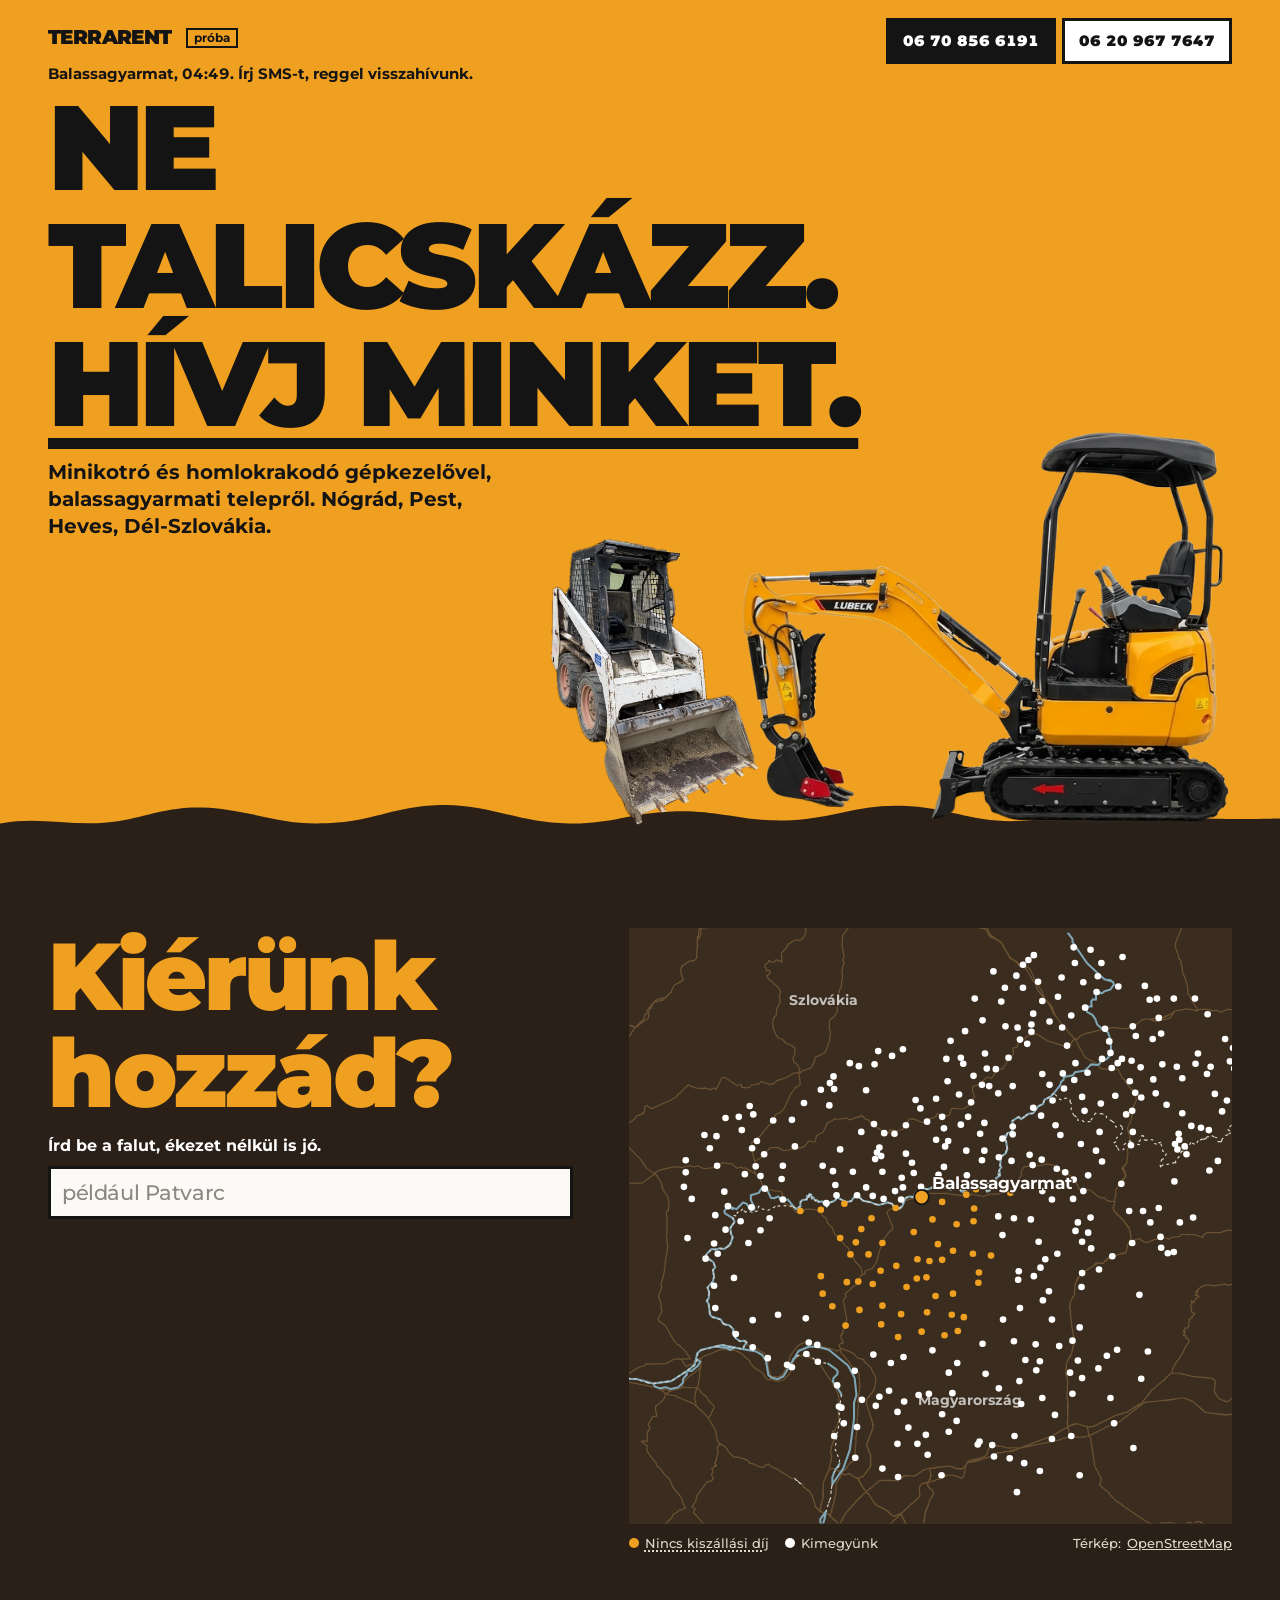
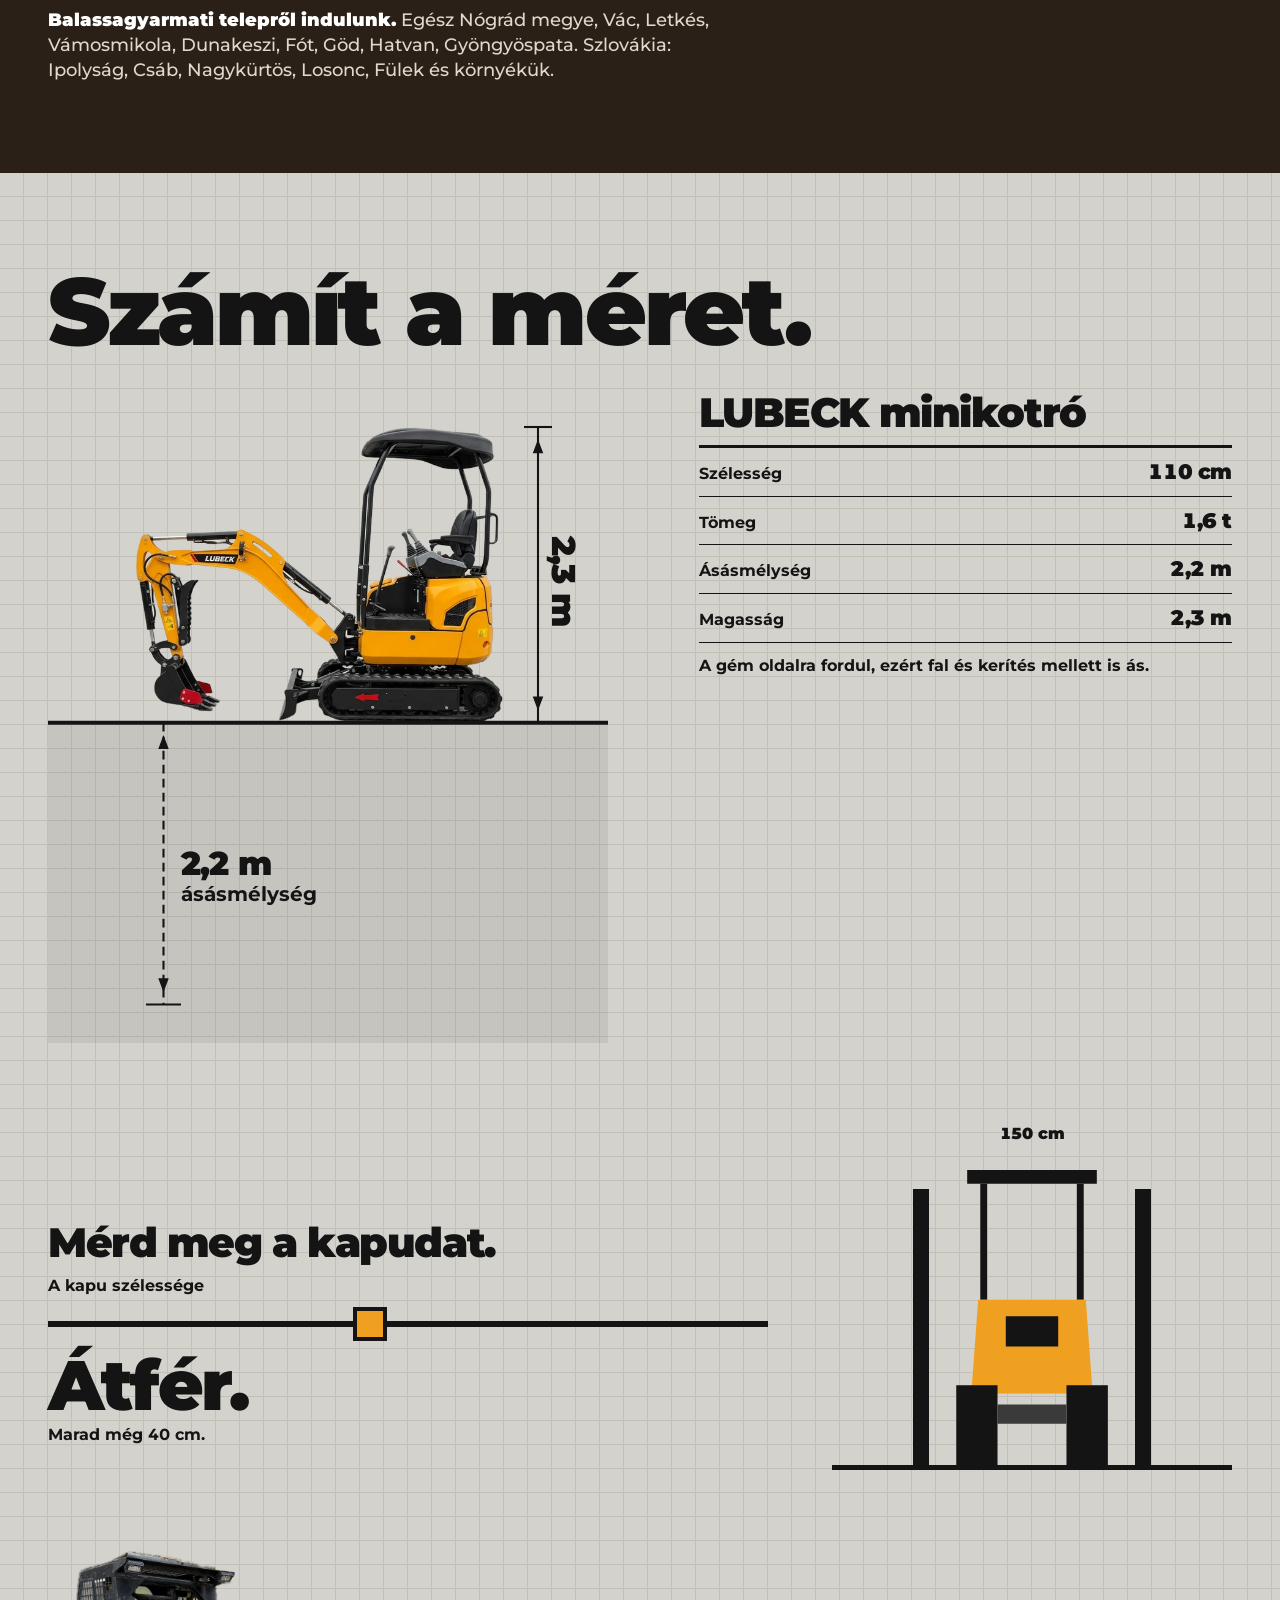
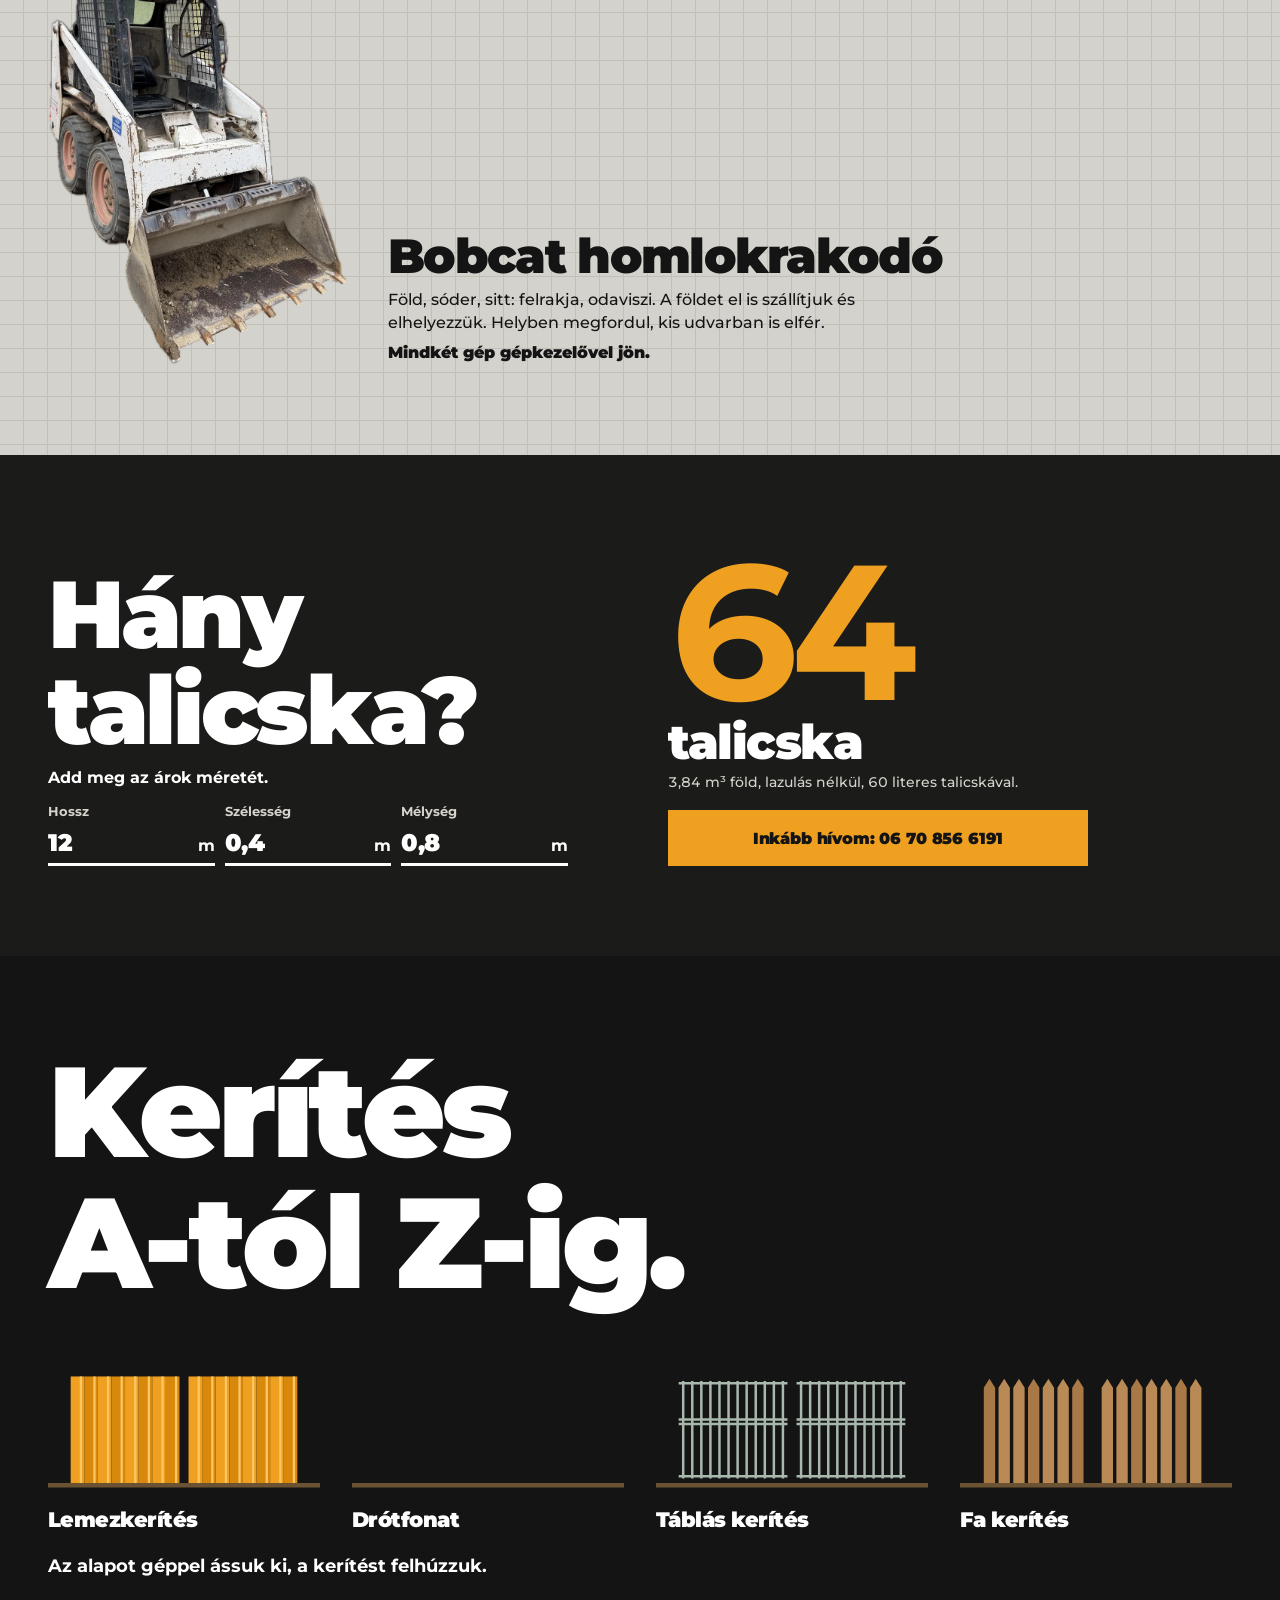
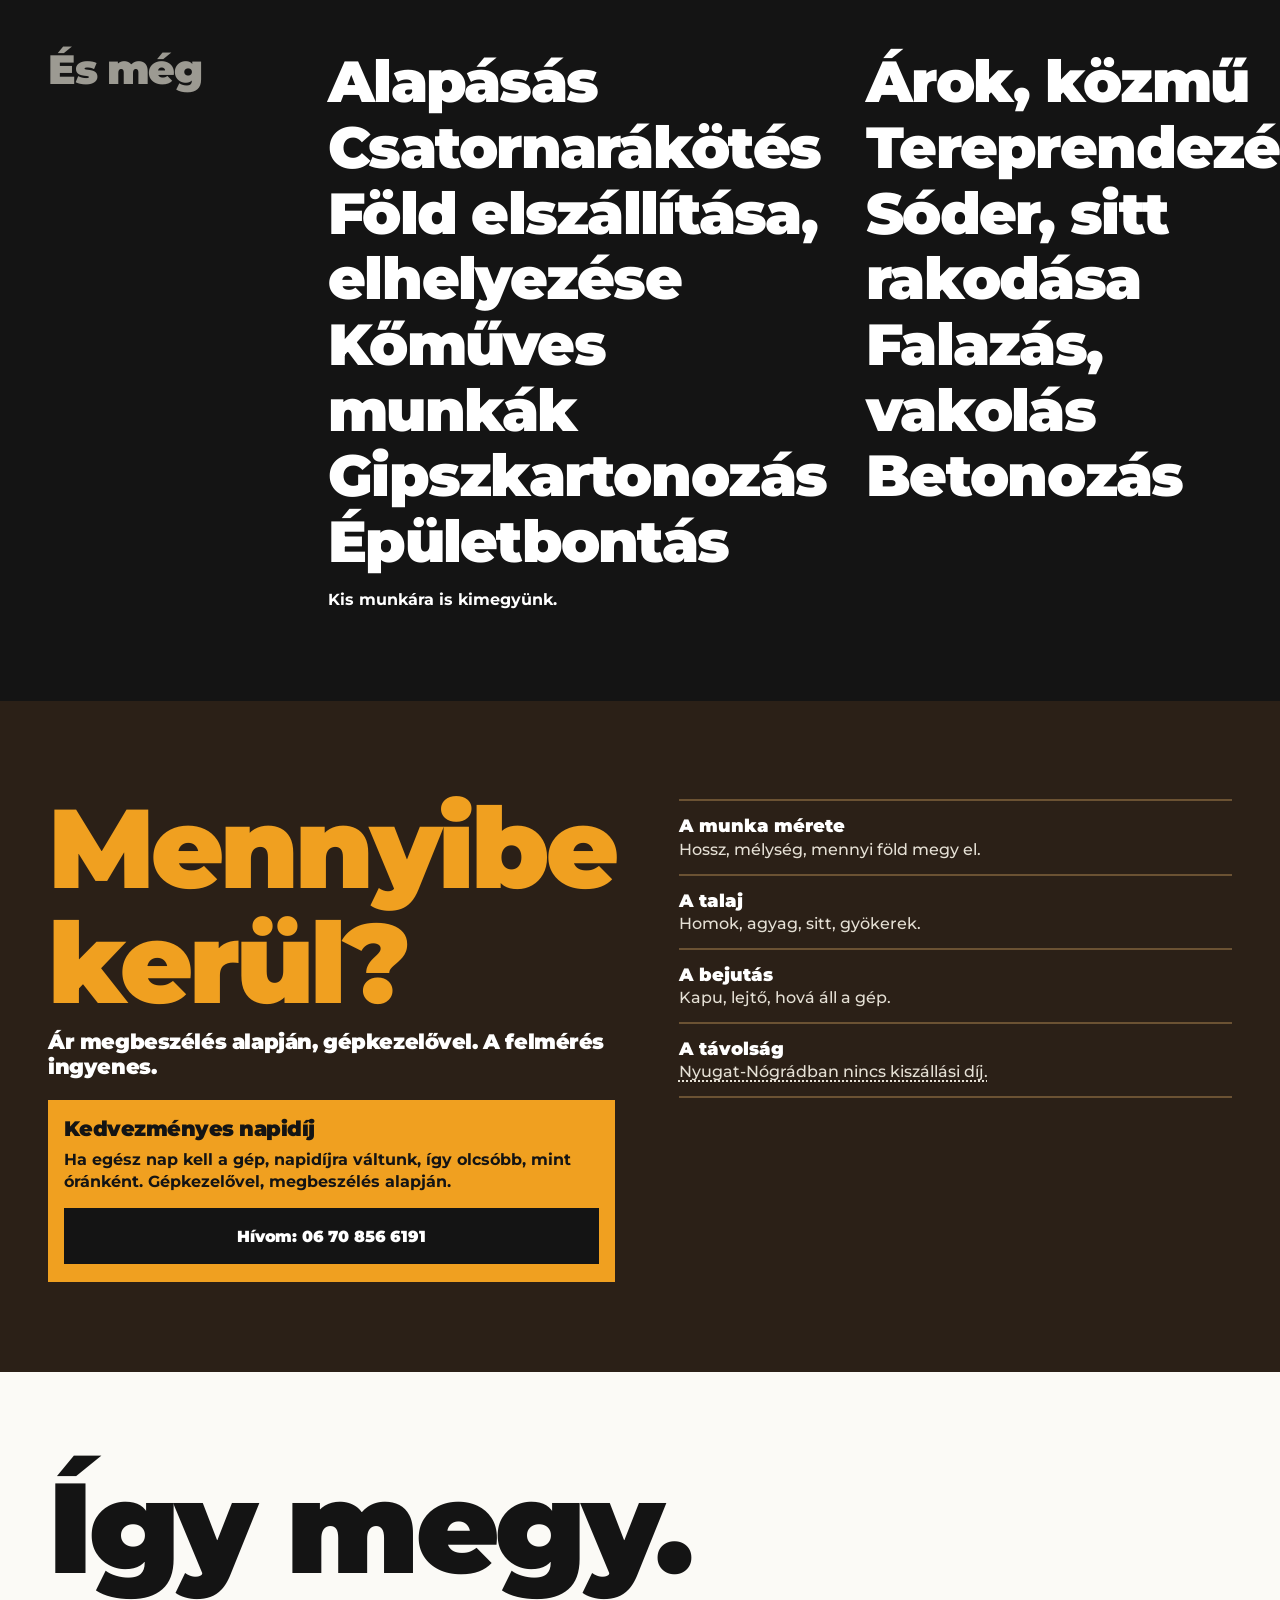
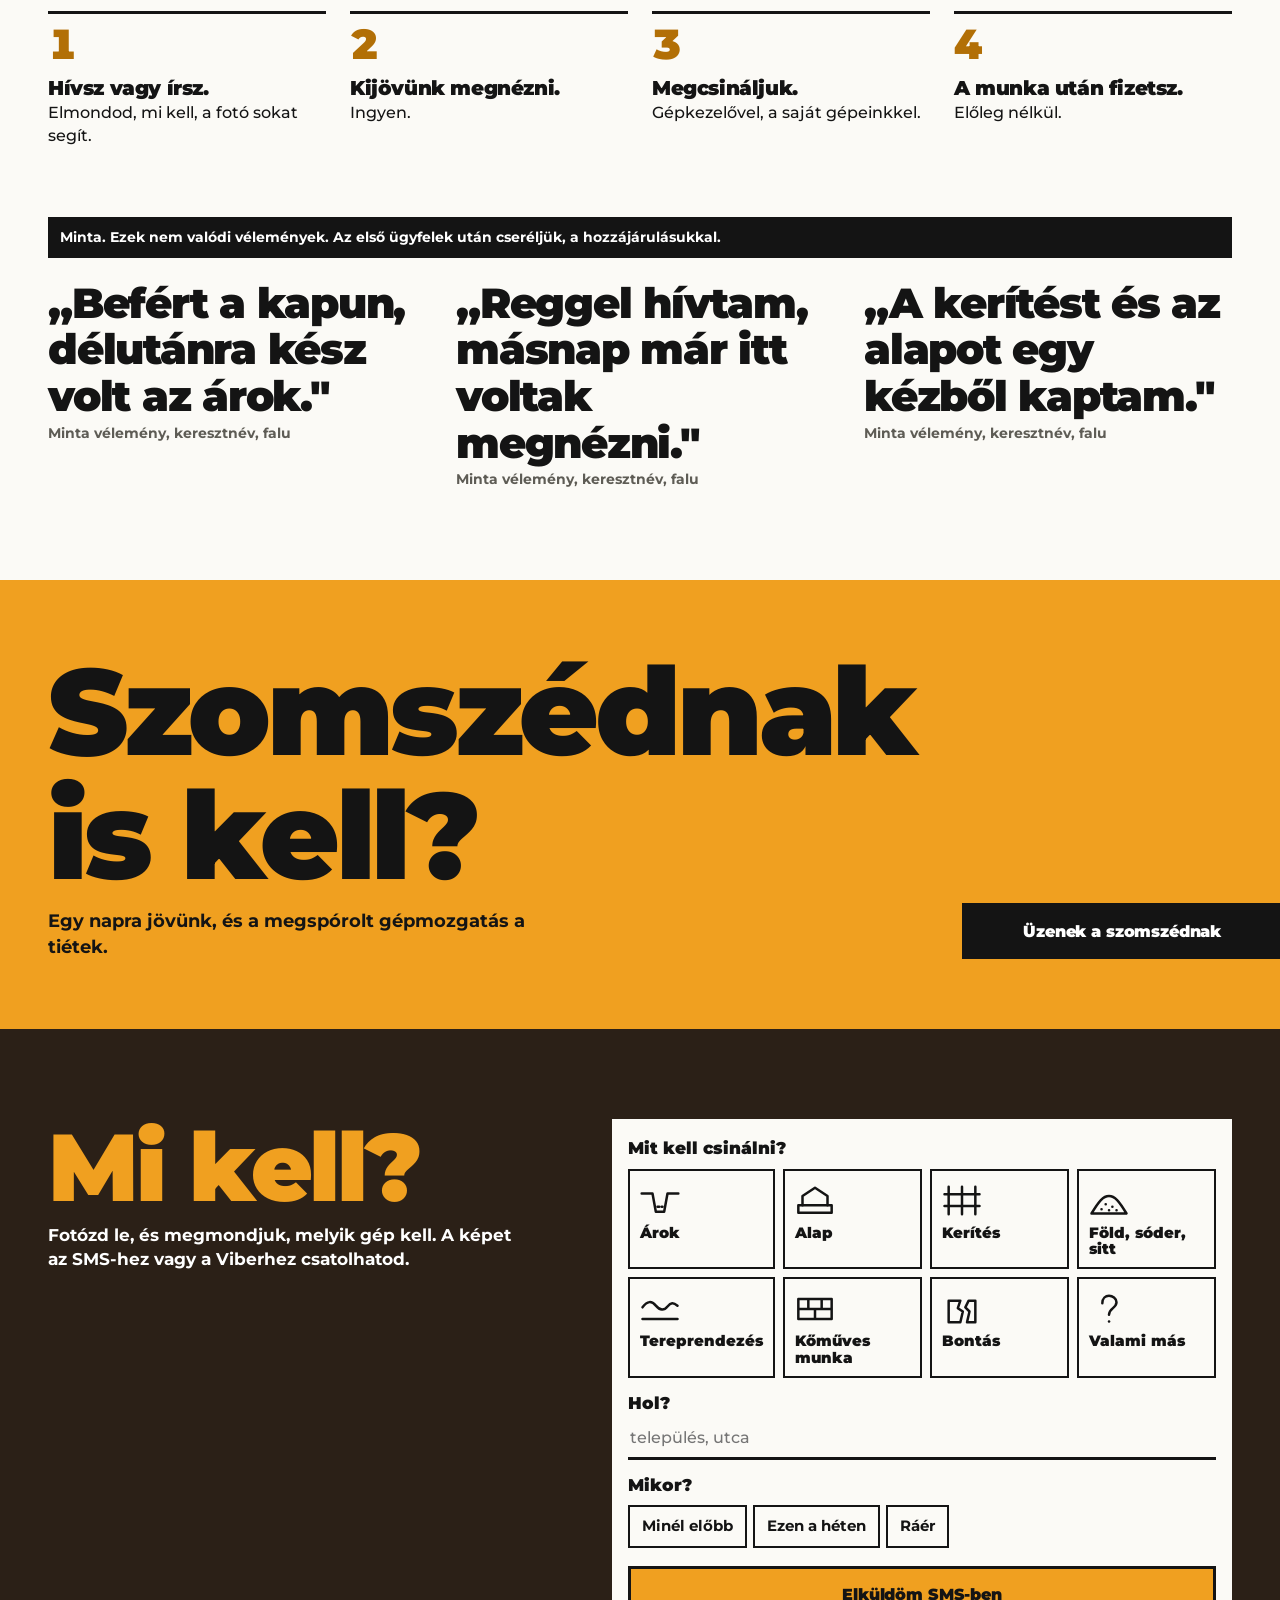
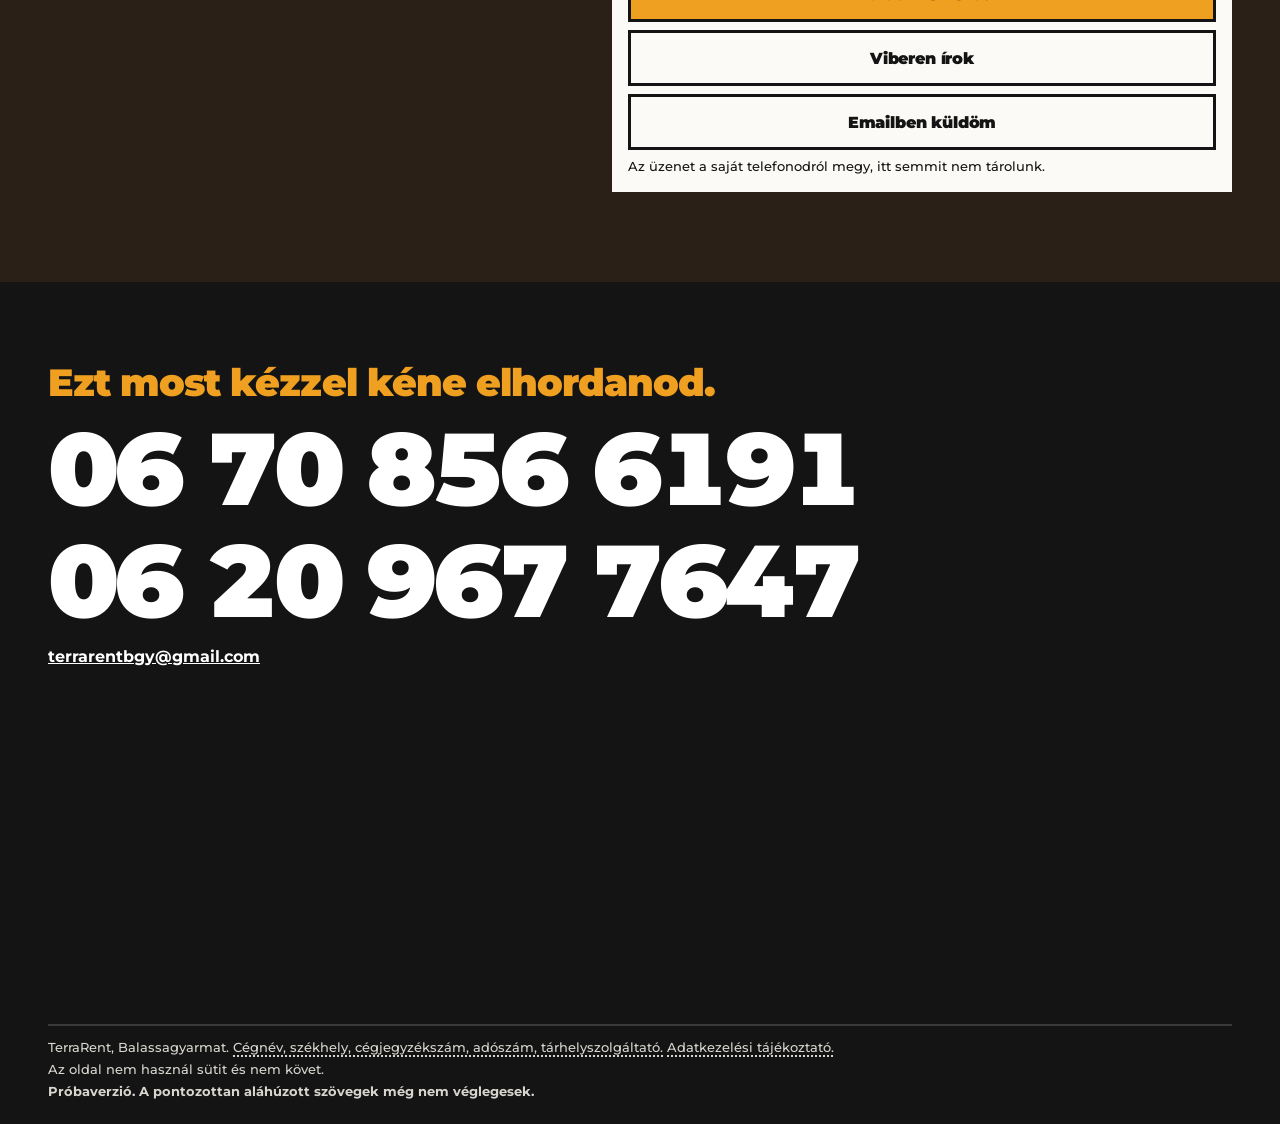
==== index.html @ 09e76831 "Teljes kiszállási terület térképpel, új munkák, ár gépkezelővel, valódi email Co-Authored-By: Claude" ====
<!doctype html>
<html lang="hu">
<head>
<meta charset="utf-8">
<meta name="viewport" content="width=device-width,initial-scale=1,viewport-fit=cover">
<title>Minikotró, földmunka, kerítés, kőműves munkák gépkezelővel, Balassagyarmat | TerraRent</title>
<meta name="description" content="Földmunka, kerítésépítés, kőműves munkák a balassagyarmati telepről: egész Nógrád, Vác, Hatvan, Észak-Pest és Dél-Szlovákia. A kotró 110 cm széles. Ingyenes felmérés, ár megbeszélés alapján.">
<!-- PRÓBAVERZIÓ: amíg minta és dummy szövegek vannak rajta, ne kerüljön a Google-be. Élesítéskor törlendő. -->
<meta name="robots" content="noindex,nofollow">
<meta name="theme-color" content="#F0A020">
<meta property="og:title" content="TerraRent: Ne talicskázz. Hívj minket.">
<meta property="og:description" content="Minikotró és homlokrakodó gépkezelővel, balassagyarmati telepről.">
<meta property="og:url" content="https://industriestitus.github.io/terrarent/">
<meta property="og:image" content="https://industriestitus.github.io/terrarent/kep/og.jpg">
<link rel="icon" href="data:image/svg+xml,%3Csvg xmlns='http://www.w3.org/2000/svg' viewBox='0 0 32 32'%3E%3Crect width='32' height='32' fill='%23F0A020'/%3E%3Cpath d='M0 22l8-3 7 2 8-3 9 3v11H0z' fill='%23141414'/%3E%3C/svg%3E">
<link rel="preload" href="betu/mont-Black.woff2" as="font" type="font/woff2" crossorigin>
<link rel="stylesheet" href="style.css">
<script type="application/ld+json">
{"@context":"https://schema.org","@type":"GeneralContractor","name":"TerraRent","url":"https://industriestitus.github.io/terrarent/","telephone":["+36708566191","+36209677647"],"email":"terrarentbgy@gmail.com","areaServed":["Balassagyarmat","Nógrád megye","Vác","Letkés","Dunakeszi","Fót","Göd","Hatvan","Gyöngyöspata","Ipolyság","Csáb","Nagykürtös","Losonc","Fülek"],"description":"Minikotró és homlokrakodó gépkezelővel, földmunka, kerítésépítés, kőműves munkák, betonozás, bontás."}
</script>
</head>
<body>

<nav class="hivas" aria-label="Hívás">
  <a href="tel:+36708566191">06 70 856 6191</a>
  <a href="tel:+36209677647">06 20 967 7647</a>
</nav>

<section class="ego" id="teteje">
  <header class="fej">
    <a class="nev" href="#teteje" aria-label="TerraRent, az oldal teteje">TERRARENT</a>
    <span class="proba">próba</span>
  </header>
  <p class="allapot" id="allapot">Balassagyarmat</p>
  <p class="foc">
    <span>Ne</span>
    <span>talicskázz.</span>
    <a href="tel:+36708566191">Hívj minket.</a>
  </p>
  <h1 class="bev">Minikotró és homlokrakodó gépkezelővel, balassagyarmati telepről. Nógrád, Pest, Heves, Dél-Szlovákia.</h1>
</section>

<main class="fold">

  <svg class="gerinc" viewBox="0 0 1200 70" preserveAspectRatio="none" aria-hidden="true"><path d="M0 70V38c40-10 70 6 112-3 34-8 52-22 96-15 44 8 61 22 108 17 37-4 54-20 96-22 46-2 72 22 121 23 40 1 57-13 97-15 48-2 66 14 112 11 41-3 62-20 104-18 44 2 68 22 110 19 37-3 62-14 94-11 26 3 41 10 150 8v43z"/></svg>
  <img class="kotro-gerinc" src="kep/lubeck.webp" width="1200" height="963" fetchpriority="high" alt="Sárga LUBECK minikotró a földhullám tetején">
  <img class="rakodo-gerinc" src="kep/bobcat.webp" width="795" height="1100" alt="Fehér Bobcat homlokrakodó a földhullám tetején">

  <section class="kiszall" id="kiszallas">
    <div class="kiszall-bal">
      <h2>Kiérünk hozzád?</h2>
      <label for="falu">Írd be a falut, ékezet nélkül is jó.</label>
      <div class="kereso">
        <input id="falu" type="text" autocomplete="off" autocapitalize="words" spellcheck="false" placeholder="például Patvarc" aria-controls="talalat" aria-expanded="false" role="combobox" aria-autocomplete="list">
        <ul id="talalat" class="talalat" role="listbox" hidden></ul>
      </div>
      <div class="valasz" id="valasz" role="status" hidden>
        <p class="valasz-1" id="v1"></p>
        <p class="valasz-2" id="v2"></p>
        <p class="valasz-3"><span class="dummy">Következő szabad nap: <b id="szabadnap">csütörtök</b>.</span> <span class="dummy" id="v3"></span></p>
        <div class="valasz-gomb">
          <a class="gomb gomb-fo" href="tel:+36708566191">Hívom</a>
          <a class="gomb" href="#munkalap">Kitöltöm a munkalapot</a>
        </div>
      </div>
    </div>
    <figure class="terkep">
      <svg id="terkep" role="img" aria-label="Térkép: a települések, ahova a balassagyarmati telepről kimegyünk"></svg>
      <figcaption>
        <span><i class="p1"></i><span class="dummy">Nincs kiszállási díj</span></span>
        <span><i class="p2"></i>Kimegyünk</span>
        <span class="forras">Térkép: <a href="https://www.openstreetmap.org/copyright">OpenStreetMap</a></span>
      </figcaption>
    </figure>
    <p class="hova"><b>Balassagyarmati telepről indulunk.</b> Egész Nógrád megye, Vác, Letkés, Vámosmikola, Dunakeszi, Fót, Göd, Hatvan, Gyöngyöspata. Szlovákia: Ipolyság, Csáb, Nagykürtös, Losonc, Fülek és környékük.</p>
  </section>

  <section class="rajz" id="gepek">
    <h2 class="rajz-cim">Számít a méret.</h2>

    <div class="rajz-sor">
      <svg class="metszet" viewBox="0 0 320 372" role="img" aria-label="A minikotró méretarányos rajza: 2,3 méter magas, 2,2 méter mélyre ás">
        <image href="kep/lubeck.webp" x="50" y="20" width="210" height="169"/>
        <path d="M0 189H320" class="vastag"/>
        <path d="M0 189h320v183H0z" class="fold-sraf"/>
        <path d="M66 189v161" class="meret szagg"/><path d="M56 350h20" class="meret"/>
        <path d="M66 196l-3 8h6zM66 343l-3-8h6z" class="nyilhegy"/>
        <text x="76" y="276" class="meret-t nagy">2,2 m</text>
        <text x="76" y="291" class="meret-t">ásásmélység</text>
        <path d="M280 20v169" class="meret"/><path d="M272 20h16" class="meret"/>
        <path d="M280 27l-3 8h6zM280 182l-3-8h6z" class="nyilhegy"/>
        <text x="288" y="108" class="meret-t nagy" transform="rotate(90 288 108)" text-anchor="middle">2,3 m</text>
      </svg>
      <div class="rajz-adat">
        <h3>LUBECK minikotró</h3>
        <dl>
          <div><dt>Szélesség</dt><dd>110 cm</dd></div>
          <div><dt>Tömeg</dt><dd>1,6 t</dd></div>
          <div><dt>Ásásmélység</dt><dd>2,2 m</dd></div>
          <div><dt>Magasság</dt><dd>2,3 m</dd></div>
        </dl>
        <p>A gém oldalra fordul, ezért fal és kerítés mellett is ás.</p>
      </div>
    </div>

    <div class="kapumero" id="kapu">
      <div class="kapu-szoveg">
        <h3>Mérd meg a kapudat.</h3>
        <label for="cs">A kapu szélessége</label>
        <input id="cs" type="range" min="70" max="250" value="150" step="1">
        <p class="itelet" id="itelet" role="status">Átfér.</p>
        <p class="magyar" id="magy">Marad még 40 cm.</p>
      </div>
      <div class="kapu" id="kapuk" aria-hidden="true">
        <span class="kapu-meret" id="meret">150 cm</span>
        <div class="oszlop" id="bal"></div><div class="oszlop" id="jobb"></div>
        <svg class="szembol" id="szembol" viewBox="0 0 110 230" preserveAspectRatio="none">
          <path d="M20 26v84M90 26v84" fill="none" stroke="#141414" stroke-width="5"/>
          <path d="M8 16h94v10H8z" fill="#141414"/>
          <path d="M16 110h78l5 68H11z" fill="#F0A020"/>
          <path d="M36 122h38v22H36z" fill="#141414"/>
          <rect x="0" y="172" width="30" height="58" fill="#141414"/><rect x="80" y="172" width="30" height="58" fill="#141414"/>
          <path d="M30 186h50v14H30z" fill="#3a3a3a"/>
        </svg>
      </div>
    </div>

    <div class="rakodo">
      <img src="kep/bobcat.webp" width="795" height="1100" loading="lazy" alt="Fehér Bobcat homlokrakodó, kanalában földdel">
      <div>
        <h3>Bobcat homlokrakodó</h3>
        <p>Föld, sóder, sitt: felrakja, odaviszi. A földet el is szállítjuk és elhelyezzük. Helyben megfordul, kis udvarban is elfér.</p>
        <p class="ketto">Mindkét gép gépkezelővel jön.</p>
      </div>
    </div>
  </section>

  <section class="szamolo-hely" id="szamolo">
    <div>
      <h2>Hány talicska?</h2>
      <p class="szamolo-bev">Add meg az árok méretét.</p>
      <form class="szamolo" onsubmit="return false">
        <label>Hossz<span><input id="sz-h" type="text" inputmode="decimal" value="12"> m</span></label>
        <label>Szélesség<span><input id="sz-sz" type="text" inputmode="decimal" value="0,4"> m</span></label>
        <label>Mélység<span><input id="sz-m" type="text" inputmode="decimal" value="0,8"> m</span></label>
      </form>
    </div>
    <div>
      <p class="talicska" role="status"><b id="sz-db">64</b> talicska</p>
      <p class="szamolo-al"><span id="sz-m3">3,84</span> m³ föld, lazulás nélkül, 60 literes talicskával.</p>
      <a class="gomb gomb-fo" href="tel:+36708566191">Inkább hívom: 06 70 856 6191</a>
    </div>
  </section>

  <section class="kerites" id="kerites">
    <h2>Kerítés<br>A-tól Z-ig.</h2>
    <div class="keritesek" id="keritesek"></div>
    <p class="ker-al">Az alapot géppel ássuk ki, a kerítést felhúzzuk.</p>

    <div class="tobbi">
      <h2>És még</h2>
      <ul>
        <li>Alapásás</li><li>Árok, közmű</li><li>Csatornarákötés</li><li>Tereprendezés</li><li>Föld elszállítása, elhelyezése</li><li>Sóder, sitt rakodása</li><li>Kőműves munkák</li><li>Falazás, vakolás</li><li>Gipszkartonozás</li><li>Betonozás</li><li>Épületbontás</li>
      </ul>
      <p>Kis munkára is kimegyünk.</p>
    </div>
  </section>

  <section class="ar" id="ar">
    <div>
      <h2>Mennyibe kerül?</h2>
      <p class="ar-1">Ár megbeszélés alapján, gépkezelővel. A felmérés ingyenes.</p>
      <div class="napidij">
        <p class="nd-cim">Kedvezményes napidíj</p>
        <p class="nd-al">Ha egész nap kell a gép, napidíjra váltunk, így olcsóbb, mint óránként. Gépkezelővel, megbeszélés alapján.</p>
        <a class="gomb gomb-sotet" href="tel:+36708566191">Hívom: 06 70 856 6191</a>
      </div>
    </div>
    <ul>
      <li><b>A munka mérete</b>Hossz, mélység, mennyi föld megy el.</li>
      <li><b>A talaj</b>Homok, agyag, sitt, gyökerek.</li>
      <li><b>A bejutás</b>Kapu, lejtő, hová áll a gép.</li>
      <li><b>A távolság</b><span class="dummy">Nyugat-Nógrádban nincs kiszállási díj.</span></li>
    </ul>
  </section>

  <section class="igy" id="igy">
    <h2>Így megy.</h2>
    <ol>
      <li><b>Hívsz vagy írsz.</b>Elmondod, mi kell, a fotó sokat segít.</li>
      <li><b>Kijövünk megnézni.</b>Ingyen.</li>
      <li><b>Megcsináljuk.</b>Gépkezelővel, a saját gépeinkkel.</li>
      <li><b>A munka után fizetsz.</b>Előleg nélkül.</li>
    </ol>
  </section>

  <section class="velemeny" id="velemeny" aria-label="Minta vélemények">
    <p class="minta">Minta. Ezek nem valódi vélemények. Az első ügyfelek után cseréljük, a hozzájárulásukkal.</p>
    <figure><blockquote>„Befért a kapun, délutánra kész volt az árok."</blockquote><figcaption>Minta vélemény, keresztnév, falu</figcaption></figure>
    <figure><blockquote>„Reggel hívtam, másnap már itt voltak megnézni."</blockquote><figcaption>Minta vélemény, keresztnév, falu</figcaption></figure>
    <figure><blockquote>„A kerítést és az alapot egy kézből kaptam."</blockquote><figcaption>Minta vélemény, keresztnév, falu</figcaption></figure>
  </section>

  <section class="szomszed" id="szomszed">
    <h2>Szomszédnak is kell?</h2>
    <p>Egy napra jövünk, és a megspórolt gépmozgatás a tiétek.</p>
    <button class="gomb gomb-sotet" type="button" id="uzen">Üzenek a szomszédnak</button>
    <p class="uzen-kesz" id="uzenkesz" role="status" hidden></p>
  </section>

  <section class="munkalap-hely" id="munkalap">
    <div class="ml-bal">
      <h2>Mi kell?</h2>
      <p>Fotózd le, és megmondjuk, melyik gép kell. A képet az SMS-hez vagy a Viberhez csatolhatod.</p>
    </div>
    <form class="munkalap" id="lap" onsubmit="return false">
      <fieldset class="valaszt">
        <legend>Mit kell csinálni?</legend>
        <label class="kaf"><input type="radio" name="munka" value="arok"><svg viewBox="0 0 48 48" aria-hidden="true"><path d="M2 15h13l4 22h10l4-22h13"/><path d="M21 31h6" stroke-dasharray="2 3"/></svg><b>Árok</b></label>
        <label class="kaf"><input type="radio" name="munka" value="alap"><svg viewBox="0 0 48 48" aria-hidden="true"><path d="M9 29V18L24 8l15 10v11"/><path d="M4 29h40v9H4z"/></svg><b>Alap</b></label>
        <label class="kaf"><input type="radio" name="munka" value="kerites"><svg viewBox="0 0 48 48" aria-hidden="true"><path d="M8 7v33M24 7v33M40 7v33M3 16h42M3 30h42"/></svg><b>Kerítés</b></label>
        <label class="kaf"><input type="radio" name="munka" value="rakodas"><svg viewBox="0 0 48 48" aria-hidden="true"><path d="M3 39c9-15 14-21 21-21s12 6 21 21z"/><path d="M20 28h.1M28 31h.1M24 35h.1M15 34h.1M33 35h.1"/></svg><b>Föld, sóder, sitt</b></label>
        <label class="kaf"><input type="radio" name="munka" value="terep"><svg viewBox="0 0 48 48" aria-hidden="true"><path d="M3 22c6-8 11-8 16-2s10 6 14 1 7-5 12-1"/><path d="M3 36h42"/></svg><b>Tereprendezés</b></label>
        <label class="kaf"><input type="radio" name="munka" value="komuves"><svg viewBox="0 0 48 48" aria-hidden="true"><path d="M4 12h40v24H4zM4 24h40M16 12v12M32 12v12M24 24v12"/></svg><b>Kőműves munka</b></label>
        <label class="kaf"><input type="radio" name="munka" value="bontas"><svg viewBox="0 0 48 48" aria-hidden="true"><path d="M8 40V14h14l-3 9 6 4-3 13zM30 40l3-13-5-5 4-8h8v26z"/></svg><b>Bontás</b></label>
        <label class="kaf"><input type="radio" name="munka" value="mas"><svg viewBox="0 0 48 48" aria-hidden="true"><path d="M16 17c0-6 4-9 8-9s9 3 9 8c0 7-9 7-9 15"/><path d="M24 39h.1"/></svg><b>Valami más</b></label>
      </fieldset>
      <p class="tanacs" id="tanacs" role="status"></p>
      <label class="mezo">Hol?<input id="hely" type="text" name="hely" placeholder="település, utca" autocomplete="address-level2"></label>
      <fieldset class="mikor">
        <legend>Mikor?</legend>
        <label><input type="radio" name="mikor" value="Minél előbb"><span>Minél előbb</span></label>
        <label><input type="radio" name="mikor" value="Ezen a héten"><span>Ezen a héten</span></label>
        <label><input type="radio" name="mikor" value="Ráér"><span>Ráér</span></label>
      </fieldset>
      <div class="lap-al">
        <a class="gomb gomb-fo" id="sms" href="sms:+36708566191">Elküldöm SMS-ben</a>
        <a class="gomb" id="viber" href="viber://chat?number=%2B36708566191">Viberen írok</a>
        <a class="gomb" id="level" href="mailto:terrarentbgy@gmail.com">Emailben küldöm</a>
        <p class="kis-jegy">Az üzenet a saját telefonodról megy, itt semmit nem tárolunk.</p>
      </div>
    </form>
  </section>

</main>

<footer class="lab" id="lab">
  <p class="lab-1">Ezt most kézzel kéne elhordanod.</p>
  <a class="nagyszam" href="tel:+36708566191">06 70 856 6191</a>
  <a class="nagyszam" href="tel:+36209677647">06 20 967 7647</a>
  <a class="lab-mail" href="mailto:terrarentbgy@gmail.com">terrarentbgy@gmail.com</a>
  <canvas id="kupac" class="kupac" aria-hidden="true"></canvas>
  <div class="lab-al">
    <p>TerraRent, Balassagyarmat. <span class="dummy">Cégnév, székhely, cégjegyzékszám, adószám, tárhelyszolgáltató.</span> <span class="dummy">Adatkezelési tájékoztató.</span></p>
    <p>Az oldal nem használ sütit és nem követ.</p>
    <p class="jel">Próbaverzió. A pontozottan aláhúzott szövegek még nem véglegesek.</p>
  </div>
</footer>

<script src="falvak.js" defer></script>
<script src="app.js" defer></script>
</body>
</html>
---- style.css ----
/* TerraRent. Narancs ég, föld, beton, lemez. Egy betűcsalád, három súly, éles sarkok. */
@font-face{font-family:'Mont';src:url('betu/mont-Medium.woff2') format('woff2');font-weight:500;font-display:swap}
@font-face{font-family:'Mont';src:url('betu/mont-Bold.woff2') format('woff2');font-weight:700;font-display:swap}
@font-face{font-family:'Mont';src:url('betu/mont-Black.woff2') format('woff2');font-weight:900;font-display:swap}

:root{
  --ink:#141414; --orange:#F0A020; --orange-sotet:#B26F06; --fold:#2B2017; --fold2:#3A2C1E; --beton:#D4D2CC; --racs:#C2BFB7; --papir:#FBFAF6; --szurke:#9C9A92;
  --sav:60px; --g:20px;
  --c1:clamp(2.5rem,11.6vw,8.4rem); /* szakaszcím */
  --c2:clamp(1.6rem,6.6vw,3.2rem);  /* alcím */
}
*{box-sizing:border-box;margin:0;padding:0}
html{-webkit-text-size-adjust:100%;scroll-behavior:smooth;background:var(--orange);overflow-x:clip;scroll-padding-top:16px}
body{font-family:'Mont',system-ui,sans-serif;font-weight:500;line-height:1.42;color:var(--ink);hyphens:none;overflow-x:clip;font-feature-settings:'tnum';
     padding-bottom:calc(var(--sav) + env(safe-area-inset-bottom));-webkit-tap-highlight-color:transparent}
img,svg,canvas{display:block}
img{max-width:100%;height:auto}
a{color:inherit}
h2,h3{font-weight:900;letter-spacing:-.035em;line-height:1.02}
h2{font-size:var(--c1)}
h3{font-size:var(--c2)}
:focus-visible{outline:3px solid currentColor;outline-offset:3px}
.dummy{text-decoration:underline dotted 2px;text-underline-offset:.2em}

.gomb{display:flex;align-items:center;justify-content:center;min-height:56px;padding:0 18px;font:900 1.02rem 'Mont',sans-serif;letter-spacing:-.01em;
      text-decoration:none;border:3px solid var(--ink);background:var(--papir);color:var(--ink);cursor:pointer;text-align:center;touch-action:manipulation;transition:background-color .12s,color .12s,transform .08s}
.gomb-fo{background:var(--orange)}
.gomb-sotet{background:var(--ink);color:#fff}
.gomb:active{transform:translateY(2px)}
@media(hover:hover){.gomb:hover{background:var(--ink);color:#fff}.gomb-sotet:hover{background:#fff;color:var(--ink)}}

/* Hívósáv: mobilon mindig kéznél */
.hivas{position:fixed;left:0;right:0;bottom:0;z-index:60;display:grid;grid-template-columns:1fr 1fr;padding-bottom:env(safe-area-inset-bottom);background:var(--ink)}
.hivas a{min-height:var(--sav);display:flex;align-items:center;justify-content:center;text-decoration:none;font-weight:900;font-size:1.02rem;color:#fff;touch-action:manipulation}
.hivas a:first-child{background:var(--orange);color:var(--ink)}
.hivas a:active{opacity:.75}

/* Első képernyő: a föld felemelkedik és betemeti */
.ego{position:sticky;top:0;z-index:1;height:100svh;background:var(--orange);padding:14px var(--g) 0;overflow:hidden}
.fej{display:flex;justify-content:space-between;align-items:center}
.nev{font-weight:900;font-size:1.22rem;letter-spacing:-.03em;text-decoration:none}
.proba{font-size:.72rem;font-weight:700;border:2px solid var(--ink);padding:0 6px}
.allapot{font-size:.84rem;font-weight:700;line-height:1.3;margin-top:12px;min-height:2.6em}
.foc{font-weight:900;text-transform:uppercase;letter-spacing:-.04em;line-height:.98;font-size:min(12.5vw,8.8svh);margin-top:4px}
.foc span,.foc a{display:block;white-space:nowrap}
.foc a{text-decoration:underline;text-decoration-thickness:.09em;text-underline-offset:.1em}
.bev{margin-top:14px;font-weight:700;font-size:min(1.06rem,2.4svh);max-width:30rem;letter-spacing:0;line-height:1.35}

.fold{position:relative;z-index:2;margin-top:calc(-1 * (var(--sav) + 34px));background:var(--fold);color:#fff}
.gerinc{position:absolute;left:0;right:0;bottom:100%;width:100%;height:56px;margin-bottom:-1px;fill:var(--fold)}
.kotro-gerinc{position:absolute;right:1vw;bottom:calc(100% + 24px);width:min(61vw,30svh);z-index:3}
.rakodo-gerinc{position:absolute;left:2vw;bottom:calc(100% + 18px);width:min(32vw,15.6svh);z-index:4}

/* Kiérünk hozzád? */
.kiszall{padding:44px var(--g) 56px}
.kiszall h2{color:var(--orange)}
.kiszall label{display:block;font-weight:700;margin-top:14px}
.kereso{position:relative;margin-top:8px}
#falu{display:block;width:100%;font:900 1.3rem 'Mont',sans-serif;letter-spacing:-.02em;padding:14px 14px;border:0;border-radius:0;background:var(--papir);color:var(--ink);box-shadow:inset 0 0 0 3px var(--ink)}
#falu::placeholder{color:#8a887f;font-weight:500}
#falu:focus{outline:3px solid var(--orange);outline-offset:0}
.talalat{position:absolute;left:0;right:0;top:100%;z-index:8;list-style:none;background:var(--papir);color:var(--ink);box-shadow:0 10px 0 rgba(0,0,0,.35)}
.talalat li{padding:13px 14px;font-weight:700;cursor:pointer;border-top:1px solid #ddd;display:flex;justify-content:space-between;gap:10px}
.talalat li small{font-weight:500;color:#5e5c55}
.talalat li[aria-selected=true],.talalat li:hover{background:var(--orange)}
.valasz{margin-top:18px}
.valasz-1{font-weight:900;font-size:var(--c2);letter-spacing:-.03em;line-height:1.04}
.valasz-2{font-weight:700;margin-top:6px}
.valasz-3{margin-top:4px;color:#ded8cd}
.valasz-gomb{display:grid;gap:8px;grid-template-columns:1fr 1.5fr;margin-top:14px}
.valasz-gomb .gomb{font-size:.95rem;padding:0 8px}
.terkep{margin:26px calc(-1 * var(--g)) 0}
#terkep{width:100%;height:auto;background:var(--fold2)}
#terkep .pont{cursor:pointer}
#terkep text{font-family:'Mont',sans-serif;font-weight:700;fill:#fff;paint-order:stroke;stroke:var(--fold2);stroke-width:4px;stroke-linejoin:round}
.terkep figcaption{display:flex;flex-wrap:wrap;gap:4px 16px;padding:10px var(--g) 0;font-size:.82rem;color:#ded8cd}
.terkep figcaption>span{display:inline-flex;align-items:center;gap:6px}
.terkep i{display:inline-block;width:10px;height:10px;border-radius:50%}
.p1{background:var(--orange)}.p2{background:#fff}
.forras{margin-left:auto}
.hova{margin-top:16px;color:#ded8cd;max-width:44rem}
.hova b{color:#fff;font-weight:900}

/* Műszaki rajz: beton, milliméterrács, méretarányos gép */
.rajz{color:var(--ink);padding:56px var(--g) 60px;
      background-color:var(--beton);
      background-image:linear-gradient(var(--racs) 1px,transparent 1px),linear-gradient(90deg,var(--racs) 1px,transparent 1px);background-size:24px 24px;background-position:-1px -1px}
.metszet{width:100%;margin-top:24px;overflow:visible}
.vastag{stroke:var(--ink);stroke-width:2.4;fill:none}
.fold-sraf{fill:rgba(20,20,20,.07)}
.meret{stroke:var(--ink);stroke-width:1.2;fill:none}
.szagg{stroke-dasharray:5 3}
.nyilhegy{fill:var(--ink)}
.meret-t{font:700 11.5px 'Mont',sans-serif;fill:var(--ink)}
.meret-t.nagy{font:900 19px 'Mont',sans-serif;letter-spacing:-.5px}
.rajz-adat{margin-top:20px}
.rajz-adat dl{margin-top:12px;border-top:3px solid var(--ink)}
.rajz-adat dl div{display:flex;justify-content:space-between;align-items:baseline;border-bottom:1px solid var(--ink);padding:9px 0}
.rajz-adat dt{font-weight:700}
.rajz-adat dd{font-weight:900;font-size:1.3rem;letter-spacing:-.02em}
.rajz-adat p{margin-top:12px;font-weight:700}

.kapumero{margin-top:52px}
.kapumero label{display:block;font-weight:700;margin-top:12px}
input[type=range]{-webkit-appearance:none;appearance:none;width:100%;height:52px;background:transparent;touch-action:none;cursor:pointer;margin:0;display:block}
input[type=range]::-webkit-slider-runnable-track{height:6px;background:var(--ink)}
input[type=range]::-moz-range-track{height:6px;background:var(--ink)}
input[type=range]::-webkit-slider-thumb{-webkit-appearance:none;width:34px;height:34px;margin-top:-14px;background:var(--orange);border:4px solid var(--ink);border-radius:0}
input[type=range]::-moz-range-thumb{width:26px;height:26px;background:var(--orange);border:4px solid var(--ink);border-radius:0}
input[type=range]:focus{outline:0}
input[type=range]:focus-visible::-webkit-slider-thumb{outline:3px solid var(--ink);outline-offset:2px}
input[type=range]:focus-visible::-moz-range-thumb{outline:3px solid var(--ink);outline-offset:2px}
.itelet{font-weight:900;font-size:clamp(2.2rem,10vw,4.4rem);letter-spacing:-.04em;line-height:1;white-space:nowrap}
.itelet.rossz{color:#a12a12}
.magyar{font-weight:700;margin-top:4px;min-height:2.84em}
.kapu{position:relative;margin-top:18px;border-bottom:5px solid var(--ink);overflow:hidden;height:320px}
.kapu-meret{position:absolute;top:0;left:50%;transform:translateX(-50%);font-weight:900;white-space:nowrap}
.oszlop{position:absolute;bottom:0;width:16px;background:var(--ink)}
.szembol{position:absolute;bottom:0;left:50%;transform:translateX(-50%)}

.rakodo{display:grid;grid-template-columns:42% 1fr;gap:16px;align-items:end;margin-top:56px}
.rakodo h3{font-size:clamp(1.35rem,5.6vw,3rem)}
.rakodo p{margin-top:8px;font-weight:500}
.rakodo .ketto{font-weight:900}

/* Talicskaszámoló */
.szamolo-hely{background:#1B1B19;color:#fff;padding:56px var(--g)}
.szamolo-hely h2{color:#fff}
.szamolo-bev{font-weight:700;margin-top:8px}
.szamolo{display:grid;grid-template-columns:1fr 1fr 1fr;gap:10px;margin-top:12px;max-width:520px}
.szamolo label{font-size:.82rem;font-weight:700;color:#d6d4cc}
.szamolo span{display:flex;align-items:baseline;gap:4px;border-bottom:3px solid #fff;margin-top:2px;color:#fff;font-size:1rem}
.szamolo input{width:100%;min-width:0;background:none;border:0;color:#fff;font:900 1.5rem 'Mont',sans-serif;letter-spacing:-.02em;padding:6px 0}
.szamolo input:focus{outline:0}
.szamolo span:focus-within{border-color:var(--orange)}
.talicska{font-weight:900;font-size:clamp(1.5rem,6.6vw,3rem);letter-spacing:-.03em;margin-top:24px;line-height:1}
.talicska b{display:block;font-size:clamp(5rem,29vw,15rem);color:var(--orange);letter-spacing:-.06em;line-height:.9}
.szamolo-al{font-size:.9rem;margin-top:6px;color:#d6d4cc}
.szamolo-hely .gomb{margin-top:18px;max-width:420px;border-color:var(--orange)}

/* Kerítés: négy fajta, görgetésre felépül */
.kerites{background:var(--ink);color:#fff;padding:56px 0 56px}
.kerites>h2{padding:0 var(--g);font-size:clamp(2.4rem,11vw,8rem)}
.keritesek{display:grid;grid-template-columns:1fr;gap:22px;margin-top:26px;padding:0 var(--g)}
.ker svg{width:100%;height:auto;overflow:visible}
.ker figcaption{font-weight:900;font-size:1.3rem;letter-spacing:-.025em;margin-top:8px}
.ker-al{padding:20px var(--g) 0;font-weight:700;font-size:1.1rem}
.k{transition:transform .5s cubic-bezier(.2,.8,.2,1),opacity .3s,stroke-dashoffset .6s ease-out;transition-delay:var(--d,0s);transform-box:fill-box}
.k-no{transform-origin:50% 100%;transform:scaleY(0)}
.k-hull{transform:translateY(-22px);opacity:0}
.k-emel{transform:translateY(34px);opacity:0}
.k-huz{stroke-dasharray:1;stroke-dashoffset:1}
.epul .k-no{transform:none}
.epul .k-hull,.epul .k-emel{transform:none;opacity:1}
.epul .k-huz{stroke-dashoffset:0}
.tobbi{padding:44px var(--g) 0}
.tobbi h2{color:var(--szurke);font-size:var(--c2)}
.tobbi ul{list-style:none;margin-top:10px;font-weight:900;font-size:clamp(1.55rem,6.8vw,3.6rem);letter-spacing:-.03em;line-height:1.14}
.tobbi p{font-weight:700;margin-top:14px}

/* Ár */
.ar{background:var(--fold);padding:56px var(--g)}
.ar h2{color:var(--orange);font-size:clamp(2.2rem,10.4vw,7rem)}
.ar-1{font-weight:900;font-size:1.3rem;letter-spacing:-.02em;margin-top:10px;line-height:1.2}
.napidij{background:var(--orange);color:var(--ink);padding:18px 16px;margin-top:20px}
.nd-cim{font-weight:900;font-size:1.3rem;letter-spacing:-.025em;line-height:1.1}
.nd-al{font-weight:700;margin-top:8px}
.napidij .gomb{margin-top:14px}
.ar ul{list-style:none;margin-top:22px;border-top:2px solid #6b5233}
.ar li{padding:12px 0;border-bottom:2px solid #6b5233;color:#e5e0d5}
.ar b{display:block;color:#fff;font-weight:900;font-size:1.12rem}

/* Így megy: valódi sorrend, ezért számozott */
.igy{background:var(--papir);color:var(--ink);padding:56px var(--g)}
.igy h2{font-size:clamp(2.6rem,12vw,8rem)}
.igy ol{list-style:none;counter-reset:l;margin-top:18px}
.igy li{counter-increment:l;position:relative;padding:14px 0 14px 52px;border-top:3px solid var(--ink)}
.igy li::before{content:counter(l);position:absolute;left:0;top:6px;font-weight:900;font-size:2.6rem;letter-spacing:-.04em;line-height:1.1;color:var(--orange-sotet)}
.igy b{display:block;font-weight:900;font-size:1.25rem;letter-spacing:-.02em}

/* Minta-vélemények */
.velemeny{background:var(--papir);color:var(--ink);padding:0 var(--g) 56px}
.minta{background:var(--ink);color:#fff;font-weight:700;font-size:.9rem;padding:10px 12px}
.velemeny figure{margin-top:22px}
.velemeny blockquote{font-weight:900;font-size:clamp(1.4rem,6.2vw,2.6rem);letter-spacing:-.03em;line-height:1.12}
.velemeny figcaption{margin-top:4px;font-size:.88rem;font-weight:700;color:#5e5c55}

/* Szomszéd */
.szomszed{background:var(--orange);color:var(--ink);padding:52px var(--g)}
.szomszed h2{font-size:clamp(2.3rem,10.8vw,7.6rem)}
.szomszed p{font-weight:700;font-size:1.12rem;margin-top:10px;max-width:32rem}
.szomszed .gomb{width:100%;max-width:420px;margin-top:16px}

/* Munkalap */
.munkalap-hely{background:var(--fold);padding:56px var(--g)}
.munkalap-hely h2{color:var(--orange)}
.ml-bal p{margin-top:8px;font-weight:700;font-size:1.05rem;max-width:30rem}
.munkalap{background:var(--papir);color:var(--ink);margin-top:20px;padding:4px 16px 16px;max-width:640px}
fieldset{border:0;min-width:0}
legend{font-weight:900;font-size:1.05rem;padding:14px 0 8px}
.valaszt{display:grid;grid-template-columns:1fr 1fr;gap:8px}
.valaszt legend{grid-column:1/-1}
.kaf{position:relative;display:flex;flex-direction:column;gap:4px;padding:10px;min-height:92px;cursor:pointer;border:2px solid var(--ink);touch-action:manipulation}
.kaf input{position:absolute;opacity:0;inset:0;cursor:pointer}
.kaf svg{width:40px;height:40px;fill:none;stroke:var(--ink);stroke-width:3;stroke-linecap:round;stroke-linejoin:round}
.kaf b{font-weight:900;font-size:.92rem;line-height:1.1}
.kaf:has(input:checked){background:var(--orange)}
.kaf:has(input:focus-visible){outline:3px solid var(--ink);outline-offset:2px}
.tanacs{font-weight:700;font-size:.95rem;margin-top:10px}
.tanacs:empty{display:none}
.mezo{display:block;font-weight:900;font-size:1.05rem;margin-top:14px}
.mezo input{display:block;width:100%;font:500 16px 'Mont',sans-serif;padding:10px 2px;border:0;border-bottom:3px solid var(--ink);background:transparent;color:var(--ink);border-radius:0;margin-top:2px}
.mezo input:focus{outline:0;border-bottom-color:var(--orange-sotet)}
.mikor{display:flex;flex-wrap:wrap;gap:6px}
.mikor legend{width:100%}
.mikor label{position:relative;cursor:pointer}
.mikor input{position:absolute;opacity:0;inset:0}
.mikor span{display:block;padding:9px 12px;font-weight:700;font-size:.92rem;border:2px solid var(--ink)}
.mikor input:checked+span{background:var(--ink);color:#fff}
.mikor input:focus-visible+span{outline:3px solid var(--orange-sotet);outline-offset:2px}
.lap-al{display:grid;gap:8px;margin-top:18px}
.kis-jegy{font-size:.8rem}

/* Lábléc: kupac a számok alatt */
.lab{position:relative;z-index:2;background:var(--ink);color:#fff;padding:50px var(--g) 22px;overflow:hidden}
.lab-1{font-weight:900;font-size:clamp(1.25rem,5.4vw,2.4rem);letter-spacing:-.025em;line-height:1.1;color:var(--orange);margin-bottom:12px}
.nagyszam{display:block;font-weight:900;letter-spacing:-.045em;line-height:1.02;text-decoration:none;white-space:nowrap;font-size:min(11.2vw,6.4rem);margin-top:8px}
.lab-mail{display:inline-block;font-weight:700;margin-top:12px}
.kupac{width:calc(100% + 2 * var(--g));margin:16px calc(-1 * var(--g)) 0;height:min(38svh,340px);touch-action:pan-y;cursor:pointer}
.lab-al{border-top:2px solid #3a3a3a;padding-top:12px;font-size:.84rem;display:grid;gap:3px;color:#d8d6cf}
.jel{font-weight:700}

@media(min-width:900px){
  :root{--g:48px;--c1:min(7.4vw,7.4rem);--c2:min(3.2vw,3.2rem)}
  body{padding-bottom:0}
  .hivas{position:absolute;left:auto;right:48px;top:18px;bottom:auto;grid-template-columns:auto auto;background:none;gap:6px;padding:0}
  .hivas a{min-height:46px;padding:0 14px;border:3px solid var(--ink);background:#fff;color:var(--ink);font-size:.95rem}
  .hivas a:first-child{background:var(--ink);color:#fff}
  .fej{justify-content:flex-start;gap:14px}
  .ego{padding-top:24px}
  .foc{font-size:min(9.4vw,15.6svh);margin-top:6px}
  .allapot{font-size:.95rem;min-height:0}
  .bev{font-size:1.25rem;margin-top:16px}
  .fold{margin-top:-52px}
  .kotro-gerinc{width:min(38vw,56svh);right:4vw;bottom:calc(100% + 26px)}
  .rakodo-gerinc{width:auto;height:min(32svh,24vw);left:43vw;bottom:calc(100% + 22px)}
  .kiszall{display:grid;grid-template-columns:minmax(0,1fr) minmax(0,1.15fr);gap:56px;padding-top:80px;padding-bottom:90px;align-items:start}
  .terkep{margin:0}
  .hova{grid-column:1/-1;margin-top:0;font-size:1.1rem}
  .terkep figcaption{padding-left:0;padding-right:0}
  .rajz{padding-top:90px;padding-bottom:90px}
  .rajz-sor{display:grid;grid-template-columns:minmax(0,1.1fr) minmax(0,1fr);gap:64px;align-items:start;margin-top:32px}
  .metszet{margin-top:0;max-width:560px}
  .rajz-adat{margin-top:0}
  .kapumero{display:grid;grid-template-columns:minmax(0,1fr) 400px;gap:64px;align-items:end;margin-top:80px}
  .kapu{margin-top:0}
  .rakodo{grid-template-columns:300px minmax(0,560px);gap:40px;margin-top:80px}
  .szamolo-hely{display:grid;grid-template-columns:1fr 1fr;gap:56px;padding-top:90px;padding-bottom:90px;align-items:end}
  .talicska{margin-top:0}
  .talicska b{font-size:min(15vw,14rem)}
  .kerites{padding:90px 0}
  .keritesek{grid-template-columns:repeat(4,1fr);gap:32px;margin-top:40px}
  .tobbi{display:grid;grid-template-columns:240px 1fr;column-gap:40px;padding-top:70px}
  .tobbi p{grid-column:2}
  .tobbi ul{margin-top:0;display:grid;grid-template-columns:1fr 1fr;column-gap:40px}
  .ar{display:grid;grid-template-columns:1fr 1fr;gap:64px;padding-top:90px;padding-bottom:90px}
  .ar ul{margin-top:8px}
  .igy{padding-top:90px;padding-bottom:70px}
  .igy ol{display:grid;grid-template-columns:repeat(4,1fr);gap:24px}
  .igy li{padding:60px 0 0;border-top:3px solid var(--ink)}
  .igy li::before{top:8px}
  .velemeny{padding-bottom:90px;display:grid;grid-template-columns:repeat(3,1fr);column-gap:40px}
  .minta{grid-column:1/-1}
  .szomszed{display:grid;grid-template-columns:1fr auto;column-gap:48px;align-items:end;padding-top:70px;padding-bottom:70px}
  .szomszed p{grid-column:1}
  .szomszed .gomb{grid-column:2;grid-row:1/span 2;align-self:end;width:320px;margin:0}
  .munkalap-hely{display:grid;grid-template-columns:1fr minmax(0,620px);gap:56px;padding-top:90px;padding-bottom:90px;align-items:start}
  .munkalap{margin-top:0}
  .valaszt{grid-template-columns:repeat(4,1fr)}
  .lab{padding-top:80px}
}
@media(prefers-reduced-motion:reduce){
  html{scroll-behavior:auto}
  .gomb,.k{transition:none}
  .k-no,.k-hull,.k-emel{transform:none;opacity:1}
  .k-huz{stroke-dashoffset:0}
}
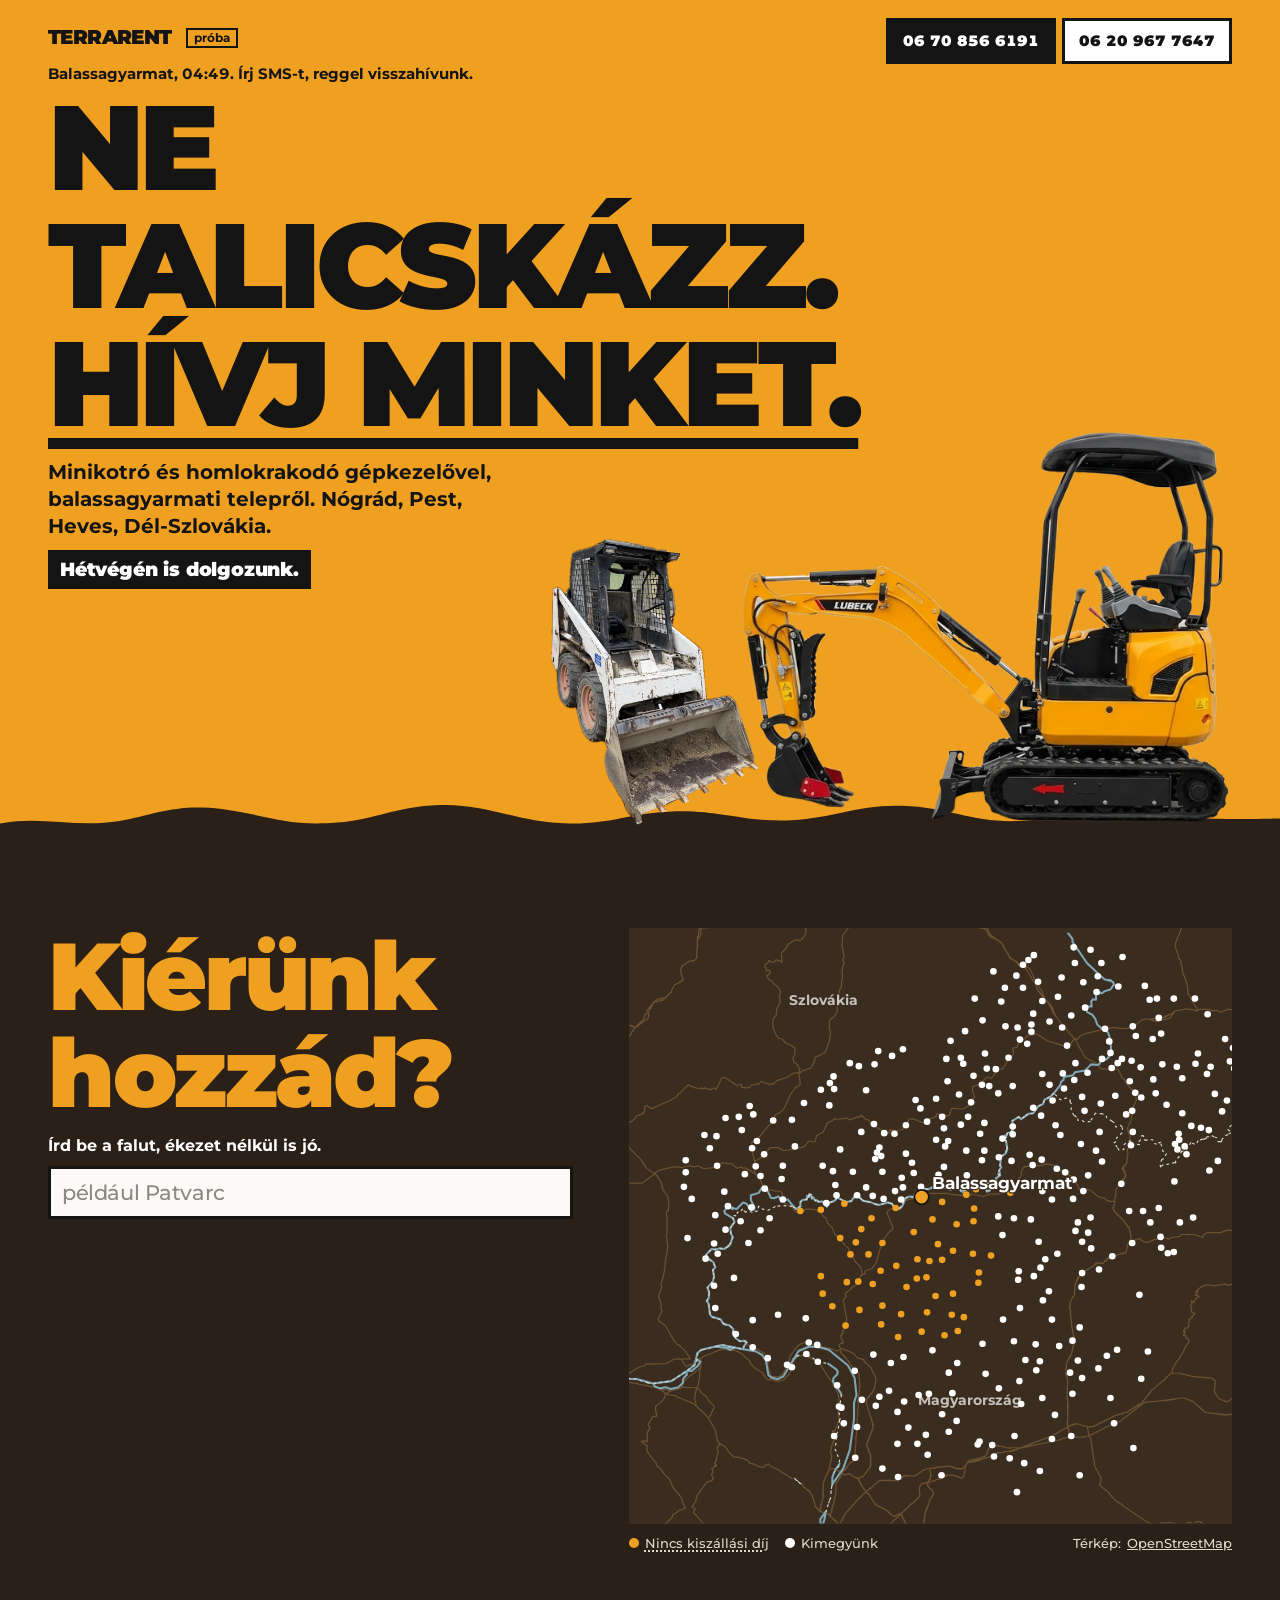
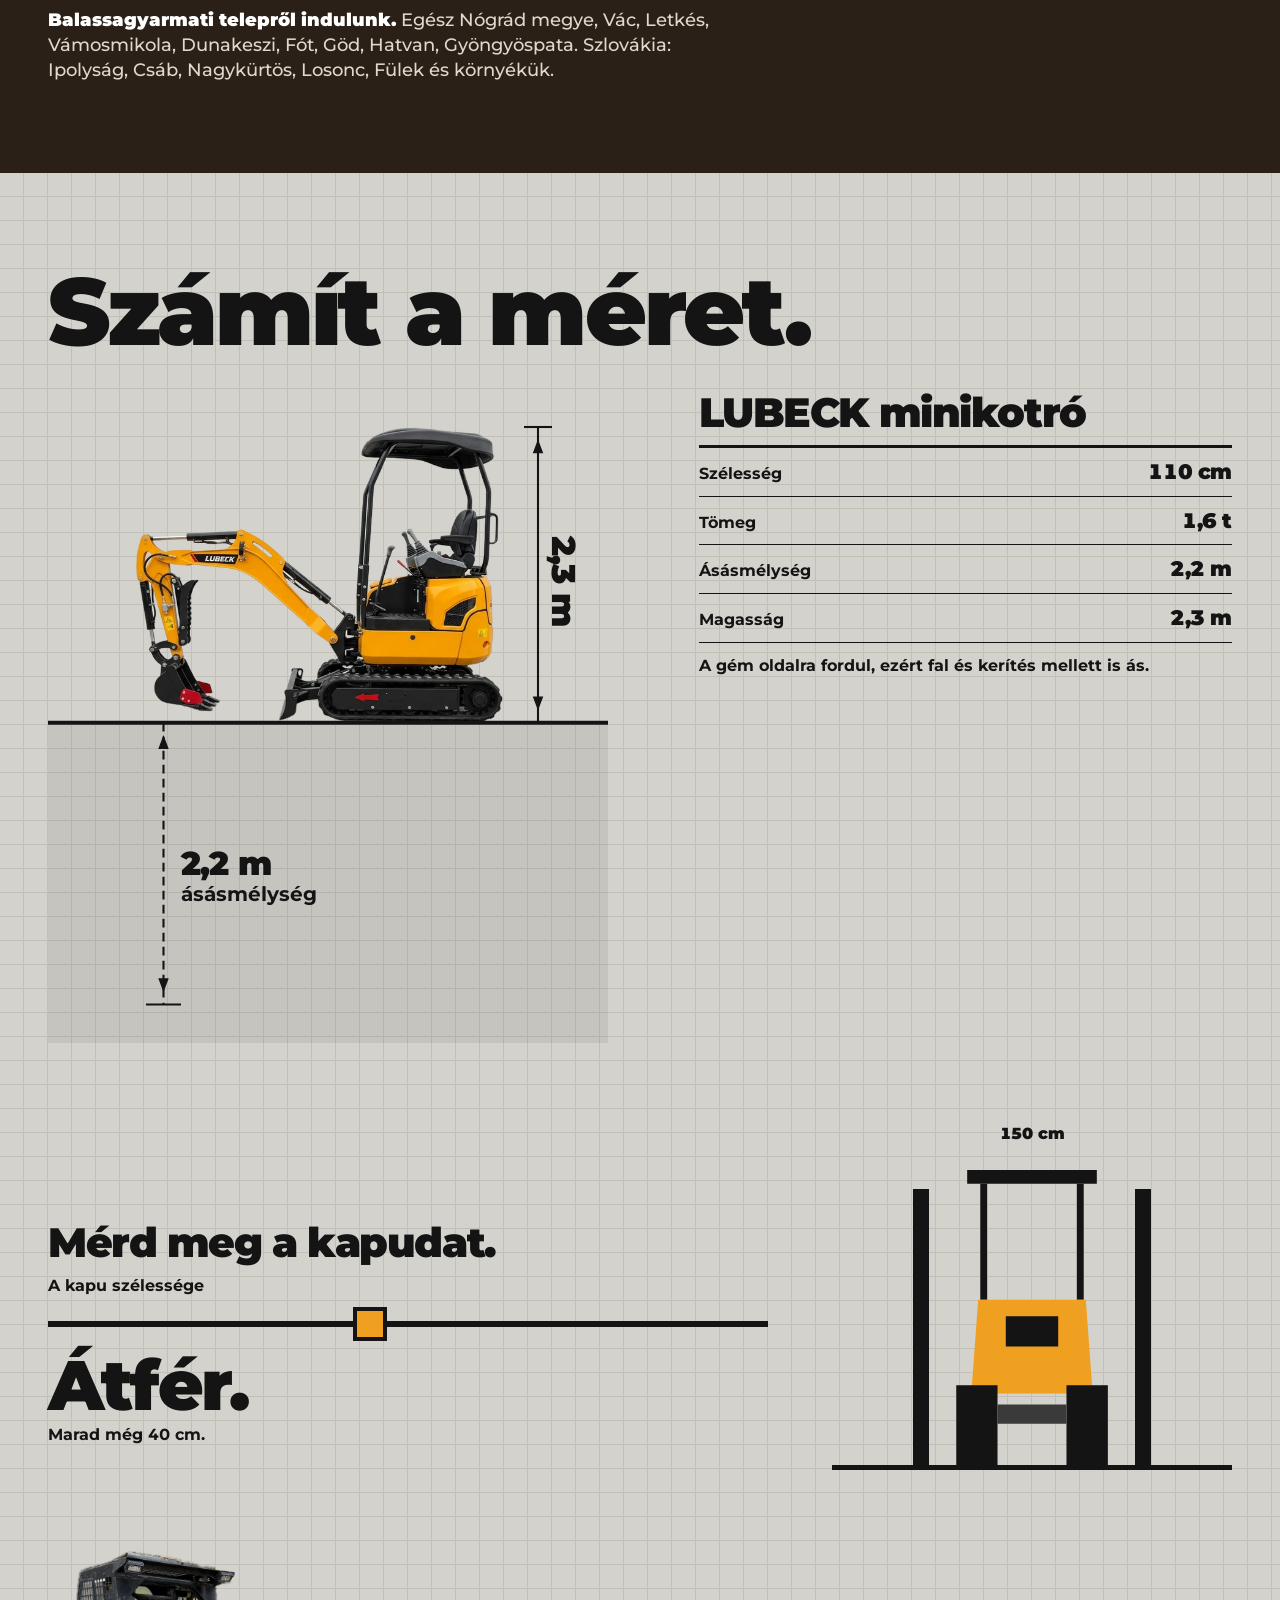
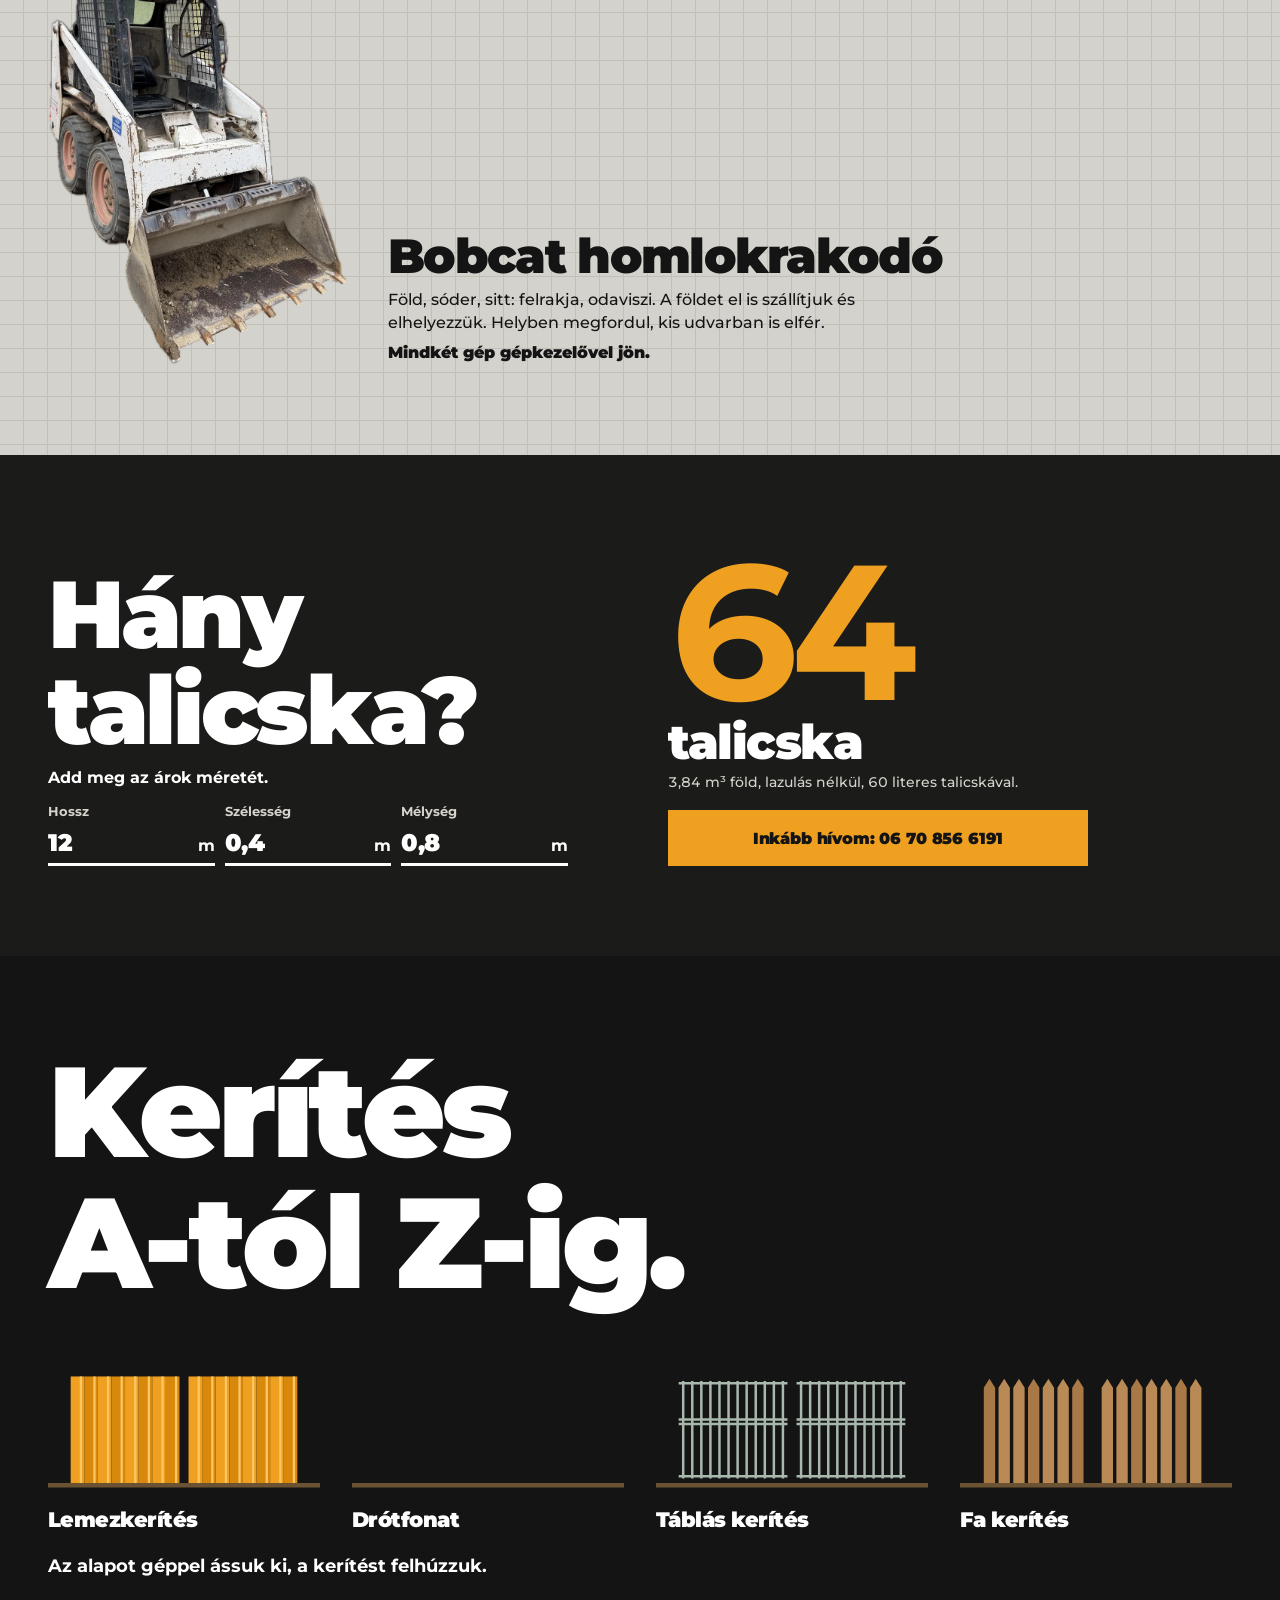
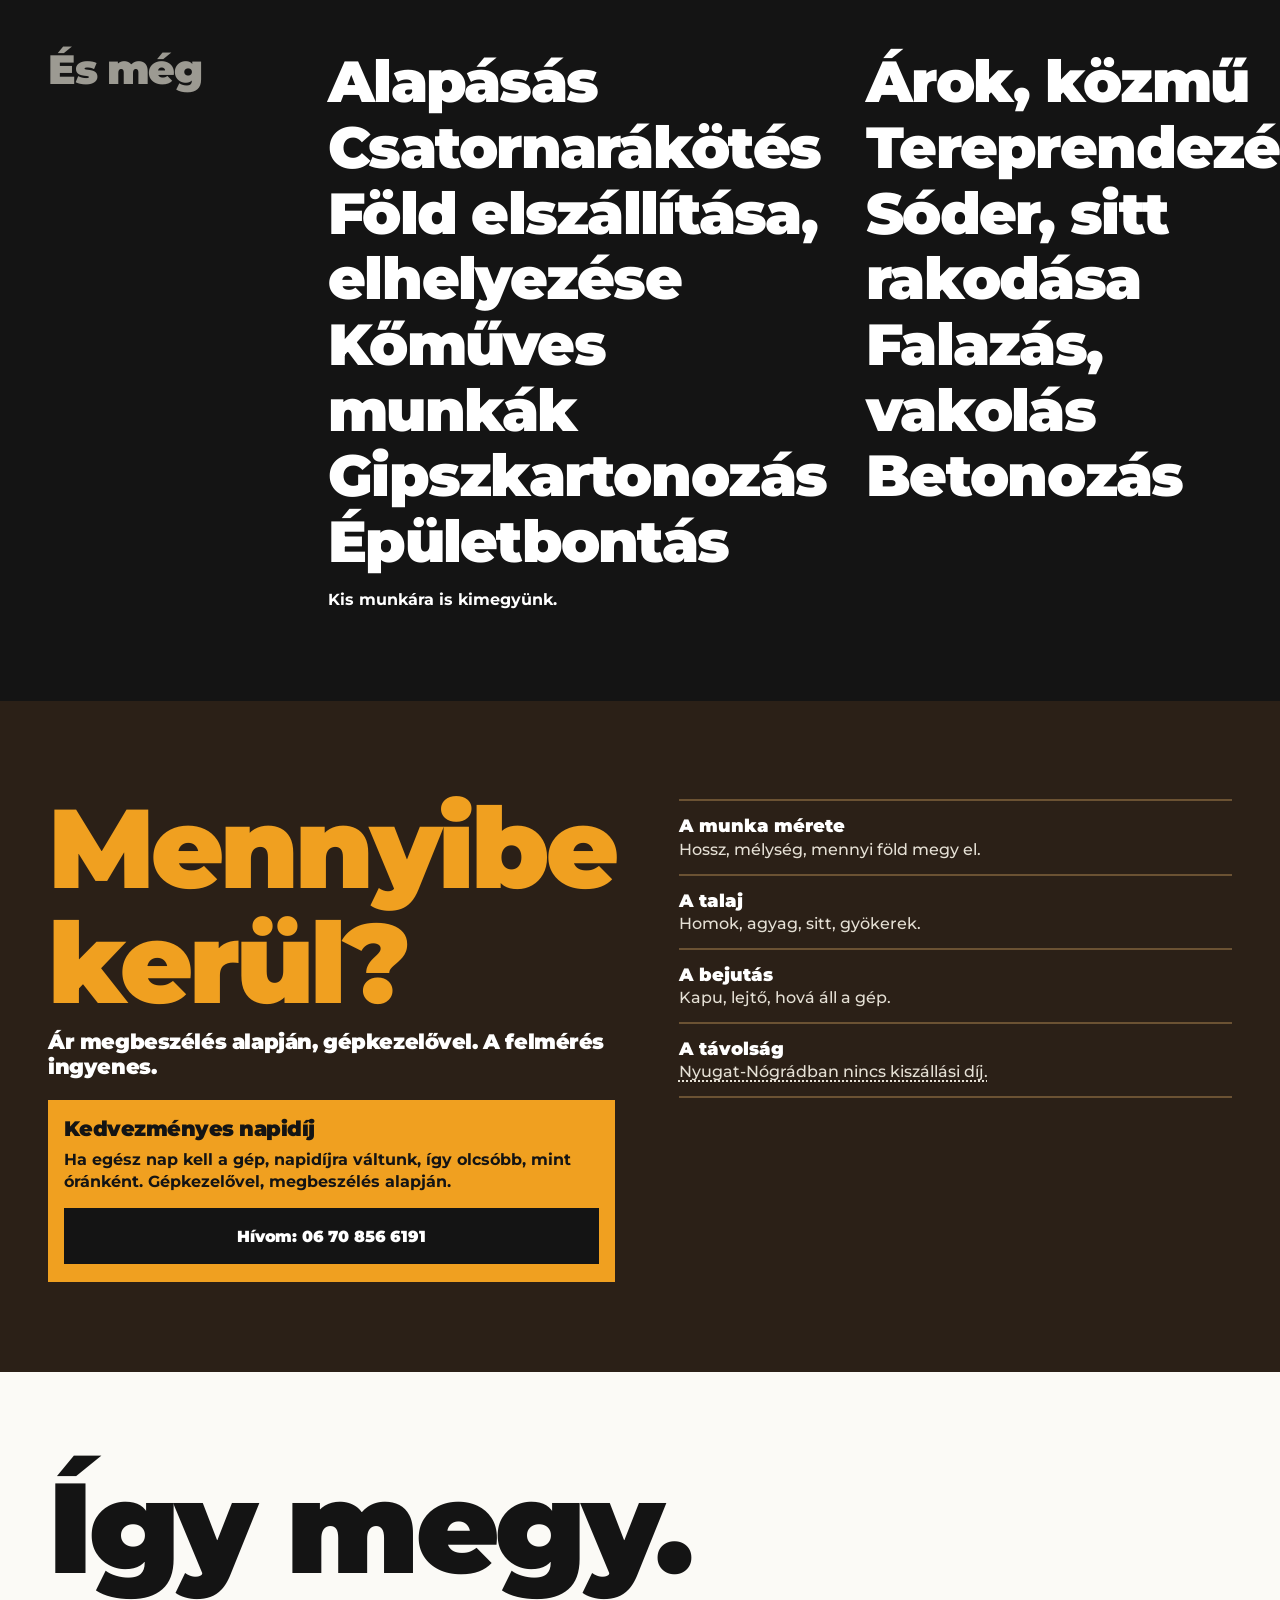
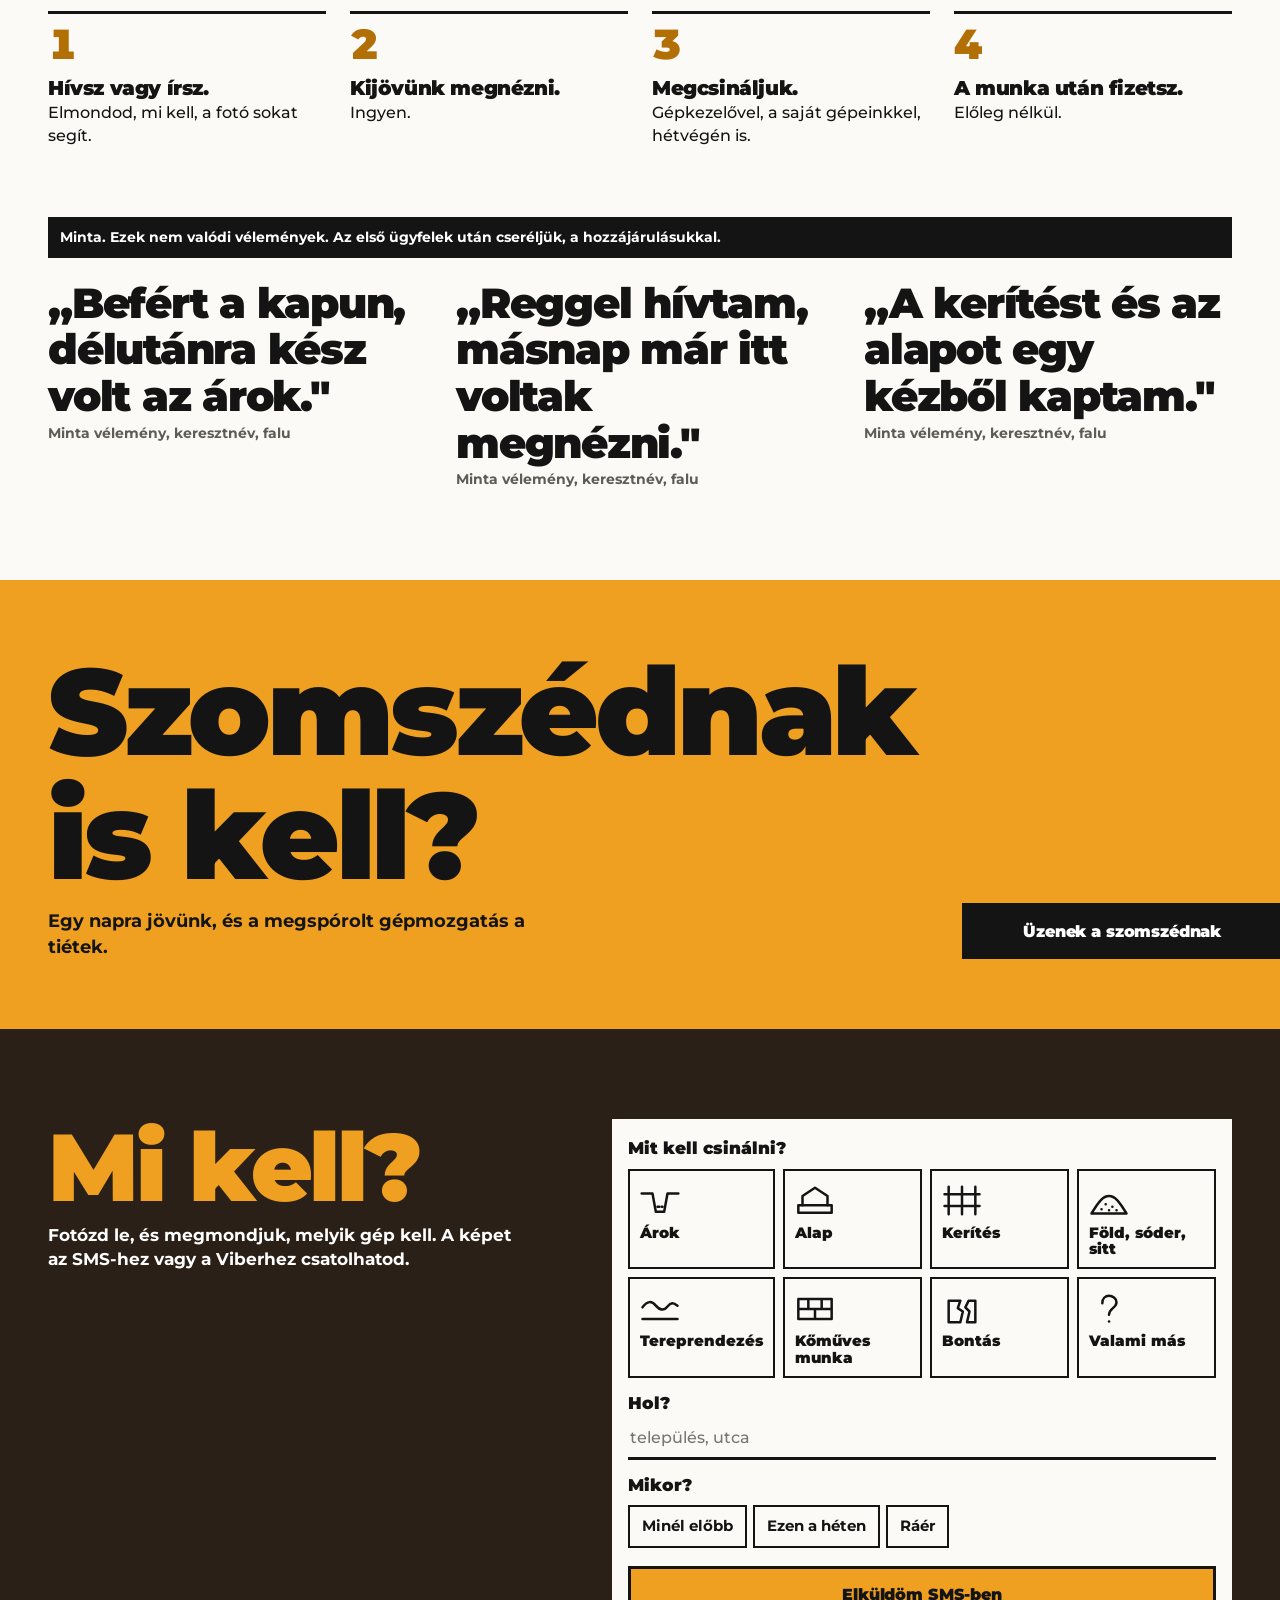
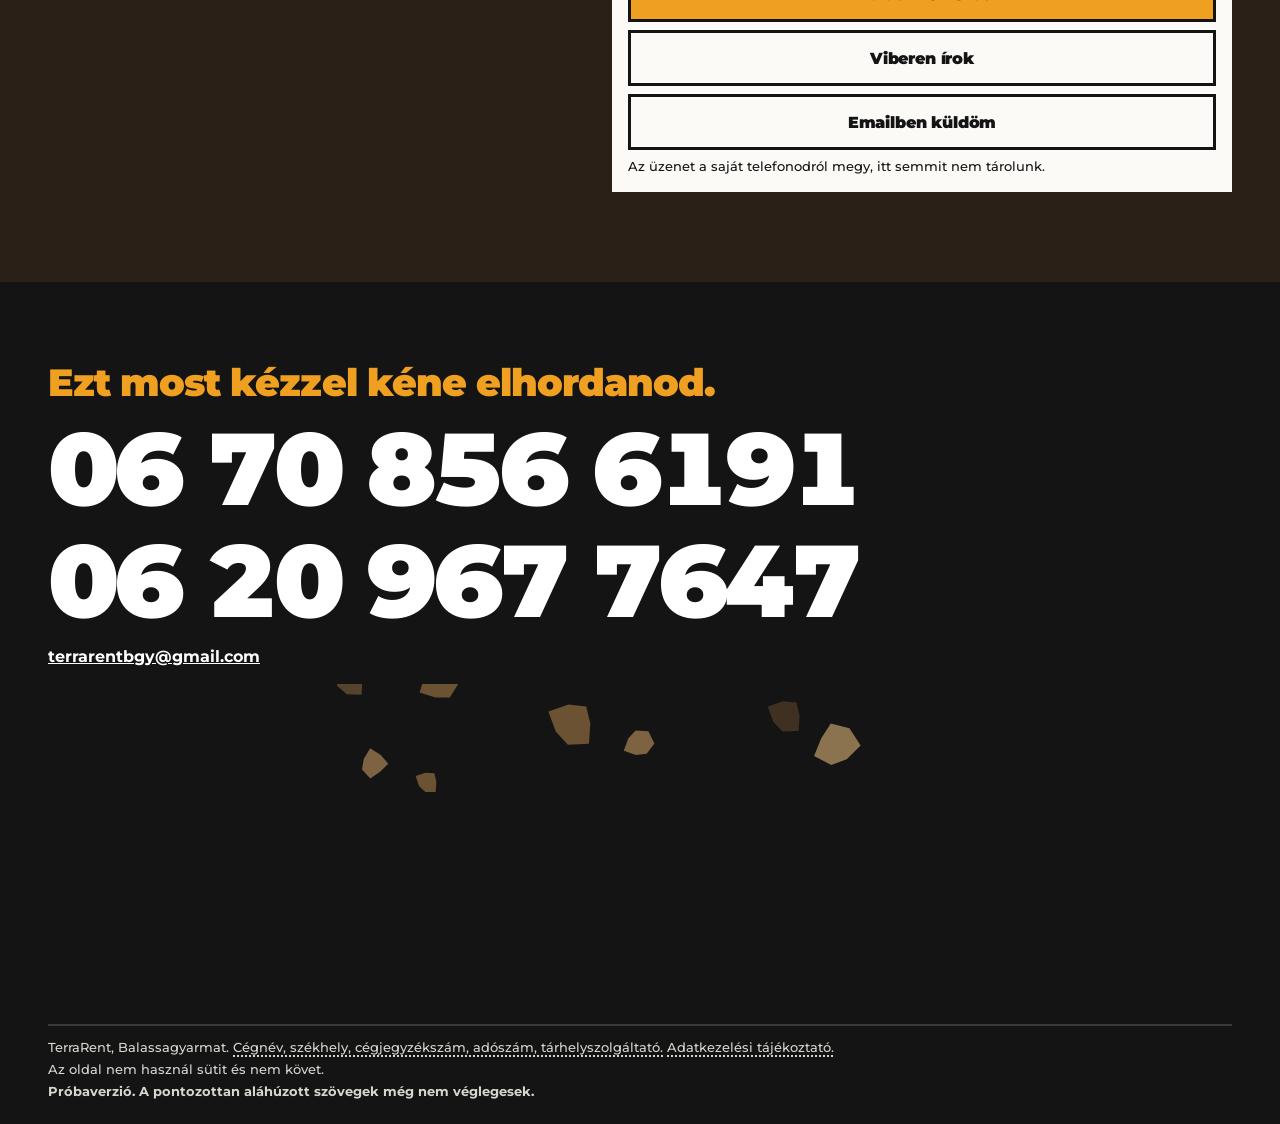
==== commit 3d724142: "Hétvégén is dolgozunk: első képernyő, munkamenet, elérhetőség minden nap Co-Authored-By: Claude Opus" ====
--- a/index.html
+++ b/index.html
@@ -4,7 +4,7 @@
 <meta charset="utf-8">
 <meta name="viewport" content="width=device-width,initial-scale=1,viewport-fit=cover">
 <title>Minikotró, földmunka, kerítés, kőműves munkák gépkezelővel, Balassagyarmat | TerraRent</title>
-<meta name="description" content="Földmunka, kerítésépítés, kőműves munkák a balassagyarmati telepről: egész Nógrád, Vác, Hatvan, Észak-Pest és Dél-Szlovákia. A kotró 110 cm széles. Ingyenes felmérés, ár megbeszélés alapján.">
+<meta name="description" content="Földmunka, kerítésépítés, kőműves munkák a balassagyarmati telepről: egész Nógrád, Vác, Hatvan, Észak-Pest és Dél-Szlovákia. A kotró 110 cm széles. Hétvégén is dolgozunk. Ingyenes felmérés, ár megbeszélés alapján.">
 <!-- PRÓBAVERZIÓ: amíg minta és dummy szövegek vannak rajta, ne kerüljön a Google-be. Élesítéskor törlendő. -->
 <meta name="robots" content="noindex,nofollow">
 <meta name="theme-color" content="#F0A020">
@@ -38,6 +38,7 @@
     <a href="tel:+36708566191">Hívj minket.</a>
   </p>
   <h1 class="bev">Minikotró és homlokrakodó gépkezelővel, balassagyarmati telepről. Nógrád, Pest, Heves, Dél-Szlovákia.</h1>
+  <p class="hetvege">Hétvégén is dolgozunk.</p>
 </section>
 
 <main class="fold">
@@ -189,7 +190,7 @@
     <ol>
       <li><b>Hívsz vagy írsz.</b>Elmondod, mi kell, a fotó sokat segít.</li>
       <li><b>Kijövünk megnézni.</b>Ingyen.</li>
-      <li><b>Megcsináljuk.</b>Gépkezelővel, a saját gépeinkkel.</li>
+      <li><b>Megcsináljuk.</b>Gépkezelővel, a saját gépeinkkel, hétvégén is.</li>
       <li><b>A munka után fizetsz.</b>Előleg nélkül.</li>
     </ol>
   </section>
--- a/style.css
+++ b/style.css
@@ -45,6 +45,8 @@
 .foc span,.foc a{display:block;white-space:nowrap}
 .foc a{text-decoration:underline;text-decoration-thickness:.09em;text-underline-offset:.1em}
 .bev{margin-top:14px;font-weight:700;font-size:min(1.06rem,2.4svh);max-width:30rem;letter-spacing:0;line-height:1.35}
+
+.hetvege{display:inline-block;margin-top:10px;background:var(--ink);color:#fff;font-weight:900;font-size:min(1.08rem,2.5svh);letter-spacing:-.01em;padding:5px 10px}
 
 .fold{position:relative;z-index:2;margin-top:calc(-1 * (var(--sav) + 34px));background:var(--fold);color:#fff}
 .gerinc{position:absolute;left:0;right:0;bottom:100%;width:100%;height:56px;margin-bottom:-1px;fill:var(--fold)}
@@ -241,6 +243,7 @@
   .foc{font-size:min(9.4vw,15.6svh);margin-top:6px}
   .allapot{font-size:.95rem;min-height:0}
   .bev{font-size:1.25rem;margin-top:16px}
+  .hetvege{font-size:1.2rem;padding:6px 12px}
   .fold{margin-top:-52px}
   .kotro-gerinc{width:min(38vw,56svh);right:4vw;bottom:calc(100% + 26px)}
   .rakodo-gerinc{width:auto;height:min(32svh,24vw);left:43vw;bottom:calc(100% + 22px)}
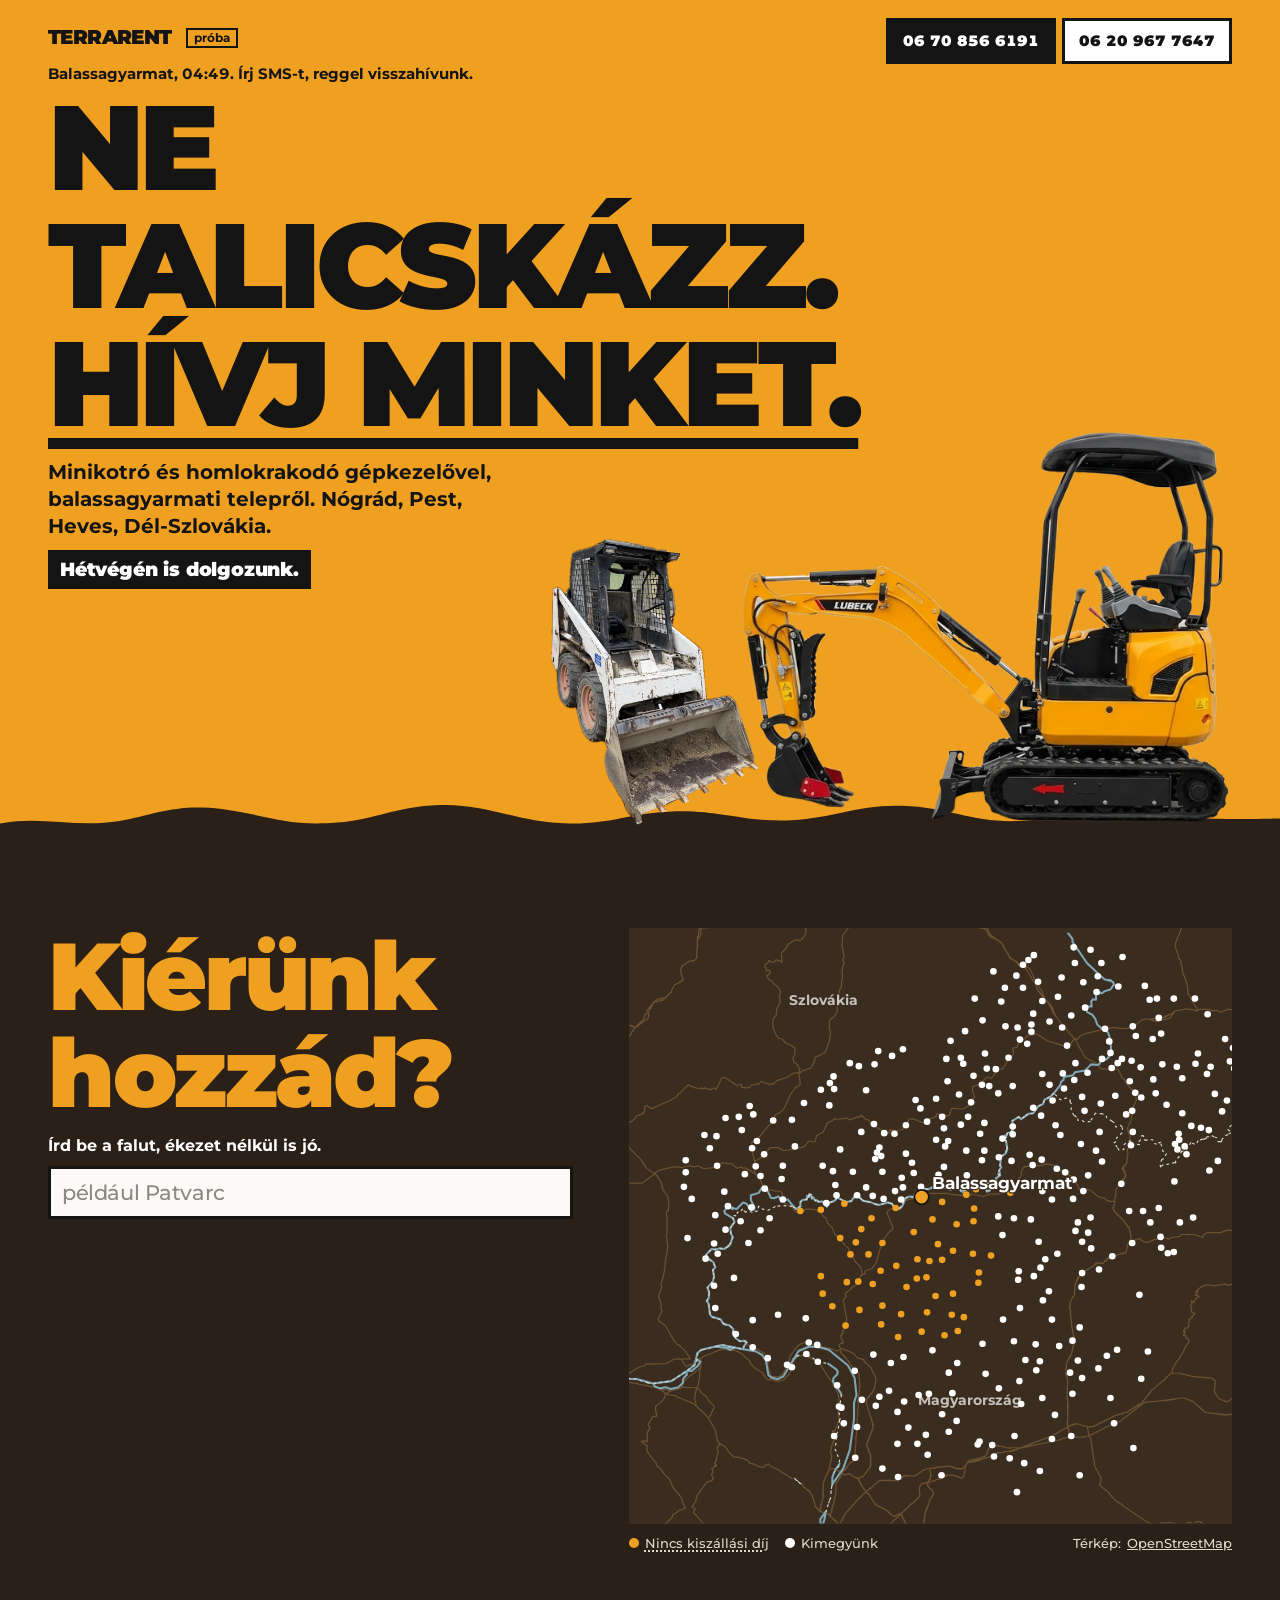
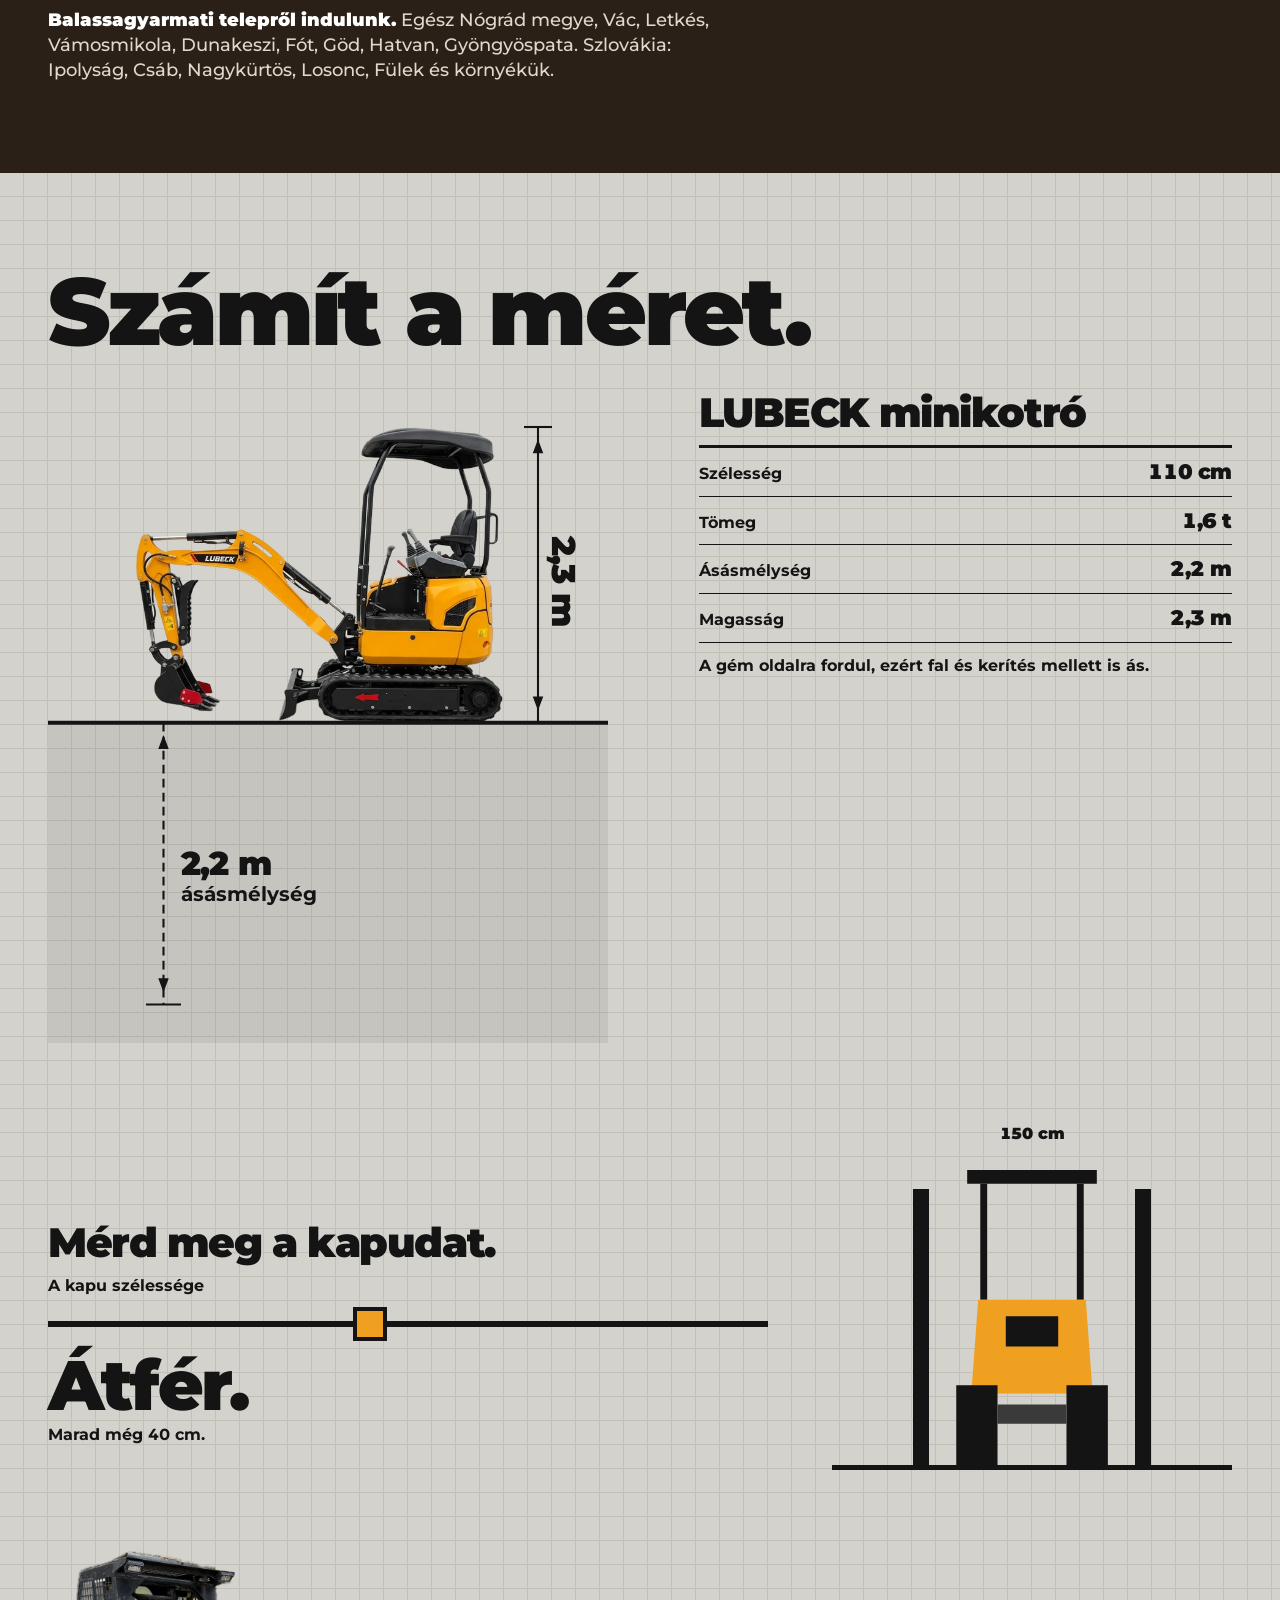
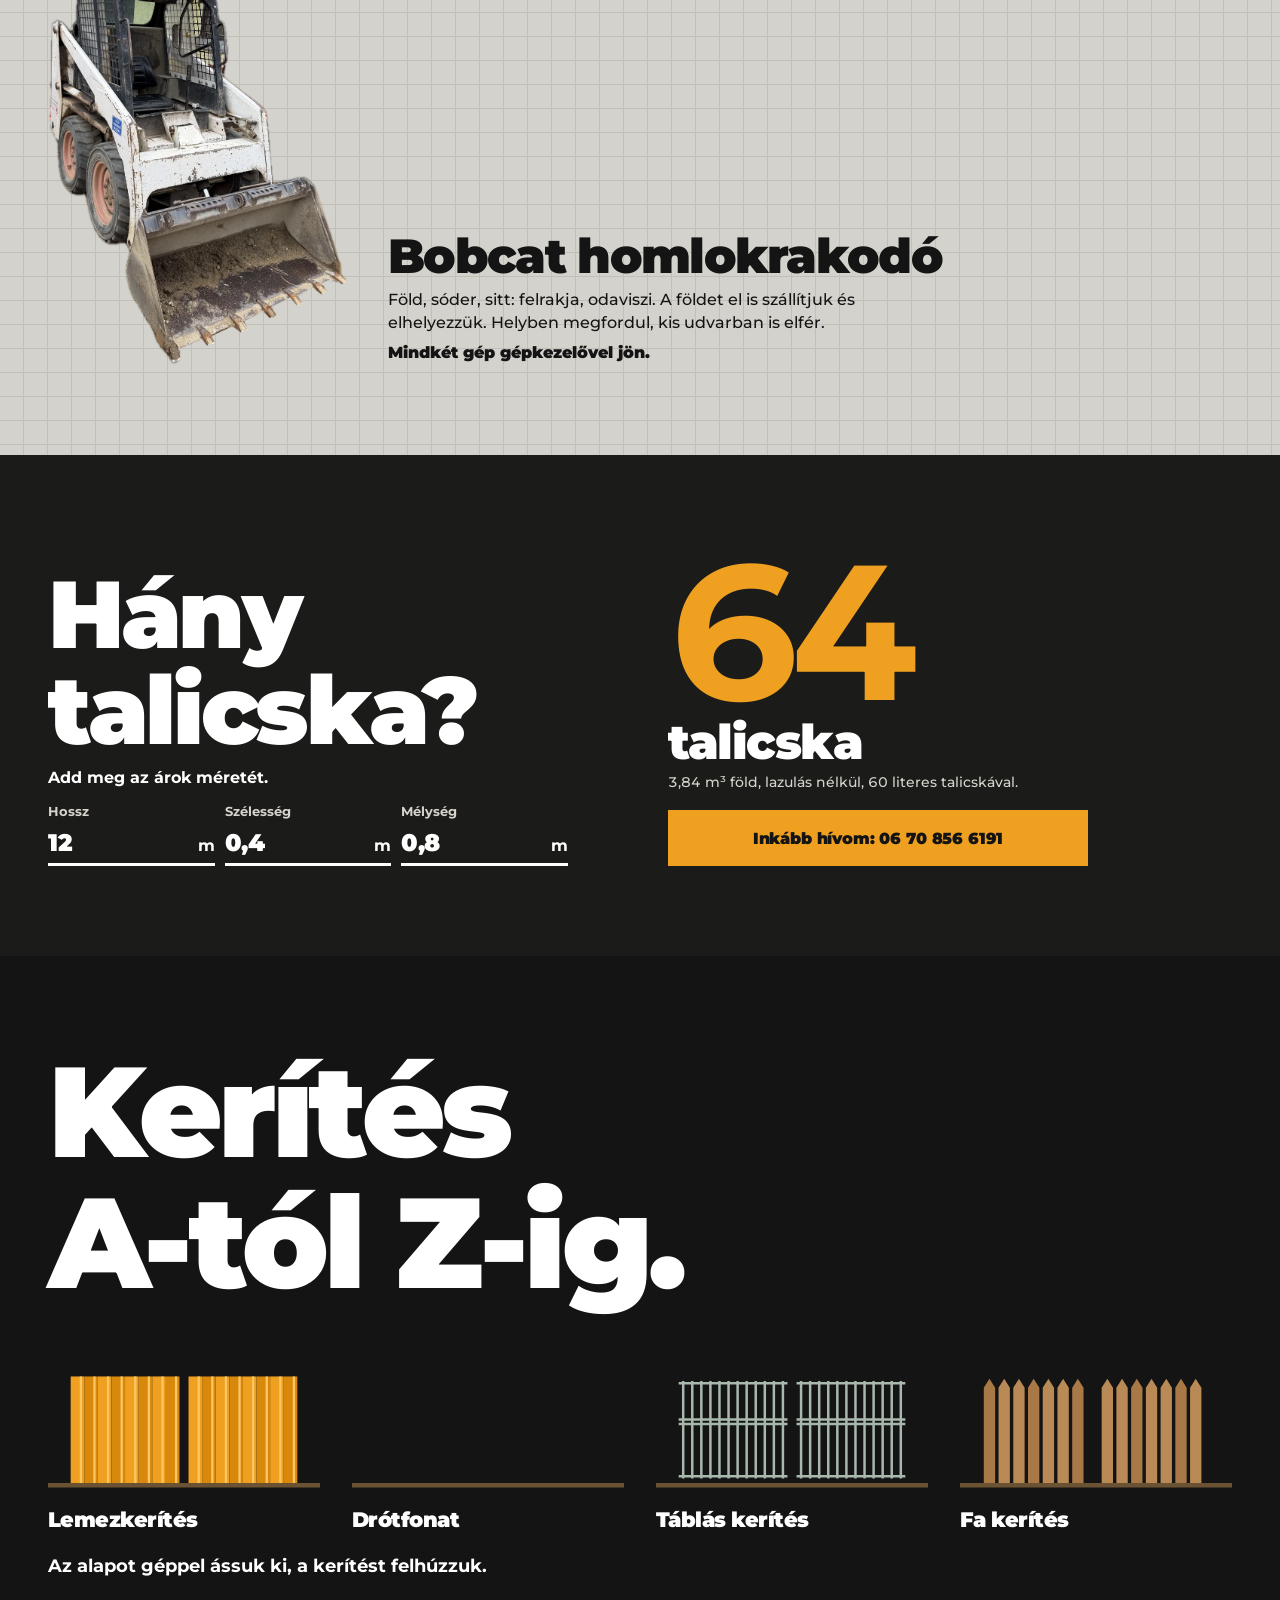
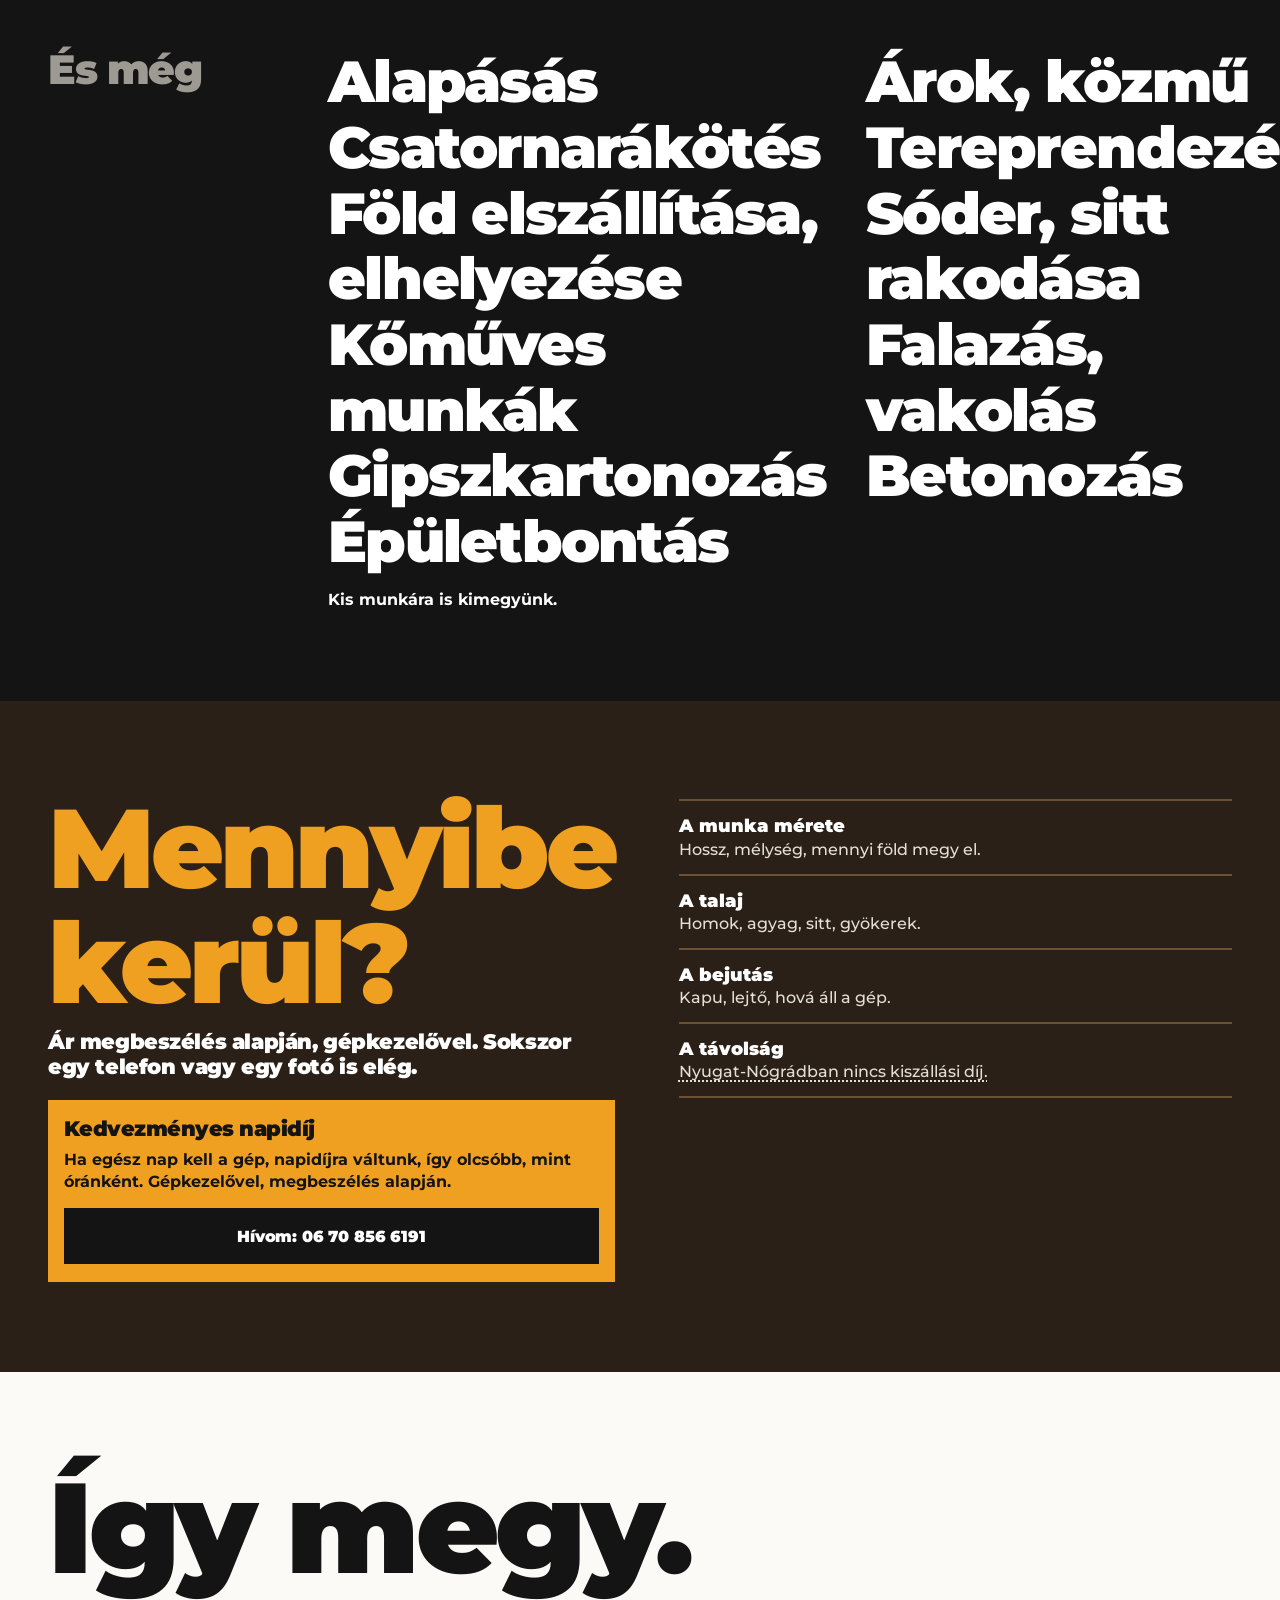
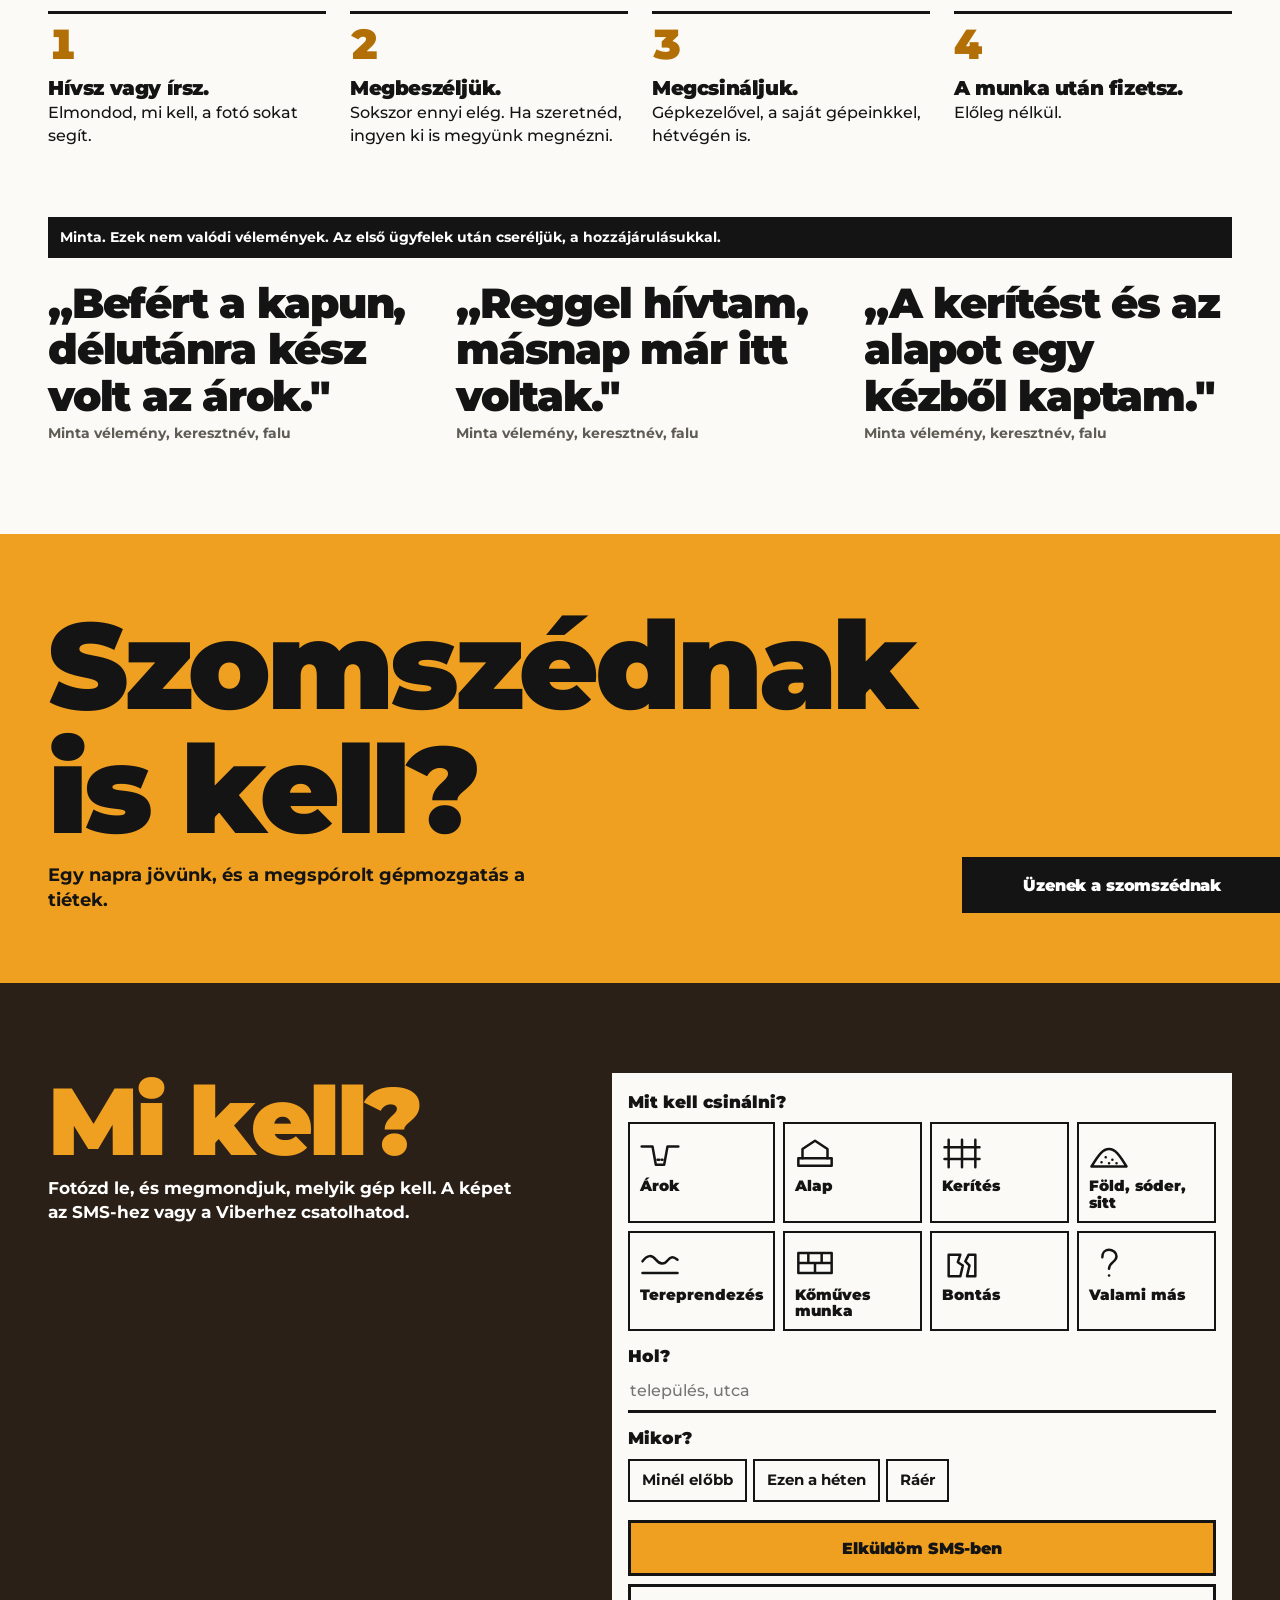
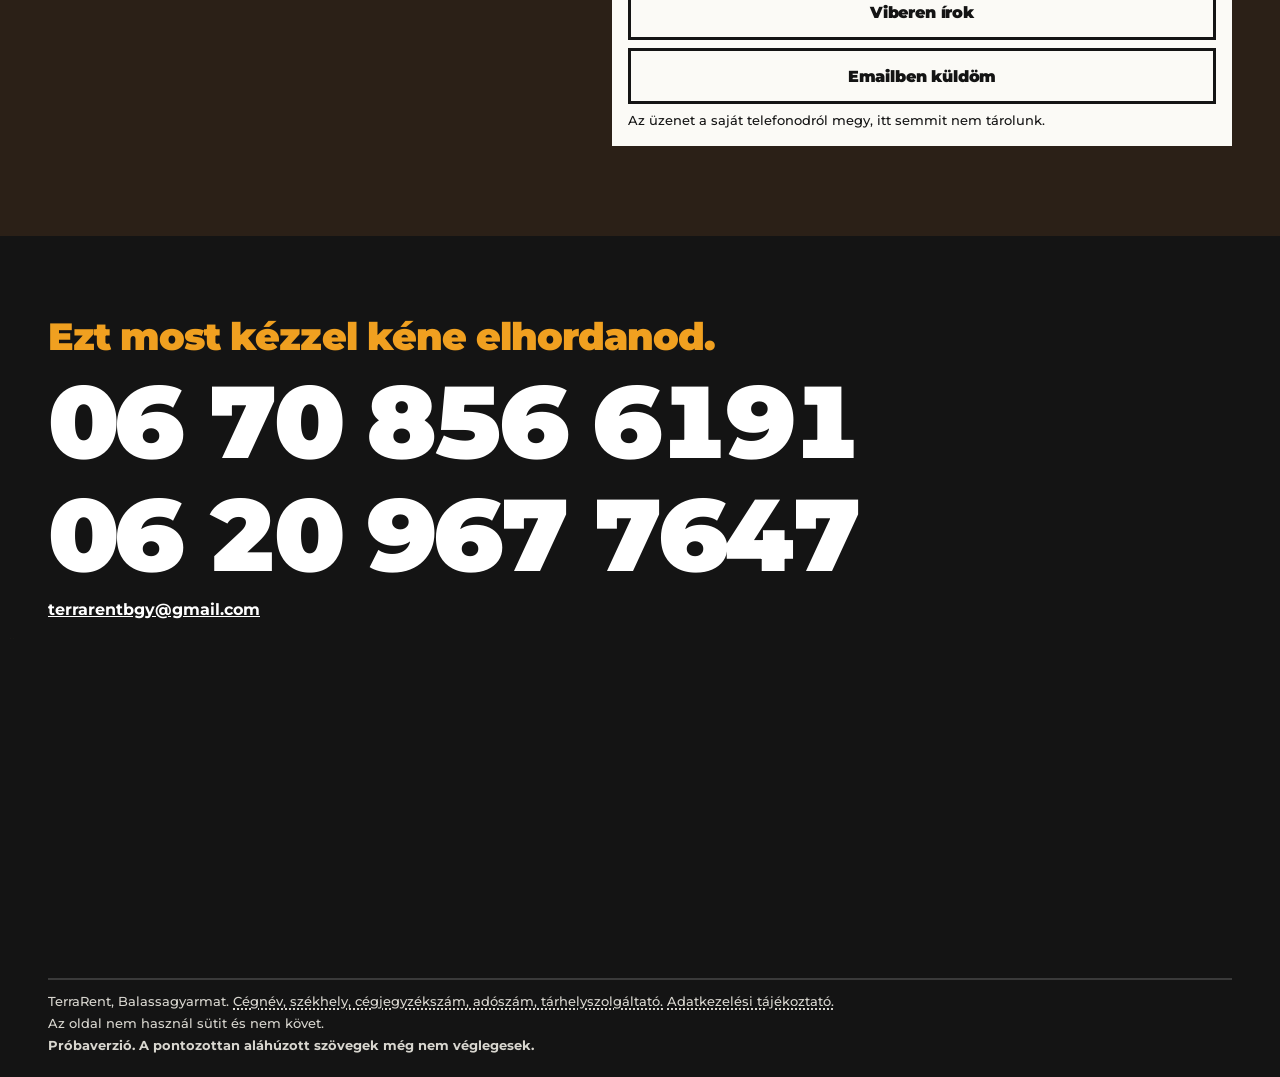
==== commit 9df3b3a0: "A felmérés nem kötelező; átállás a terrarent.github.io címre Co-Authored-By: Claude Opus 5.5 <norepl" ====
--- a/index.html
+++ b/index.html
@@ -4,19 +4,19 @@
 <meta charset="utf-8">
 <meta name="viewport" content="width=device-width,initial-scale=1,viewport-fit=cover">
 <title>Minikotró, földmunka, kerítés, kőműves munkák gépkezelővel, Balassagyarmat | TerraRent</title>
-<meta name="description" content="Földmunka, kerítésépítés, kőműves munkák a balassagyarmati telepről: egész Nógrád, Vác, Hatvan, Észak-Pest és Dél-Szlovákia. A kotró 110 cm széles. Hétvégén is dolgozunk. Ingyenes felmérés, ár megbeszélés alapján.">
+<meta name="description" content="Földmunka, kerítésépítés, kőműves munkák a balassagyarmati telepről: egész Nógrád, Vác, Hatvan, Észak-Pest és Dél-Szlovákia. A kotró 110 cm széles. Hétvégén is dolgozunk. Ár megbeszélés alapján, gépkezelővel.">
 <!-- PRÓBAVERZIÓ: amíg minta és dummy szövegek vannak rajta, ne kerüljön a Google-be. Élesítéskor törlendő. -->
 <meta name="robots" content="noindex,nofollow">
 <meta name="theme-color" content="#F0A020">
 <meta property="og:title" content="TerraRent: Ne talicskázz. Hívj minket.">
 <meta property="og:description" content="Minikotró és homlokrakodó gépkezelővel, balassagyarmati telepről.">
-<meta property="og:url" content="https://industriestitus.github.io/terrarent/">
-<meta property="og:image" content="https://industriestitus.github.io/terrarent/kep/og.jpg">
+<meta property="og:url" content="https://terrarent.github.io/">
+<meta property="og:image" content="https://terrarent.github.io/kep/og.jpg">
 <link rel="icon" href="data:image/svg+xml,%3Csvg xmlns='http://www.w3.org/2000/svg' viewBox='0 0 32 32'%3E%3Crect width='32' height='32' fill='%23F0A020'/%3E%3Cpath d='M0 22l8-3 7 2 8-3 9 3v11H0z' fill='%23141414'/%3E%3C/svg%3E">
 <link rel="preload" href="betu/mont-Black.woff2" as="font" type="font/woff2" crossorigin>
 <link rel="stylesheet" href="style.css">
 <script type="application/ld+json">
-{"@context":"https://schema.org","@type":"GeneralContractor","name":"TerraRent","url":"https://industriestitus.github.io/terrarent/","telephone":["+36708566191","+36209677647"],"email":"terrarentbgy@gmail.com","areaServed":["Balassagyarmat","Nógrád megye","Vác","Letkés","Dunakeszi","Fót","Göd","Hatvan","Gyöngyöspata","Ipolyság","Csáb","Nagykürtös","Losonc","Fülek"],"description":"Minikotró és homlokrakodó gépkezelővel, földmunka, kerítésépítés, kőműves munkák, betonozás, bontás."}
+{"@context":"https://schema.org","@type":"GeneralContractor","name":"TerraRent","url":"https://terrarent.github.io/","telephone":["+36708566191","+36209677647"],"email":"terrarentbgy@gmail.com","areaServed":["Balassagyarmat","Nógrád megye","Vác","Letkés","Dunakeszi","Fót","Göd","Hatvan","Gyöngyöspata","Ipolyság","Csáb","Nagykürtös","Losonc","Fülek"],"description":"Minikotró és homlokrakodó gépkezelővel, földmunka, kerítésépítés, kőműves munkák, betonozás, bontás."}
 </script>
 </head>
 <body>
@@ -170,7 +170,7 @@
   <section class="ar" id="ar">
     <div>
       <h2>Mennyibe kerül?</h2>
-      <p class="ar-1">Ár megbeszélés alapján, gépkezelővel. A felmérés ingyenes.</p>
+      <p class="ar-1">Ár megbeszélés alapján, gépkezelővel. Sokszor egy telefon vagy egy fotó is elég.</p>
       <div class="napidij">
         <p class="nd-cim">Kedvezményes napidíj</p>
         <p class="nd-al">Ha egész nap kell a gép, napidíjra váltunk, így olcsóbb, mint óránként. Gépkezelővel, megbeszélés alapján.</p>
@@ -189,7 +189,7 @@
     <h2>Így megy.</h2>
     <ol>
       <li><b>Hívsz vagy írsz.</b>Elmondod, mi kell, a fotó sokat segít.</li>
-      <li><b>Kijövünk megnézni.</b>Ingyen.</li>
+      <li><b>Megbeszéljük.</b>Sokszor ennyi elég. Ha szeretnéd, ingyen ki is megyünk megnézni.</li>
       <li><b>Megcsináljuk.</b>Gépkezelővel, a saját gépeinkkel, hétvégén is.</li>
       <li><b>A munka után fizetsz.</b>Előleg nélkül.</li>
     </ol>
@@ -198,7 +198,7 @@
   <section class="velemeny" id="velemeny" aria-label="Minta vélemények">
     <p class="minta">Minta. Ezek nem valódi vélemények. Az első ügyfelek után cseréljük, a hozzájárulásukkal.</p>
     <figure><blockquote>„Befért a kapun, délutánra kész volt az árok."</blockquote><figcaption>Minta vélemény, keresztnév, falu</figcaption></figure>
-    <figure><blockquote>„Reggel hívtam, másnap már itt voltak megnézni."</blockquote><figcaption>Minta vélemény, keresztnév, falu</figcaption></figure>
+    <figure><blockquote>„Reggel hívtam, másnap már itt voltak."</blockquote><figcaption>Minta vélemény, keresztnév, falu</figcaption></figure>
     <figure><blockquote>„A kerítést és az alapot egy kézből kaptam."</blockquote><figcaption>Minta vélemény, keresztnév, falu</figcaption></figure>
   </section>
 
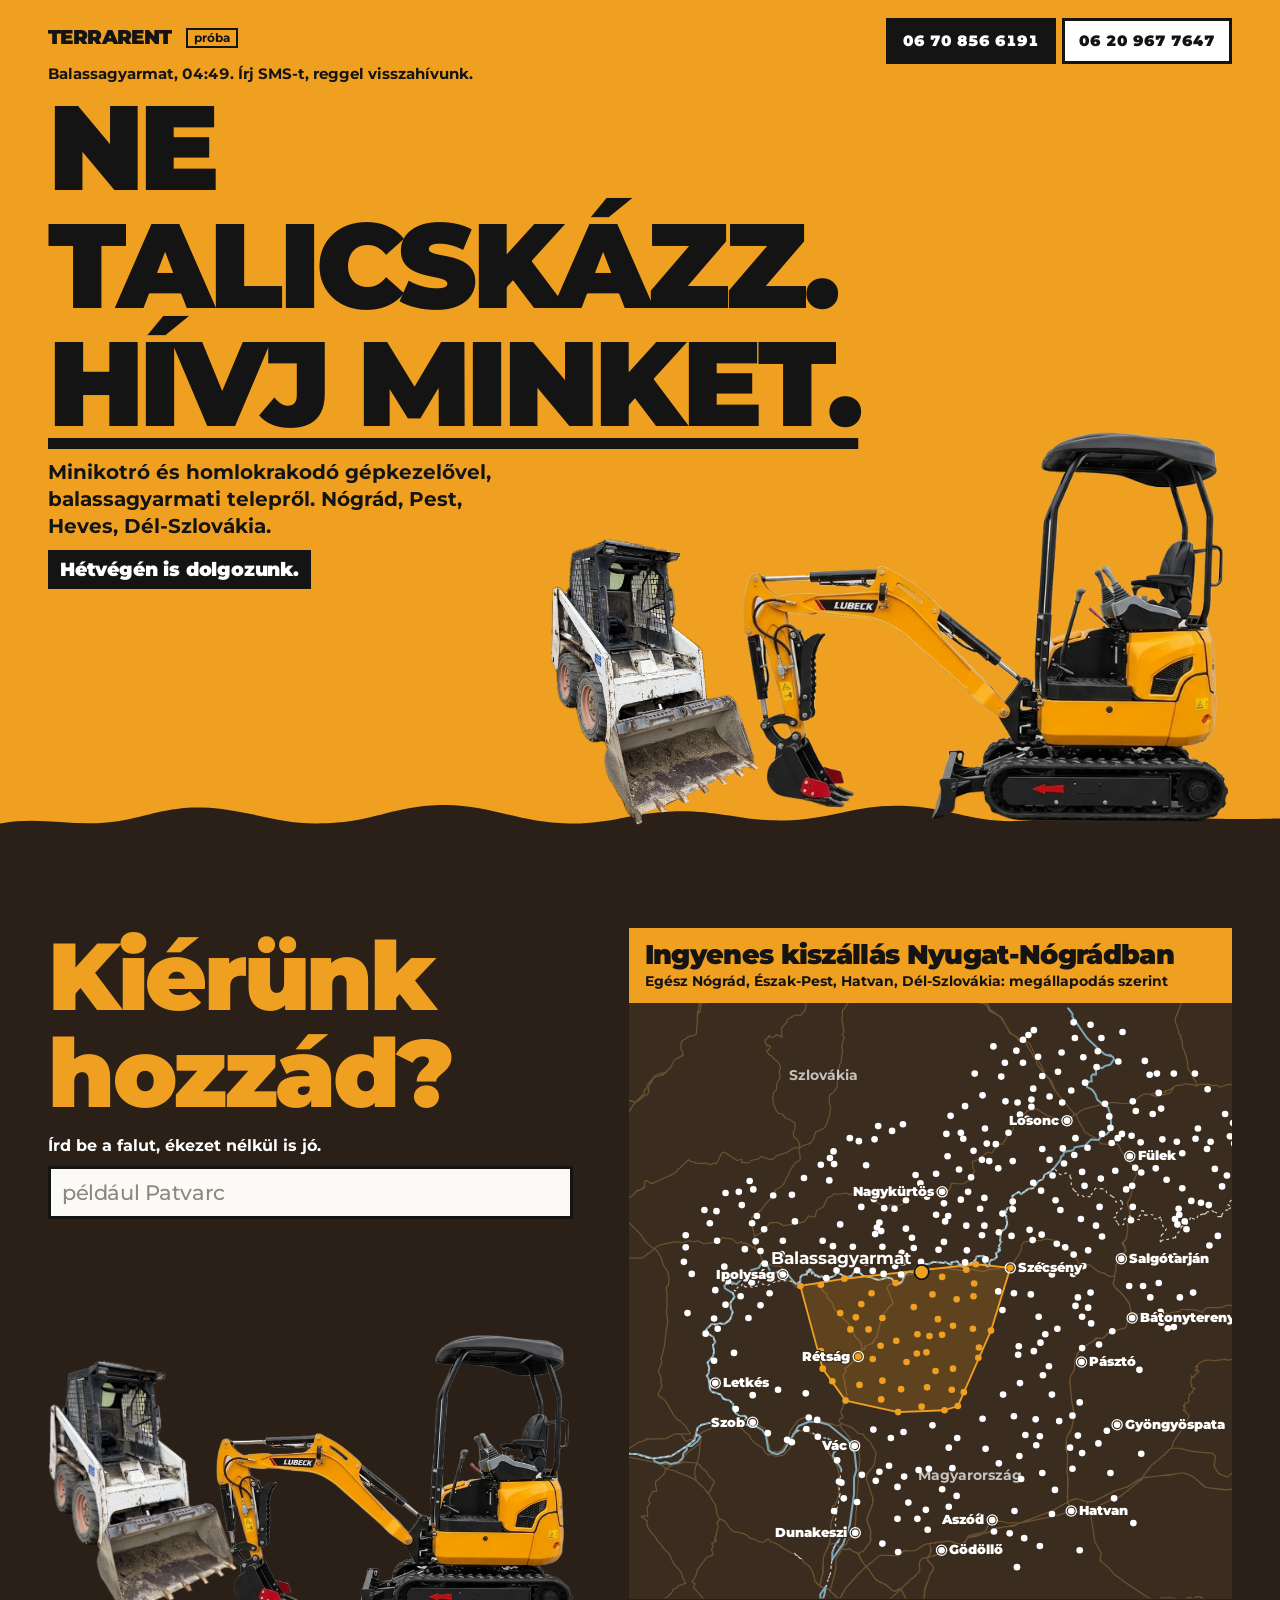
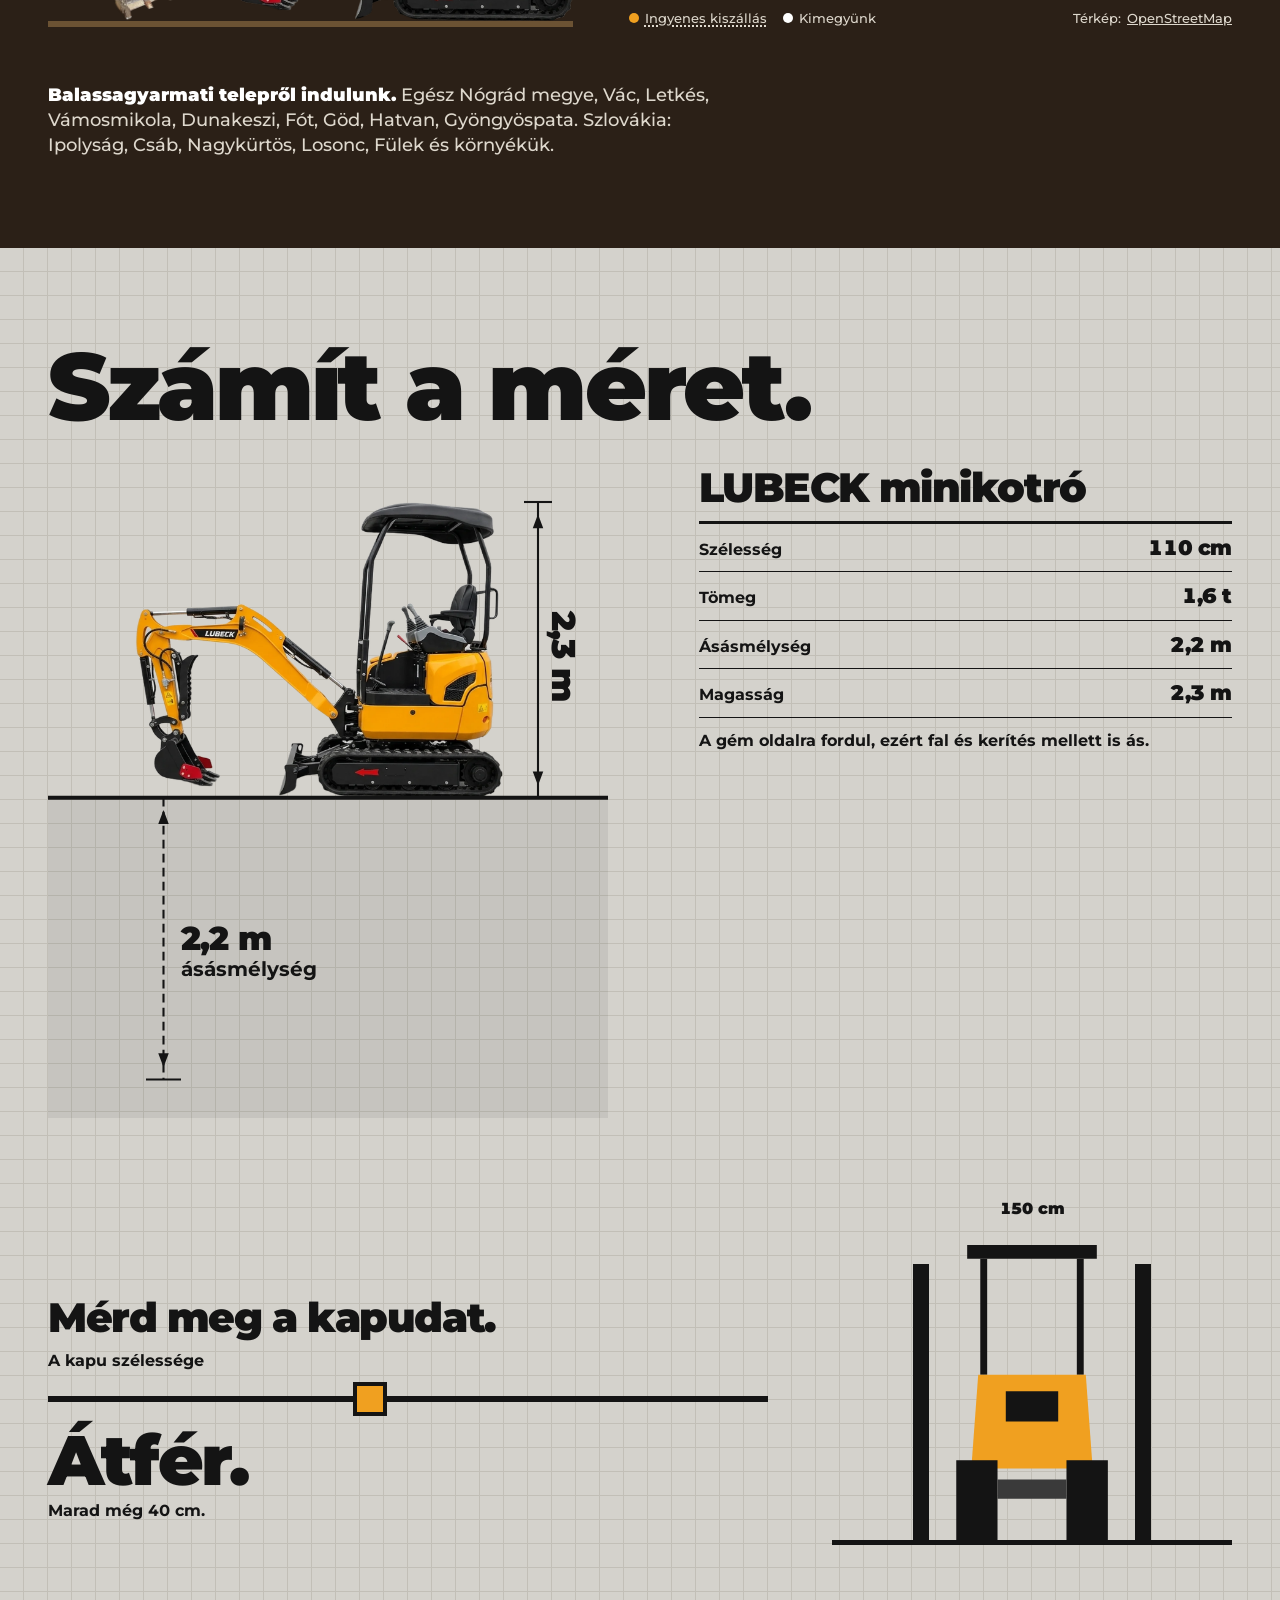
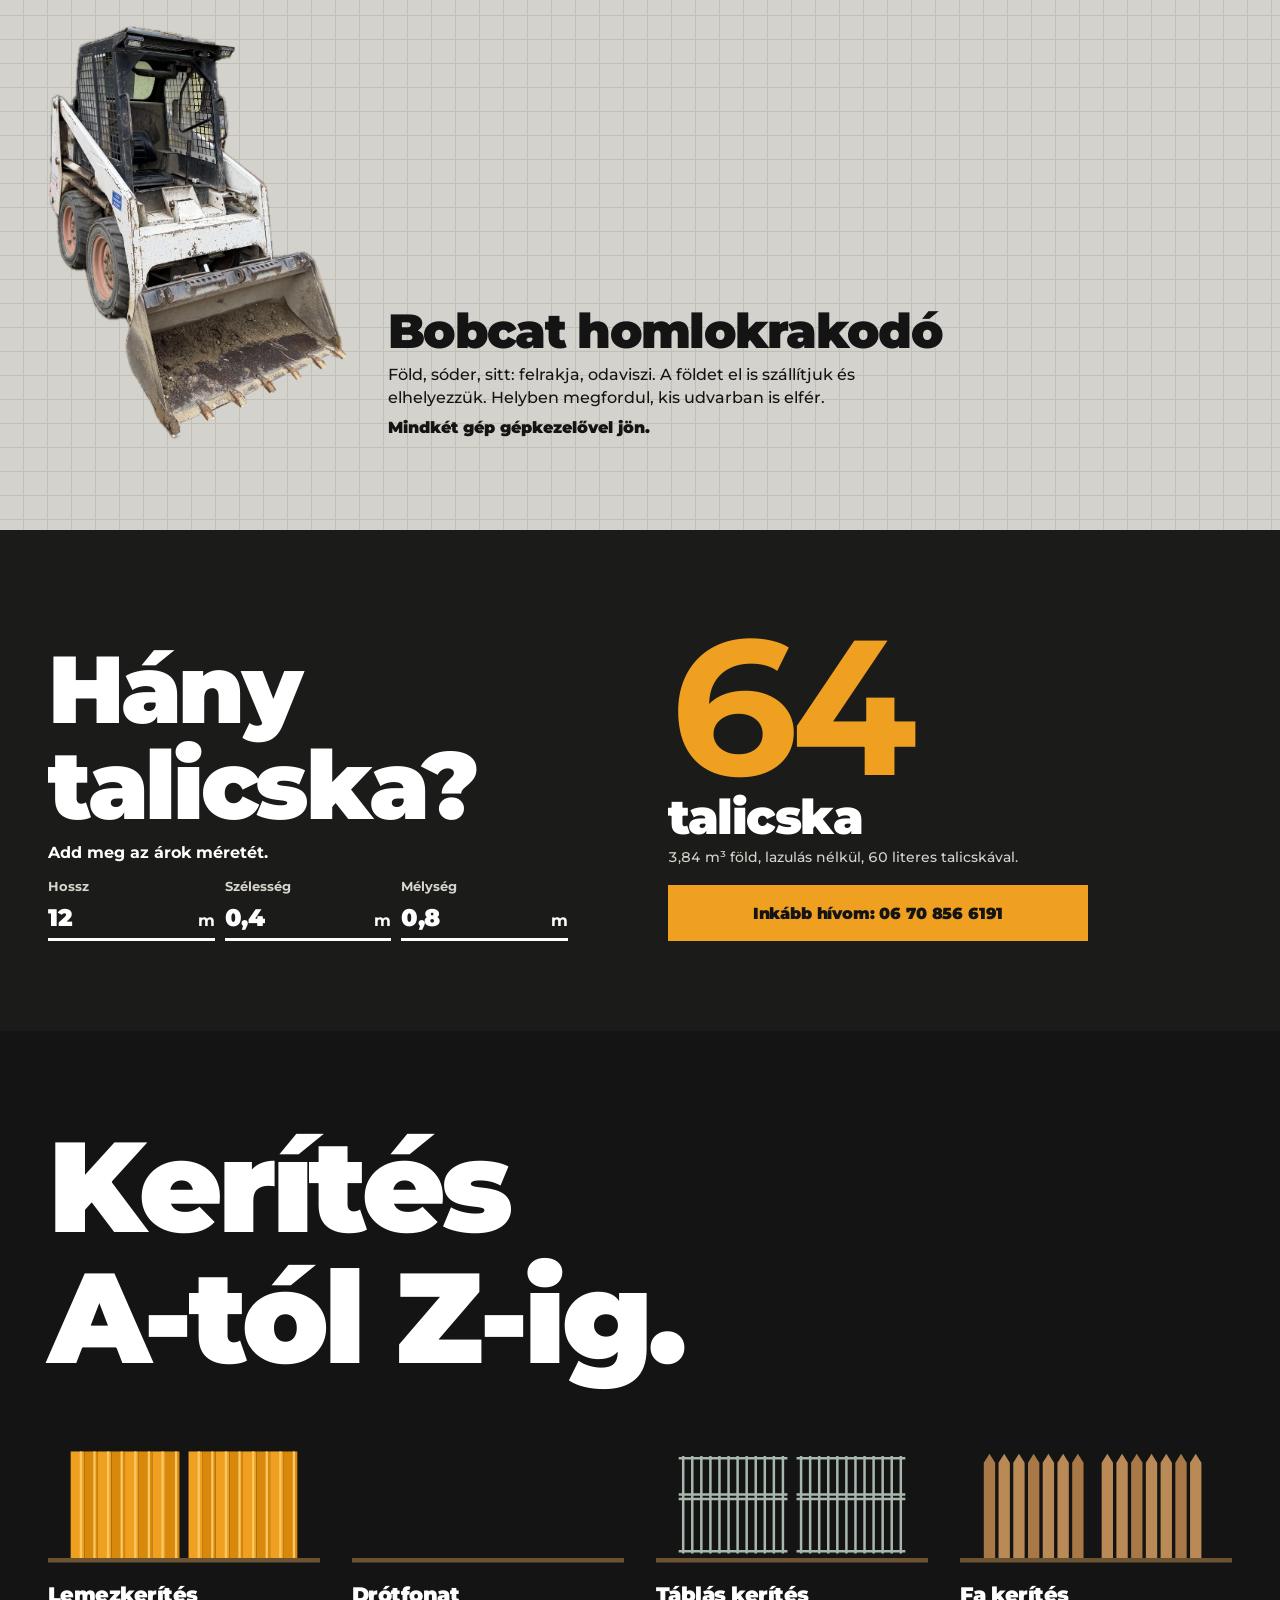
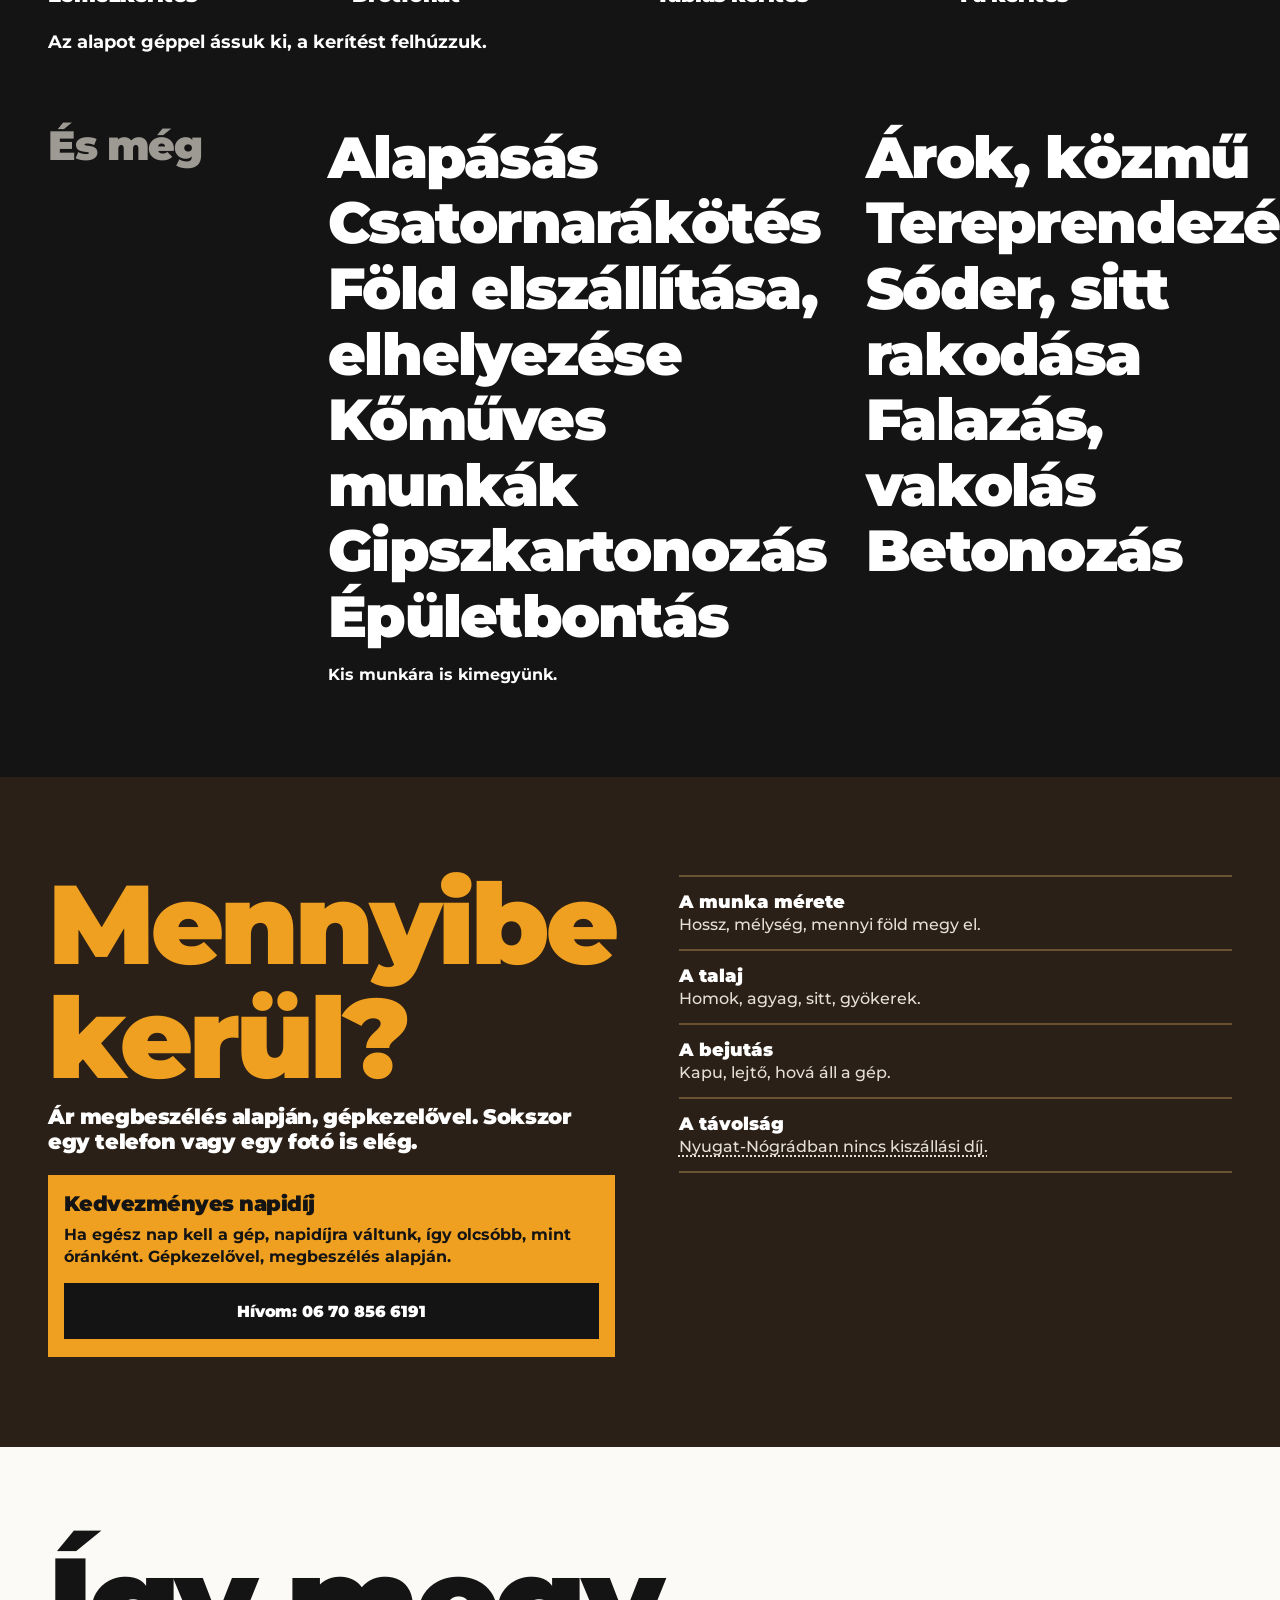
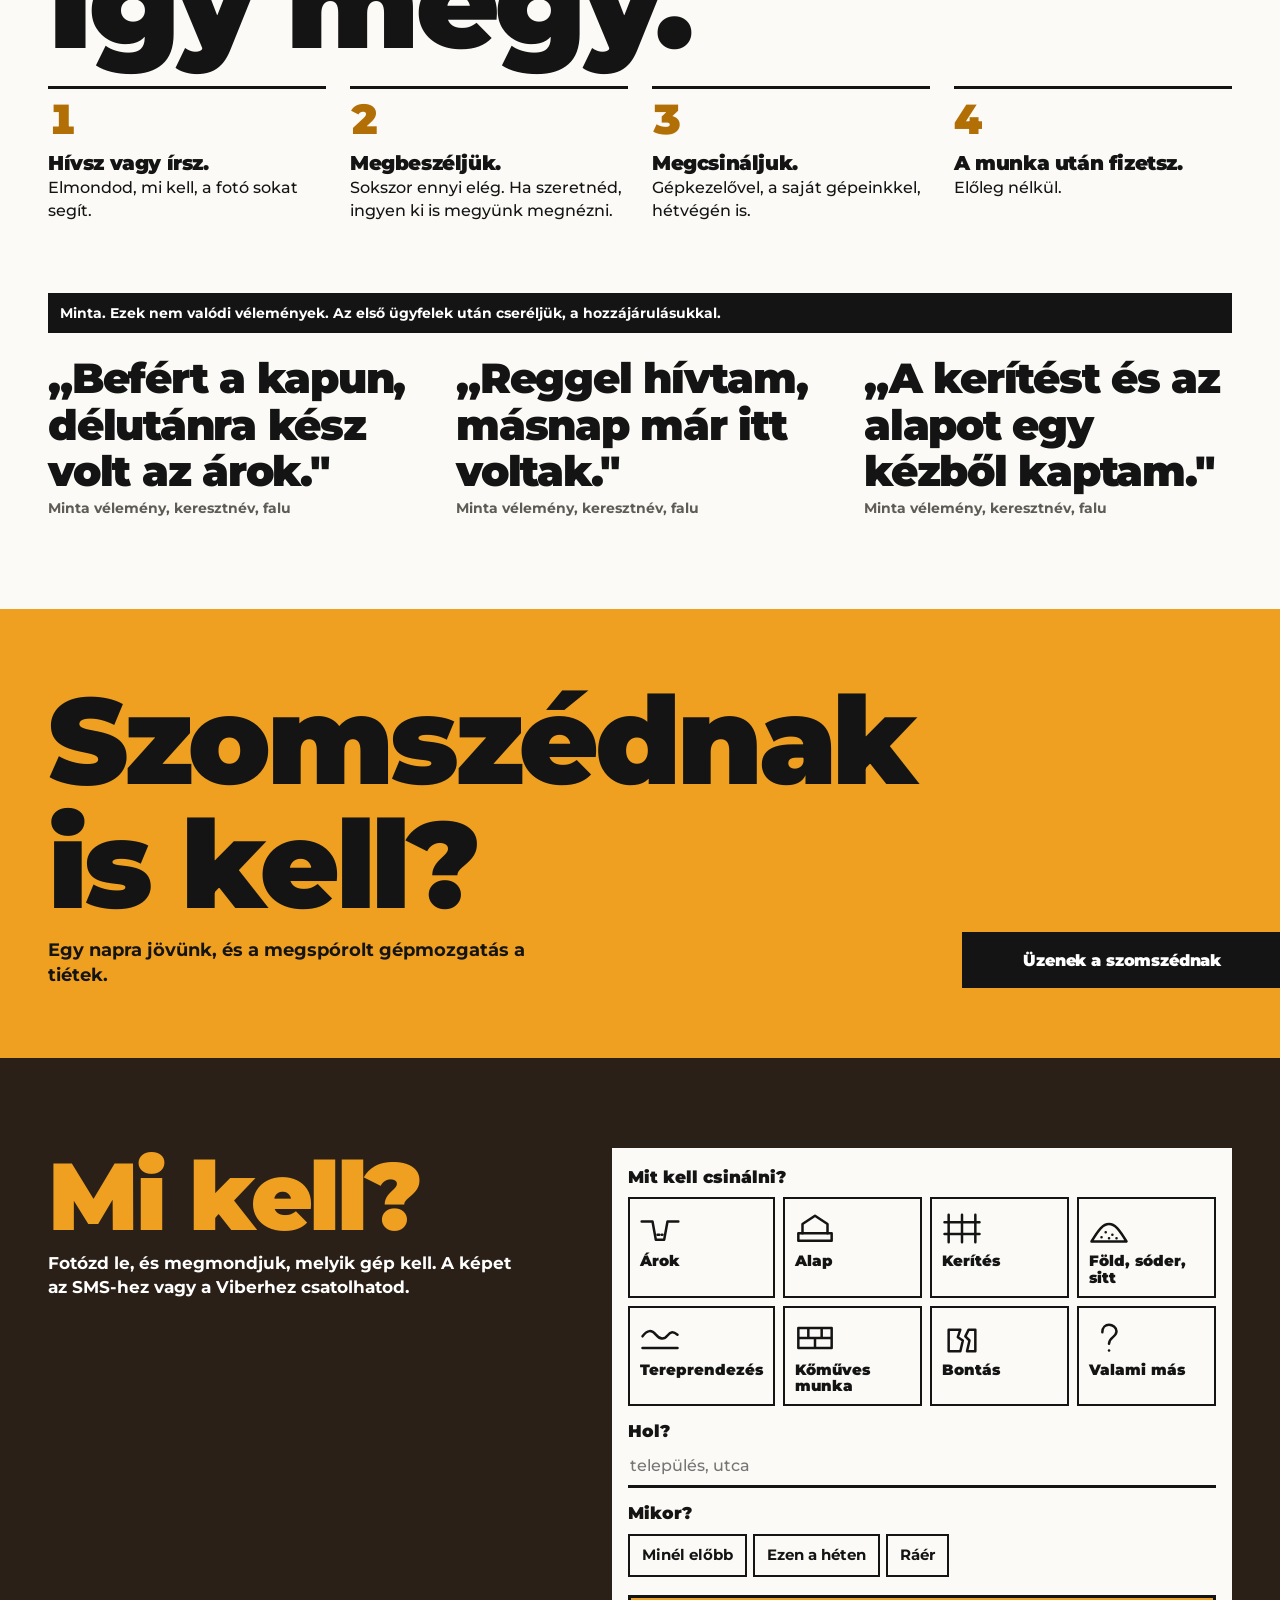
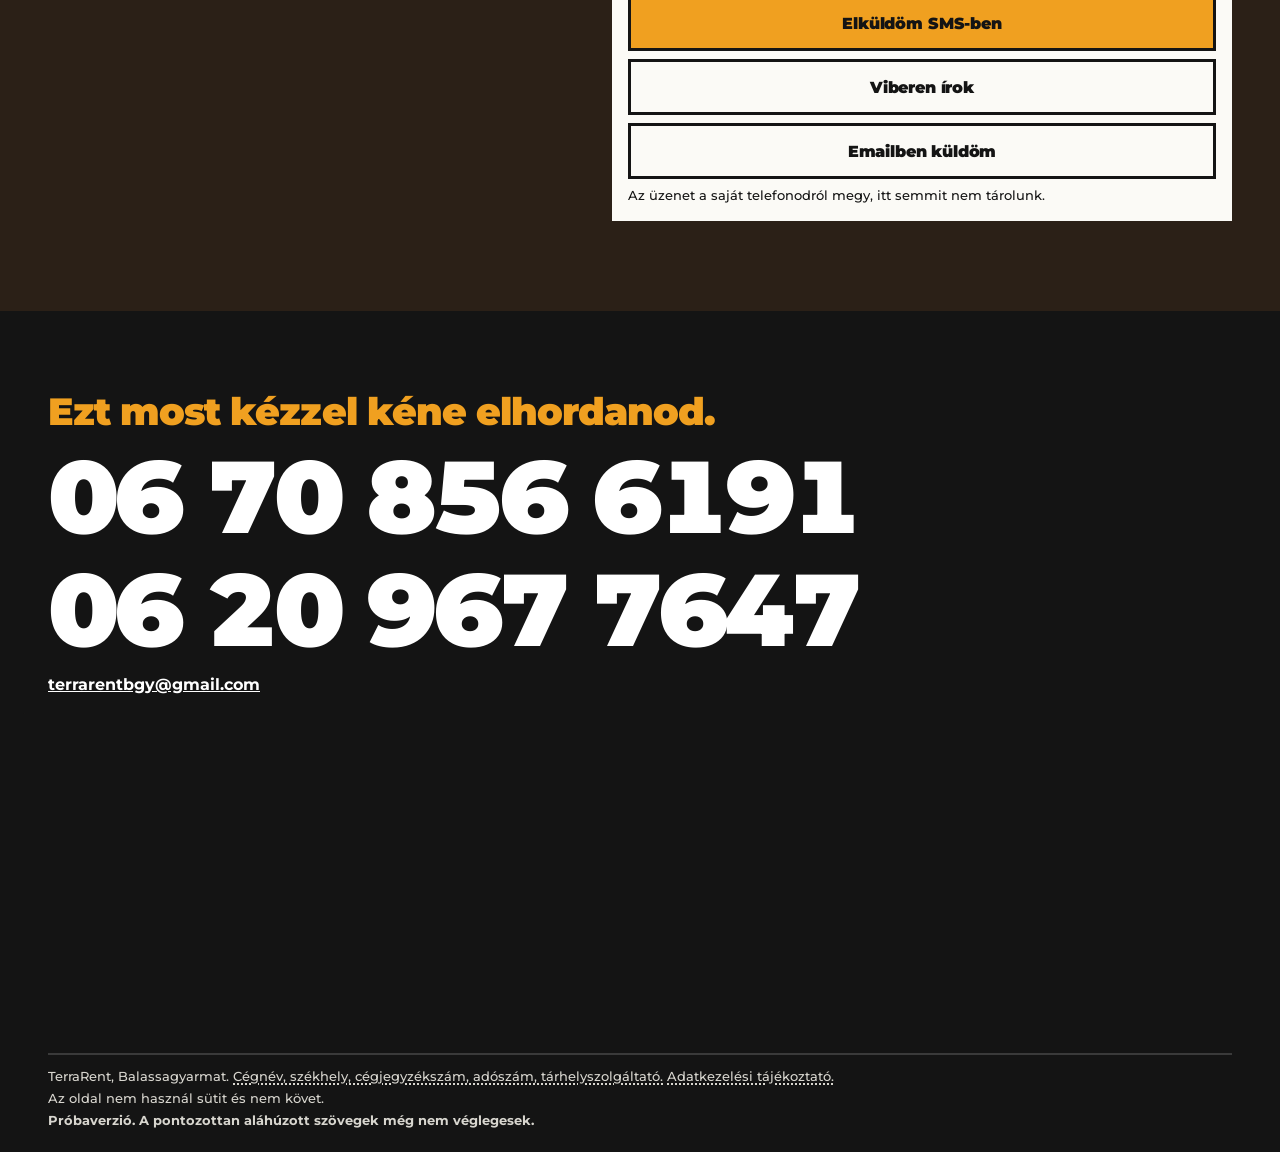
==== commit 22bdbc5c: "Térkép: fejléc ingyenes kiszállással, kiemelt zóna, településnevek; gépek a kereső alatt Co-Authored" ====
--- a/index.html
+++ b/index.html
@@ -64,11 +64,16 @@
           <a class="gomb" href="#munkalap">Kitöltöm a munkalapot</a>
         </div>
       </div>
+      <div class="kiszall-gepek" aria-hidden="true">
+        <img src="kep/bobcat.webp" width="795" height="1100" loading="lazy" alt="">
+        <img src="kep/lubeck.webp" width="1200" height="963" loading="lazy" alt="">
+      </div>
     </div>
     <figure class="terkep">
+      <div class="terkep-fej"><b>Ingyenes kiszállás Nyugat-Nógrádban</b><span>Egész Nógrád, Észak-Pest, Hatvan, Dél-Szlovákia: megállapodás szerint</span></div>
       <svg id="terkep" role="img" aria-label="Térkép: a települések, ahova a balassagyarmati telepről kimegyünk"></svg>
       <figcaption>
-        <span><i class="p1"></i><span class="dummy">Nincs kiszállási díj</span></span>
+        <span><i class="p1"></i><span class="dummy">Ingyenes kiszállás</span></span>
         <span><i class="p2"></i>Kimegyünk</span>
         <span class="forras">Térkép: <a href="https://www.openstreetmap.org/copyright">OpenStreetMap</a></span>
       </figcaption>
--- a/style.css
+++ b/style.css
@@ -72,6 +72,13 @@
 .valasz-gomb{display:grid;gap:8px;grid-template-columns:1fr 1.5fr;margin-top:14px}
 .valasz-gomb .gomb{font-size:.95rem;padding:0 8px}
 .terkep{margin:26px calc(-1 * var(--g)) 0}
+.terkep-fej{background:var(--orange);color:var(--ink);padding:10px var(--g) 11px}
+.terkep-fej b{display:block;font-weight:900;font-size:clamp(1.15rem,5vw,1.7rem);letter-spacing:-.025em;line-height:1.1}
+.terkep-fej span{display:block;font-weight:700;font-size:.86rem;margin-top:3px;line-height:1.25}
+#terkep .zona{fill:rgba(240,160,32,.2);stroke:#F0A020;stroke-width:3;stroke-linejoin:round}
+#terkep text.varos{font-size:30px;font-weight:900}
+#terkep .varos2{display:none}
+.kiszall-gepek{display:none}
 #terkep{width:100%;height:auto;background:var(--fold2)}
 #terkep .pont{cursor:pointer}
 #terkep text{font-family:'Mont',sans-serif;font-weight:700;fill:#fff;paint-order:stroke;stroke:var(--fold2);stroke-width:4px;stroke-linejoin:round}
@@ -249,6 +256,13 @@
   .rakodo-gerinc{width:auto;height:min(32svh,24vw);left:43vw;bottom:calc(100% + 22px)}
   .kiszall{display:grid;grid-template-columns:minmax(0,1fr) minmax(0,1.15fr);gap:56px;padding-top:80px;padding-bottom:90px;align-items:start}
   .terkep{margin:0}
+  .terkep-fej{padding:12px 16px 13px}
+  #terkep text.varos{font-size:21px}
+  #terkep .varos2{display:inline}
+  .kiszall-bal{display:flex;flex-direction:column;align-self:stretch}
+  .kiszall-gepek{display:flex;align-items:flex-end;margin-top:auto;padding-top:28px;border-bottom:6px solid #6B5233}
+  .kiszall-gepek img:first-child{width:36%;position:relative;z-index:2;margin-right:-4%}
+  .kiszall-gepek img:last-child{width:68%}
   .hova{grid-column:1/-1;margin-top:0;font-size:1.1rem}
   .terkep figcaption{padding-left:0;padding-right:0}
   .rajz{padding-top:90px;padding-bottom:90px}
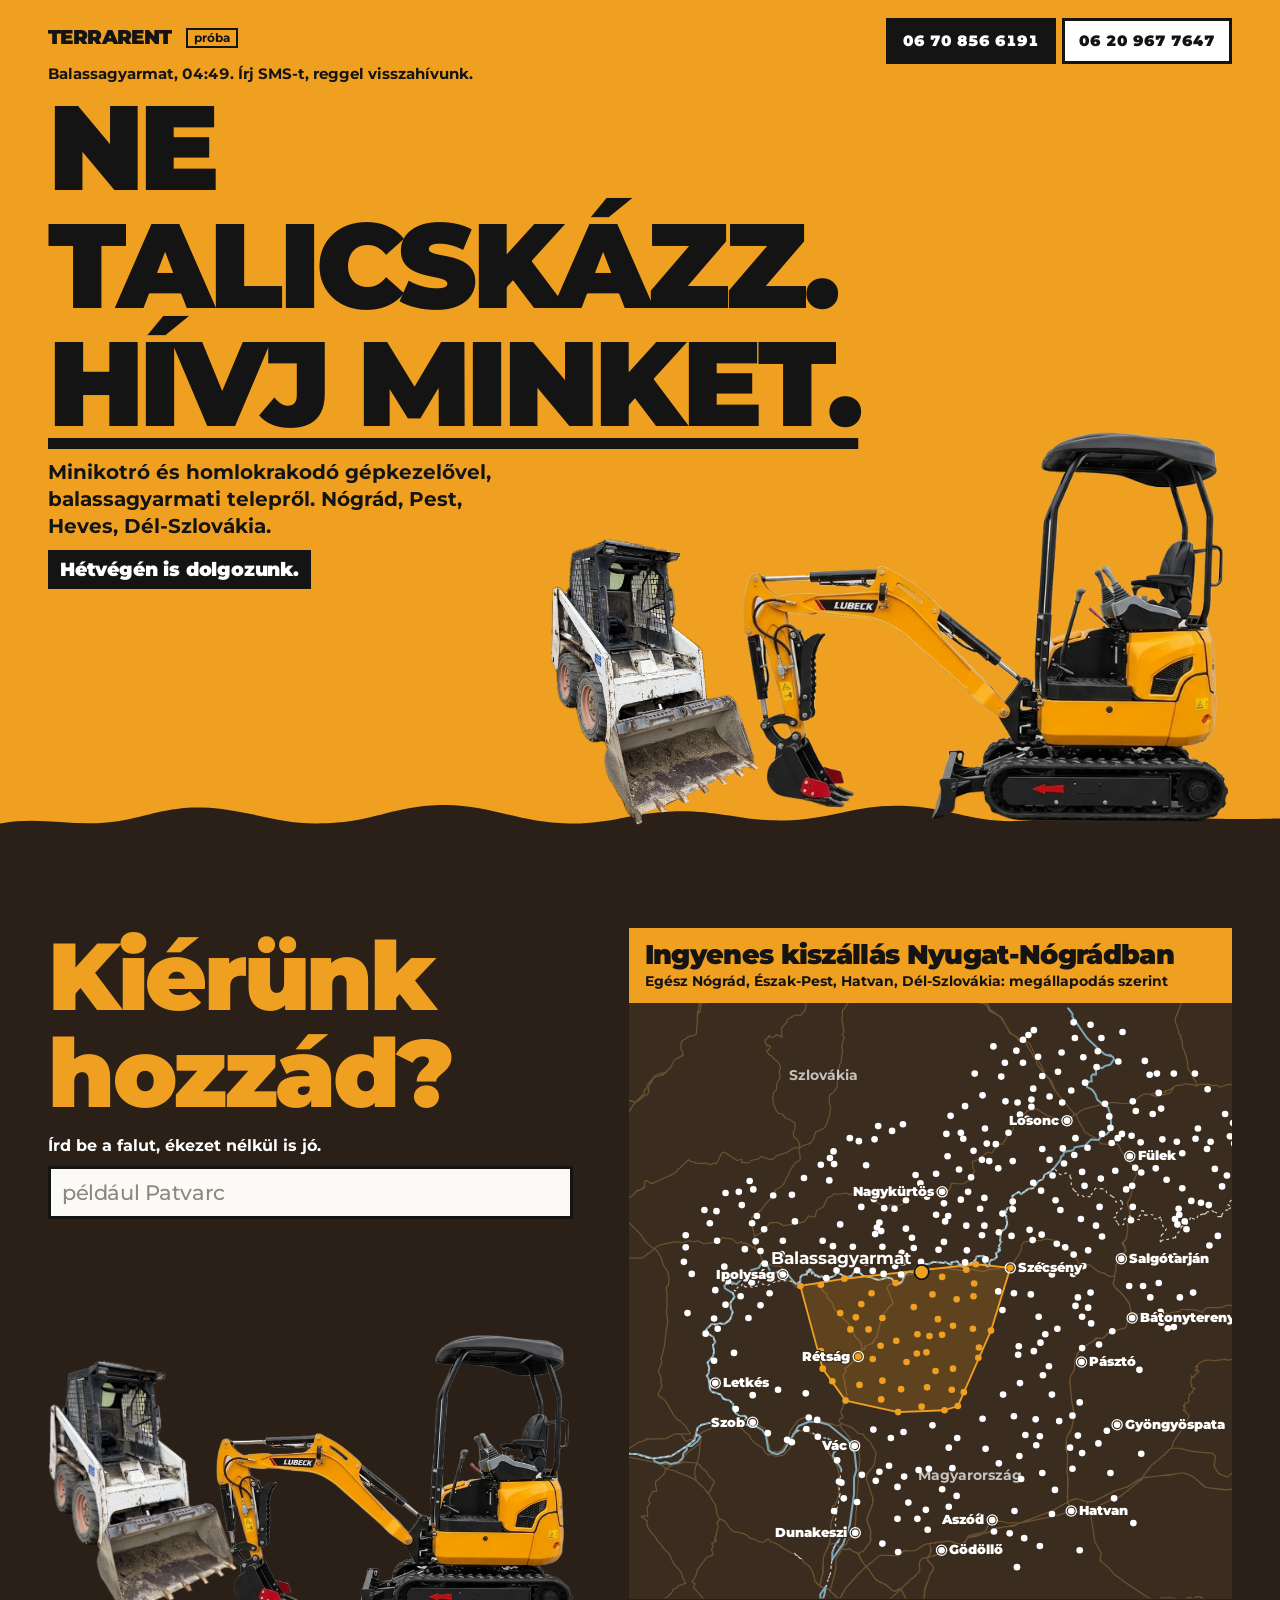
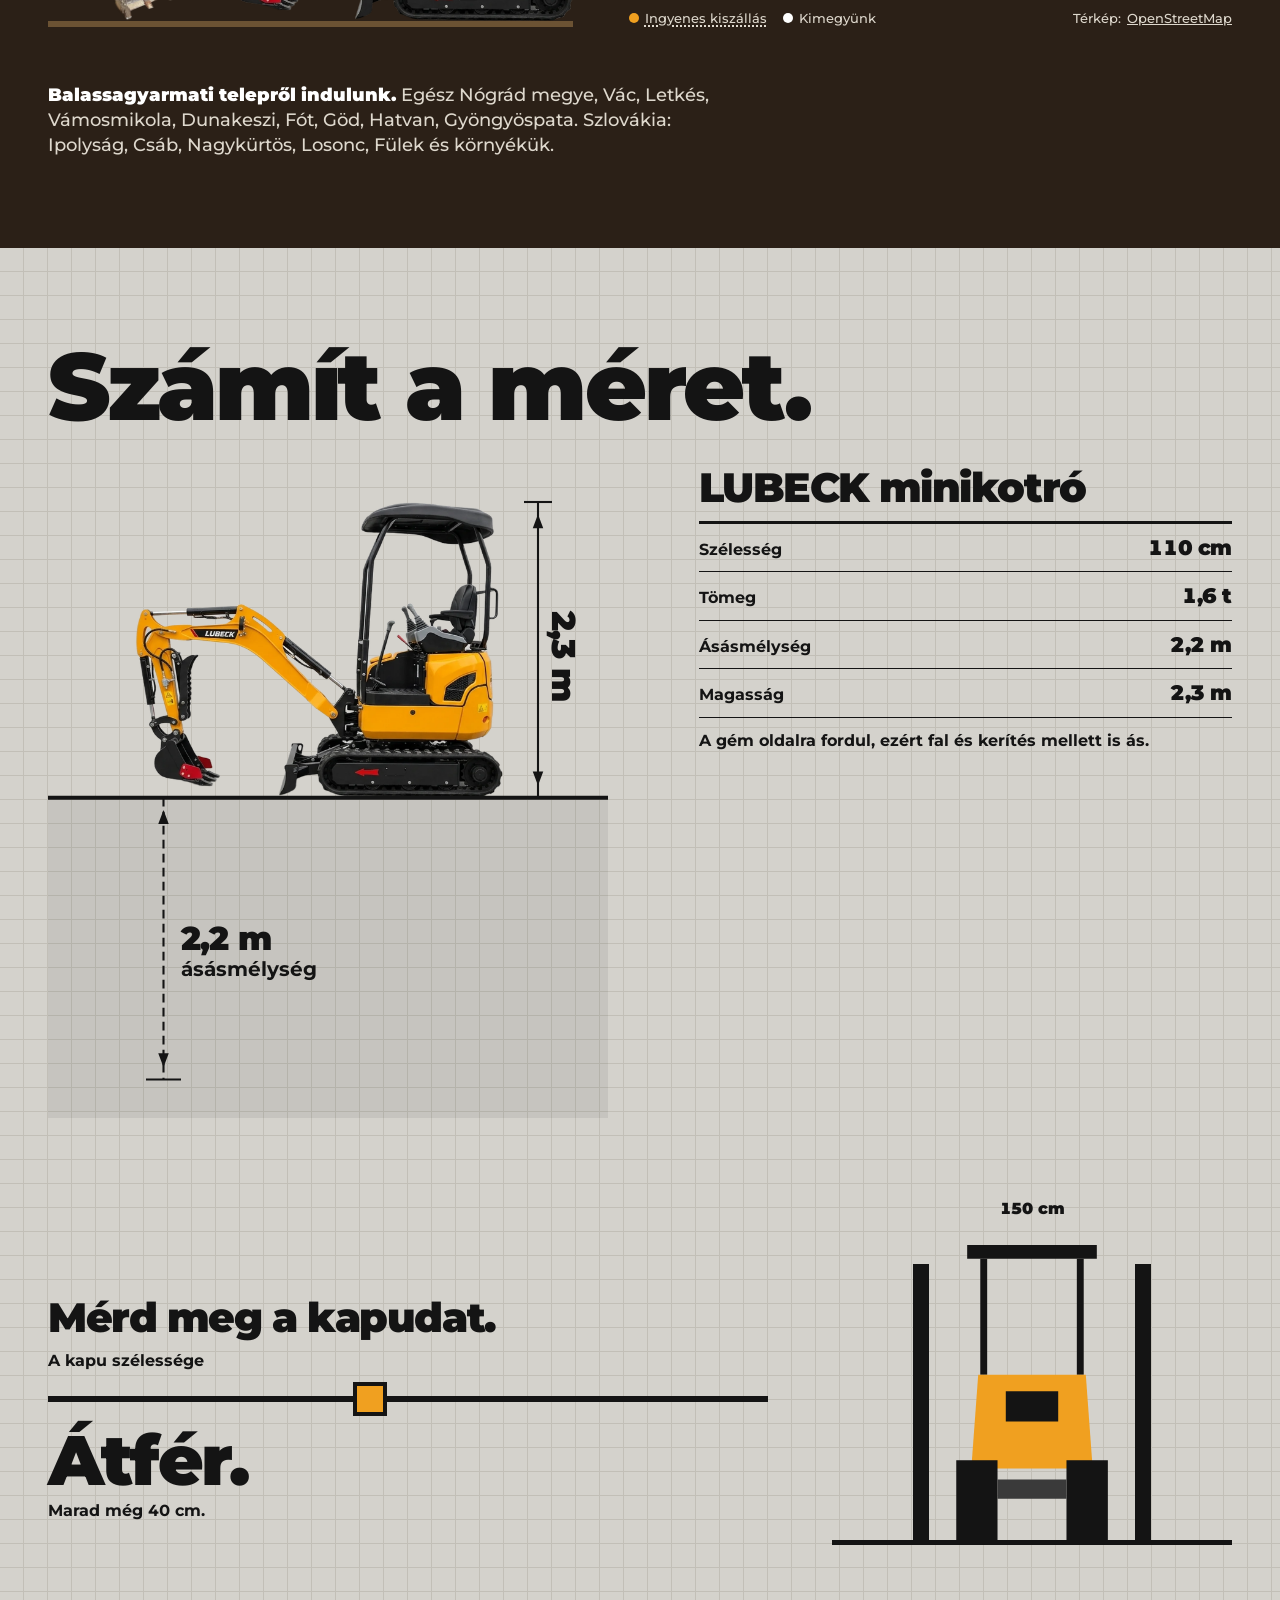
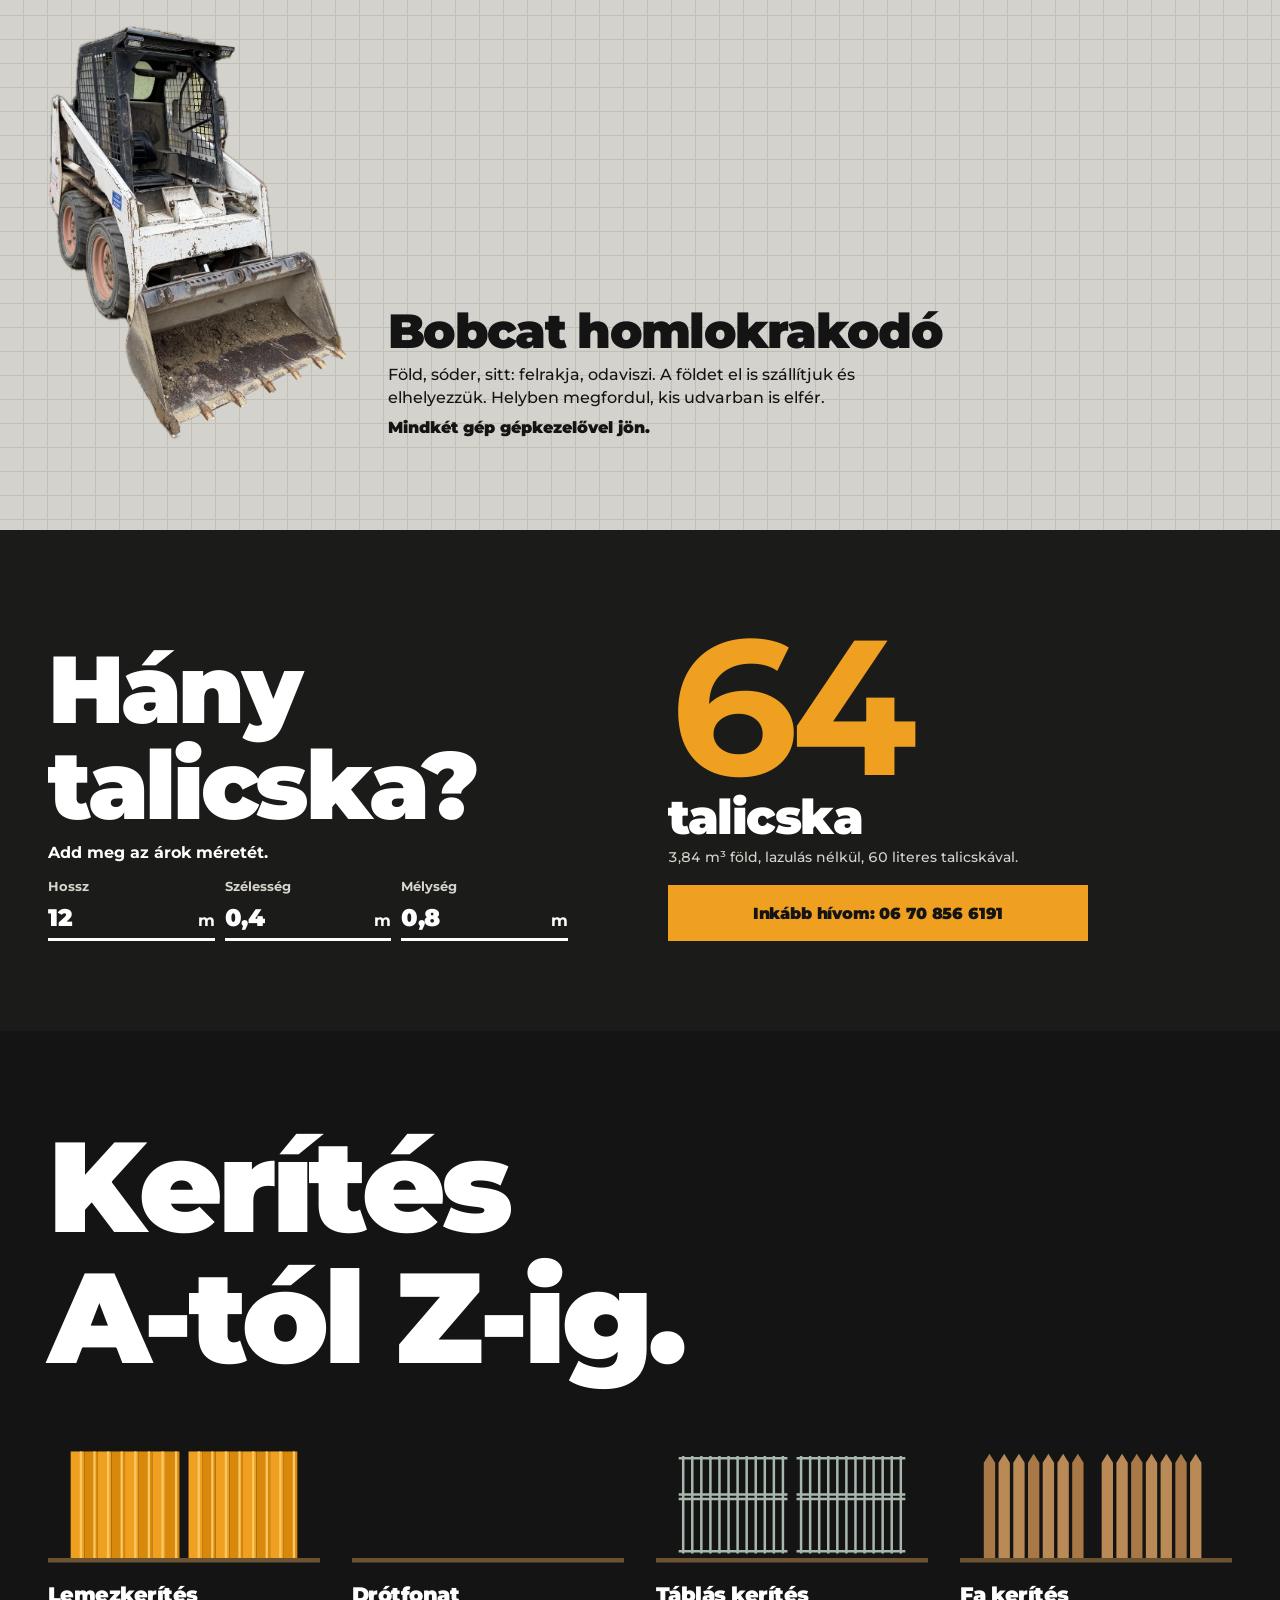
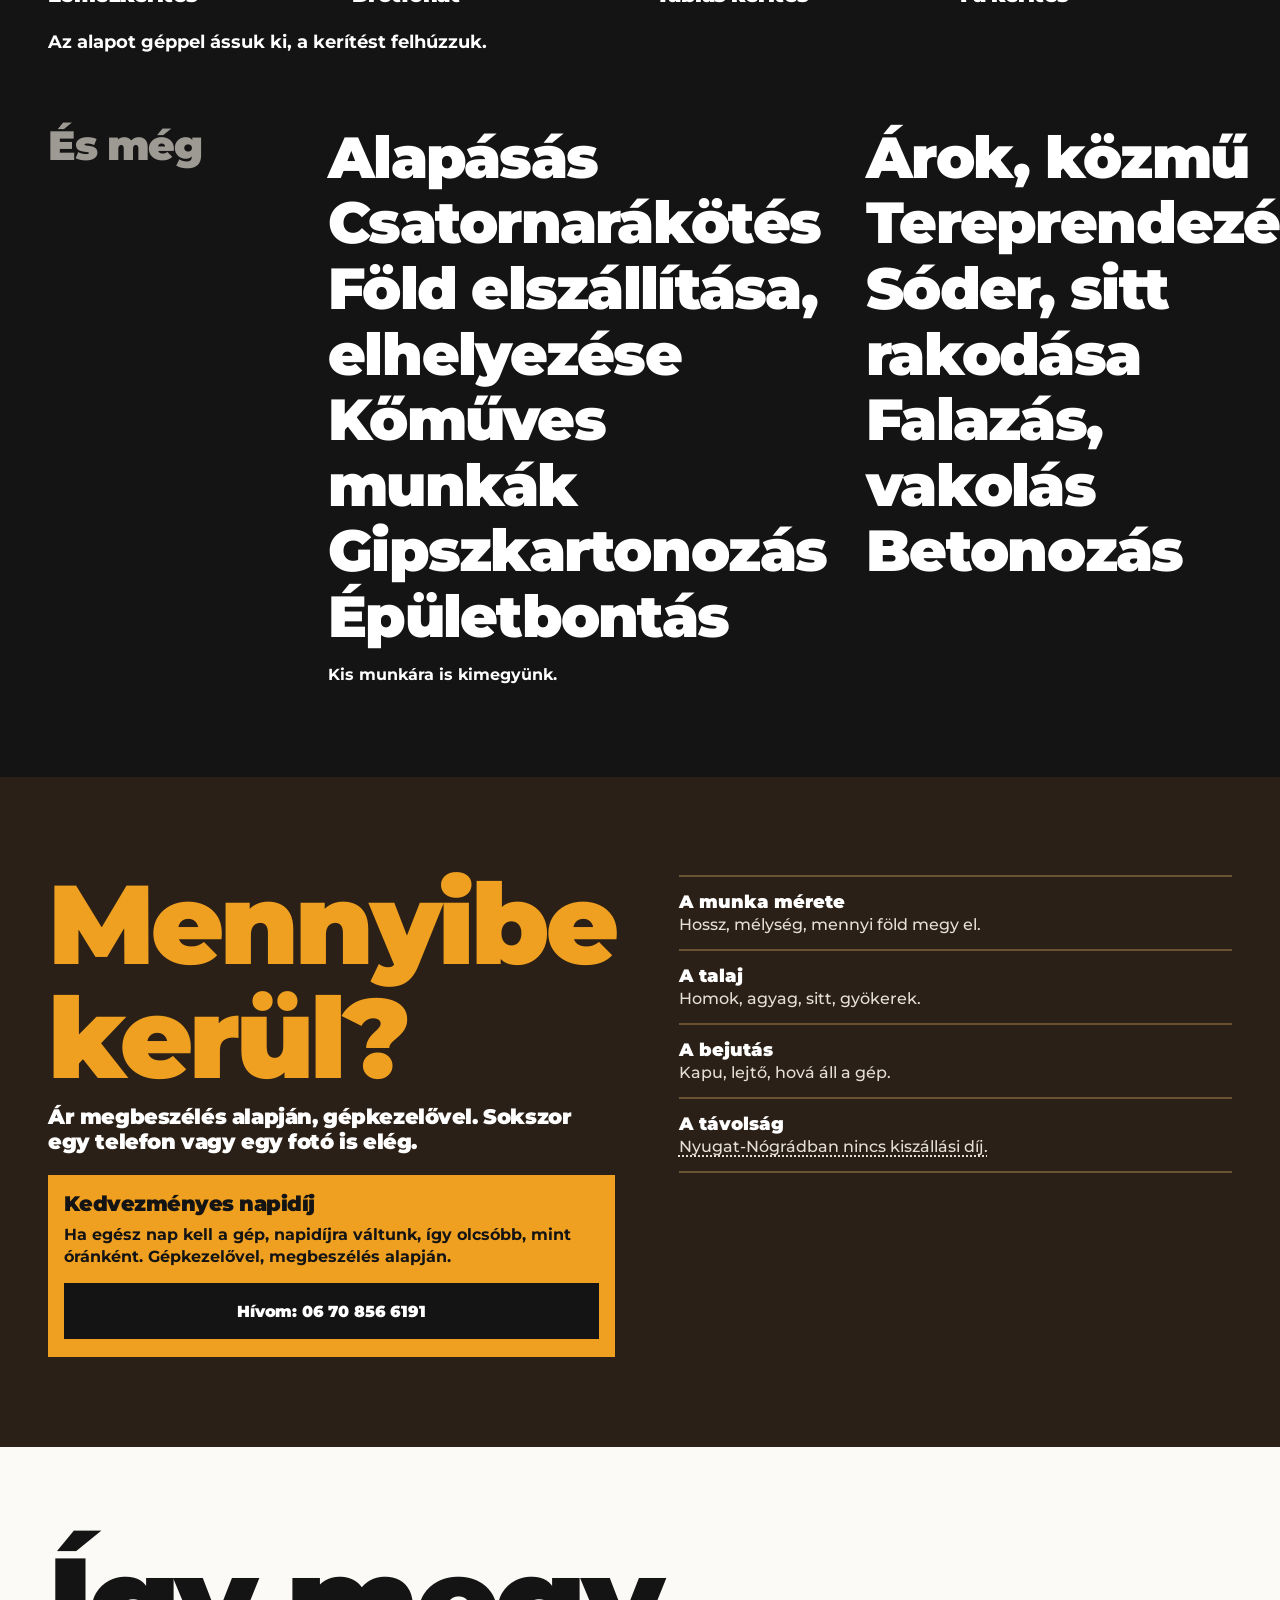
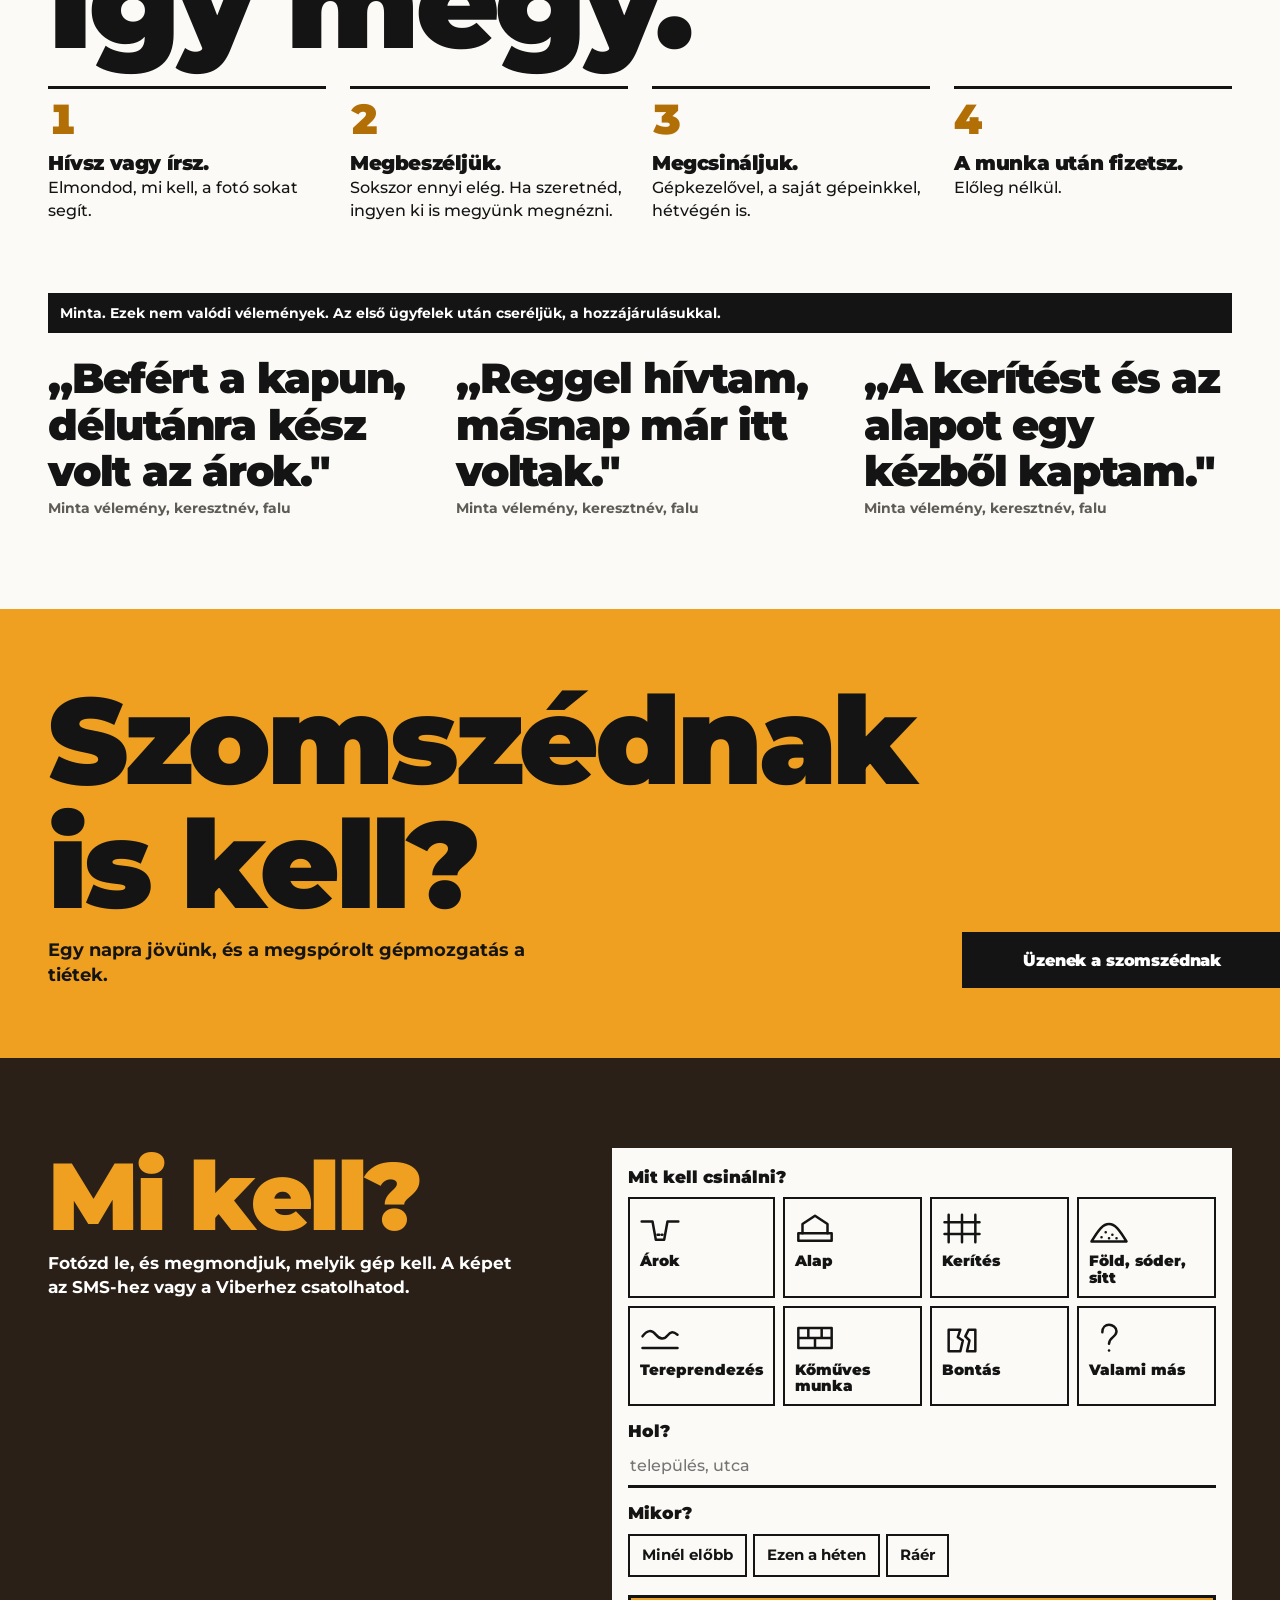
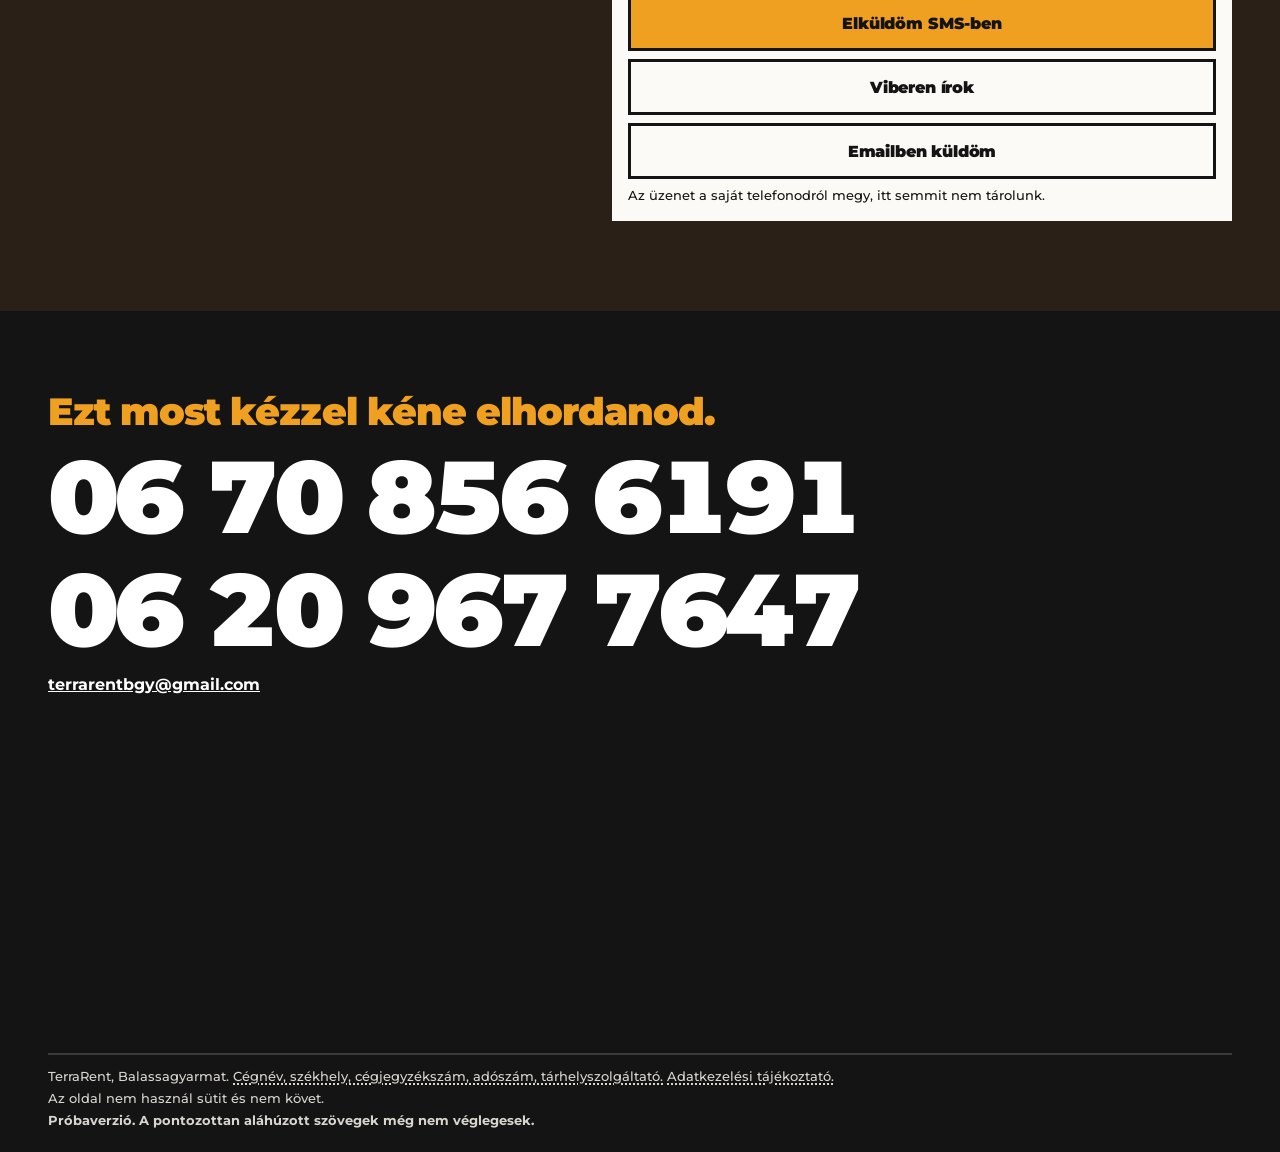
==== commit ca3bd26a: "Munkalap: a Viber-gomb vágólapra teszi a kitöltött szöveget; email-tartalék üzenet Co-Authored-By: C" ====
--- a/index.html
+++ b/index.html
@@ -243,6 +243,7 @@
         <a class="gomb gomb-fo" id="sms" href="sms:+36708566191">Elküldöm SMS-ben</a>
         <a class="gomb" id="viber" href="viber://chat?number=%2B36708566191">Viberen írok</a>
         <a class="gomb" id="level" href="mailto:terrarentbgy@gmail.com">Emailben küldöm</a>
+        <p class="kis-jegy" id="lapkesz" role="status" hidden></p>
         <p class="kis-jegy">Az üzenet a saját telefonodról megy, itt semmit nem tárolunk.</p>
       </div>
     </form>
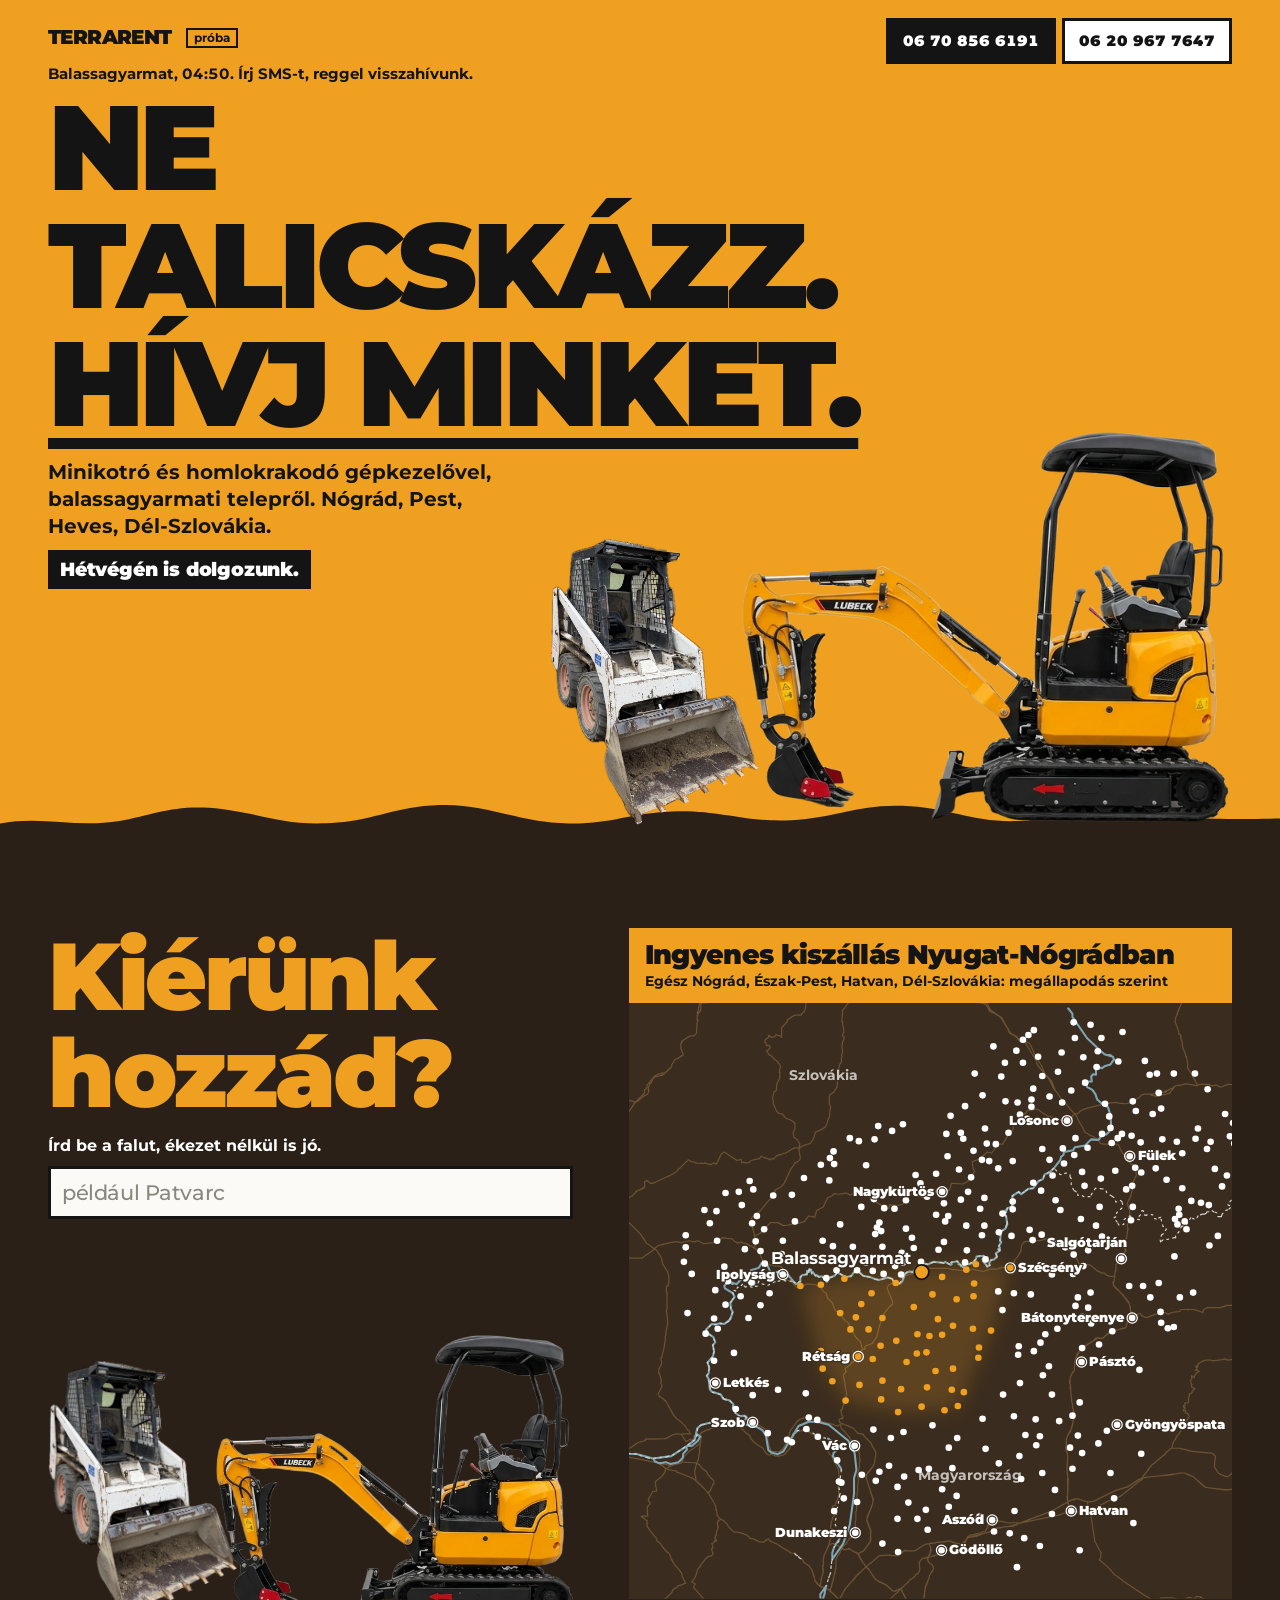
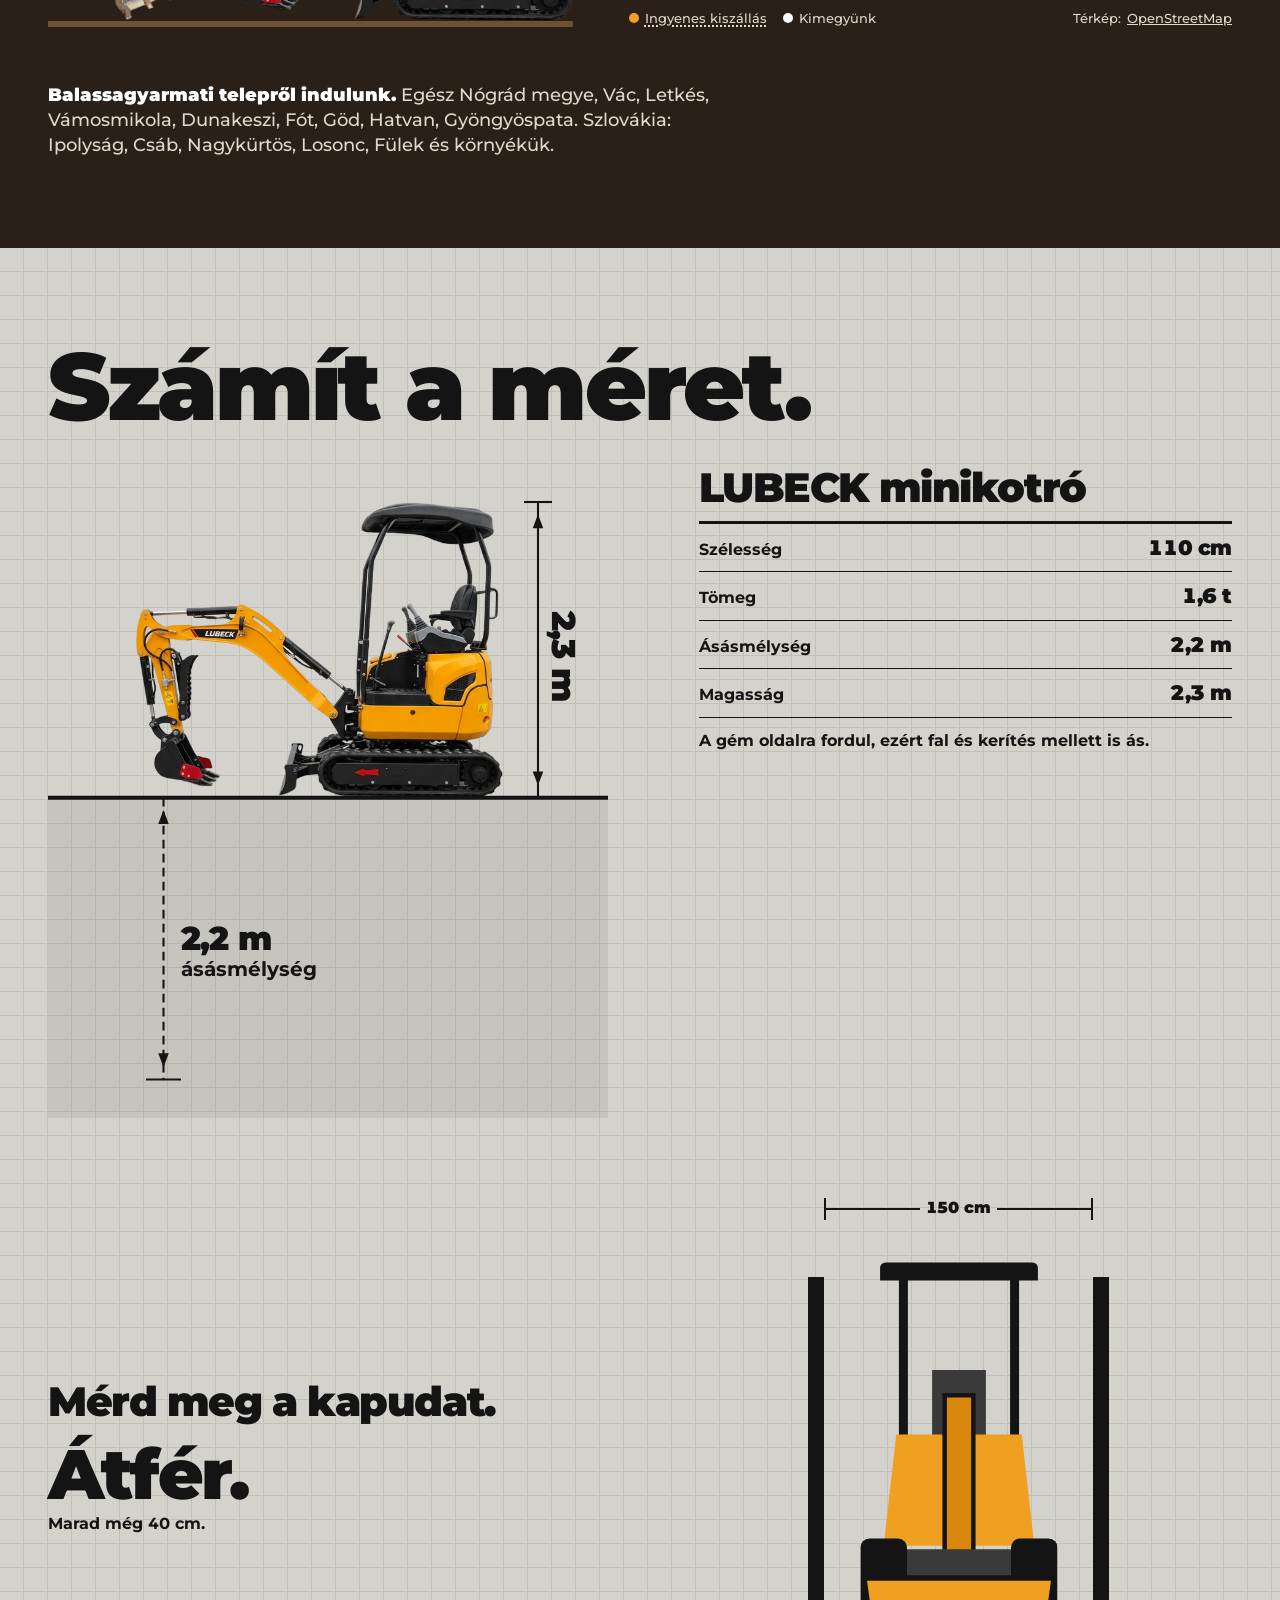
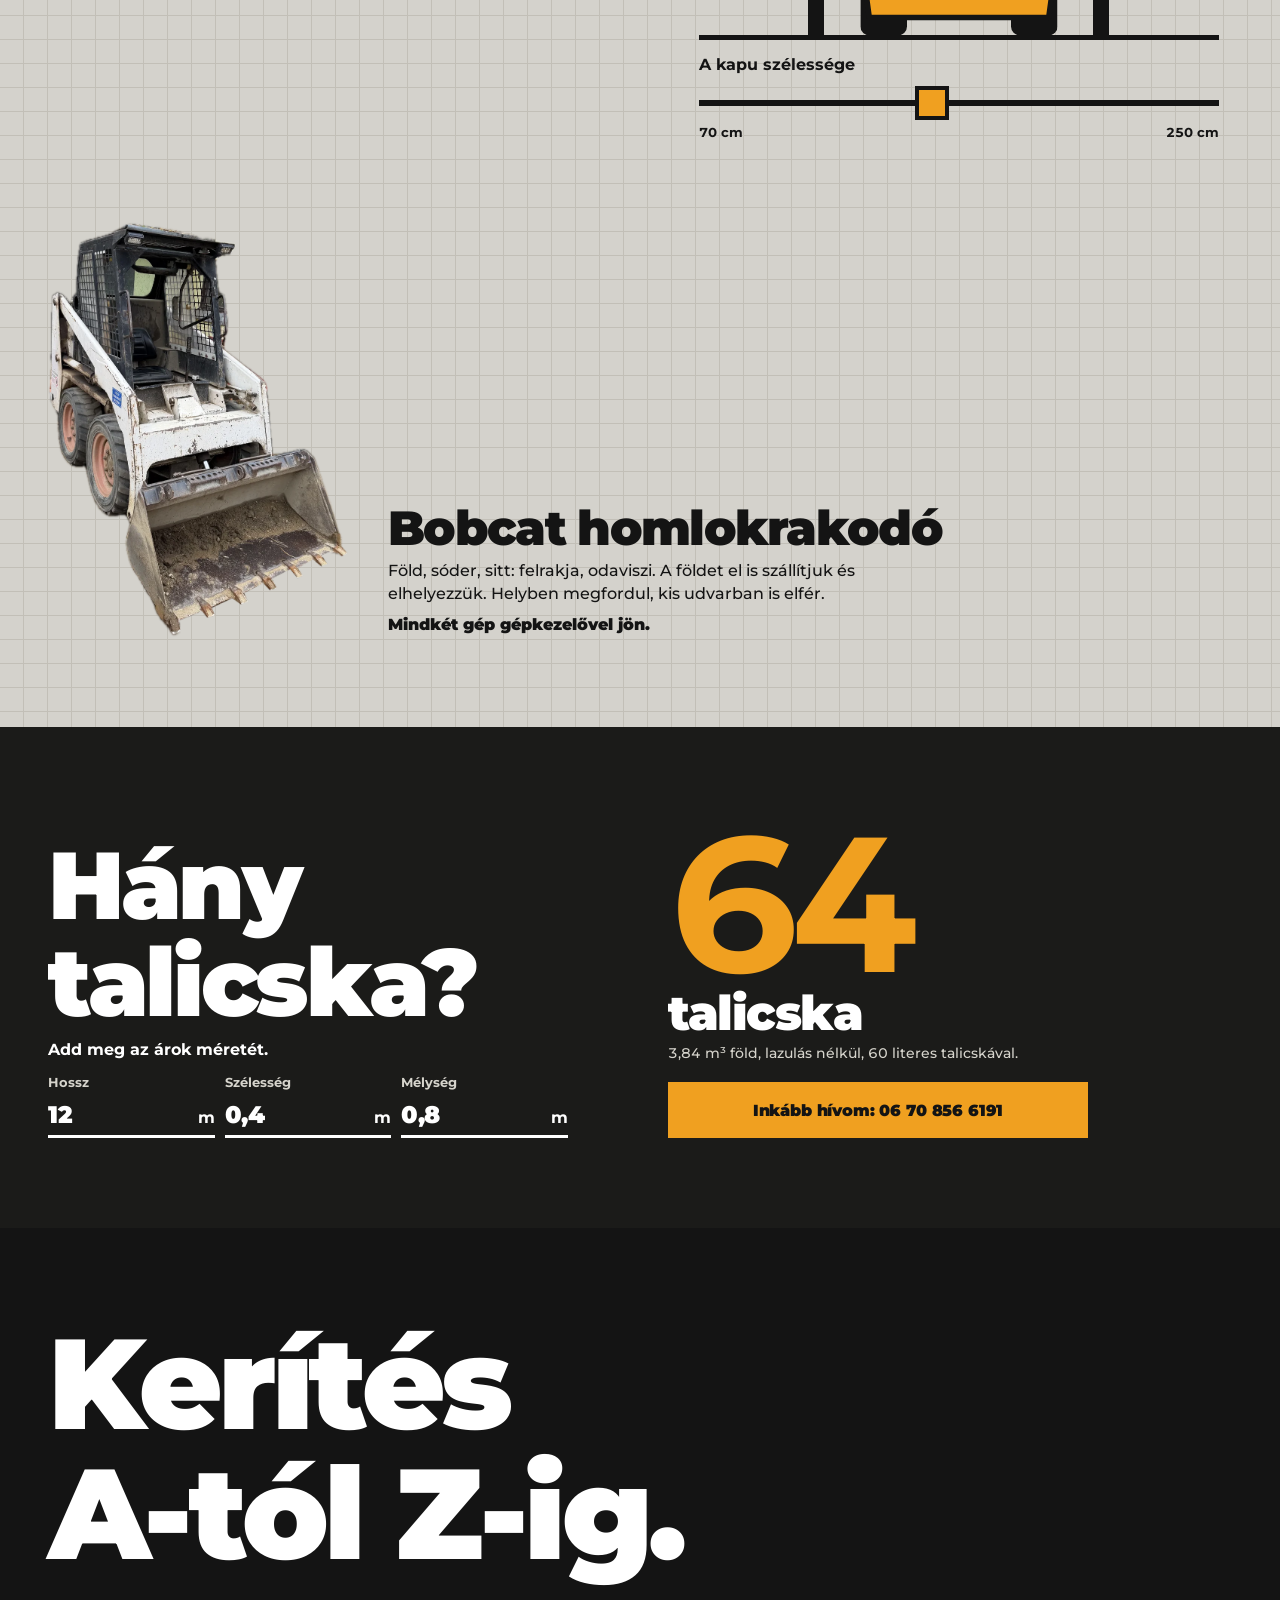
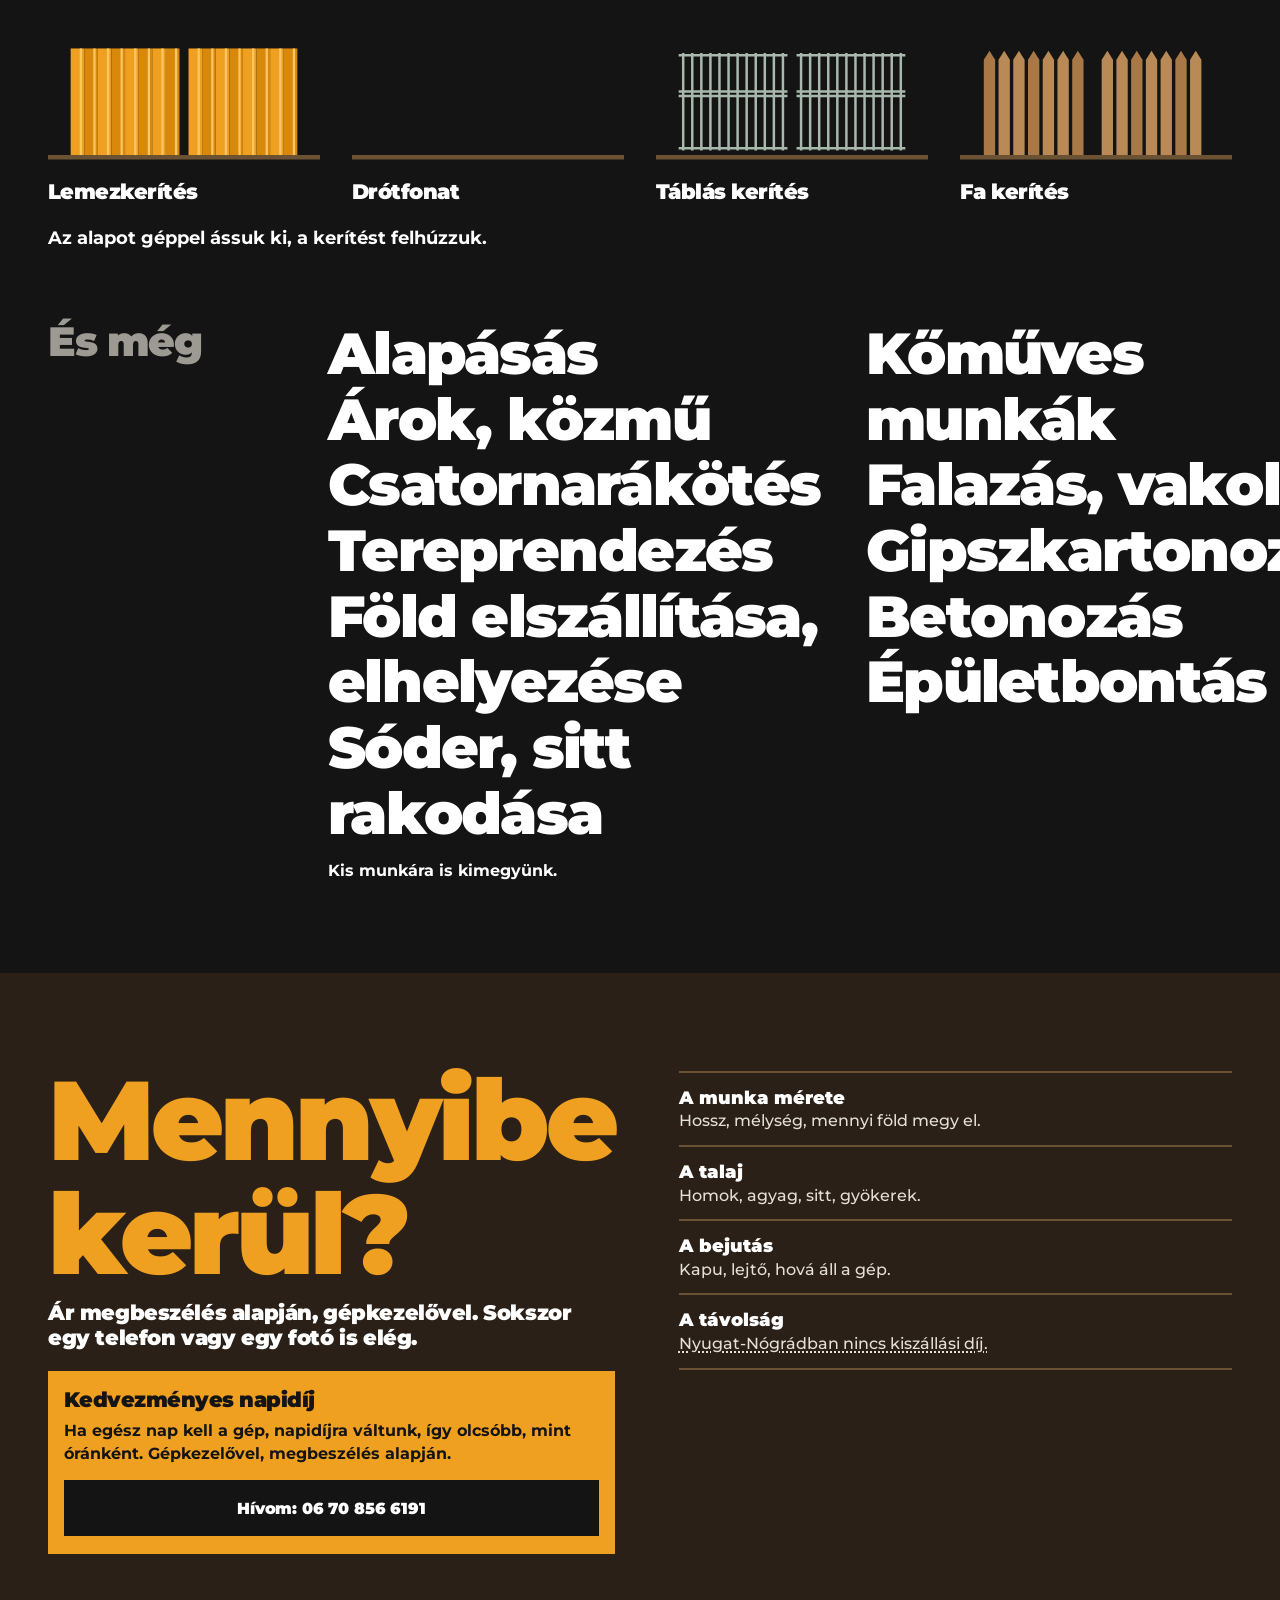
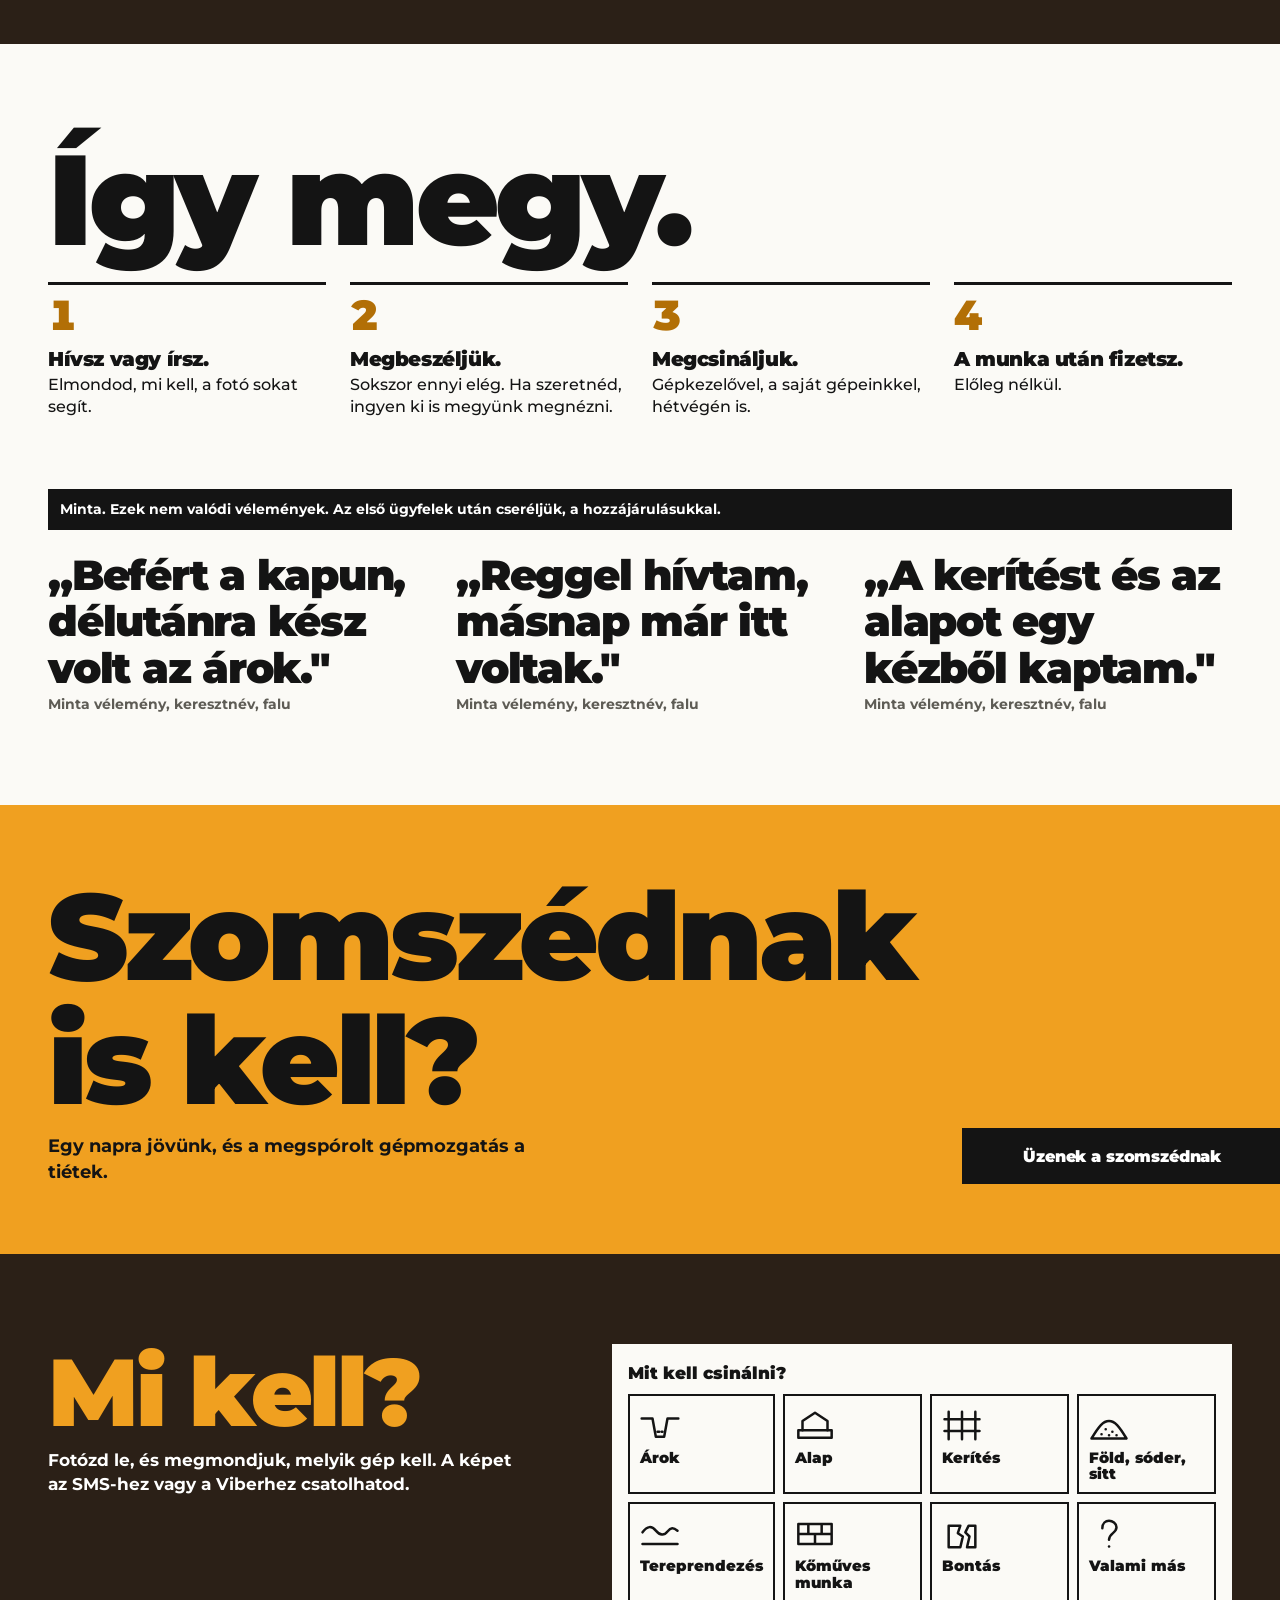
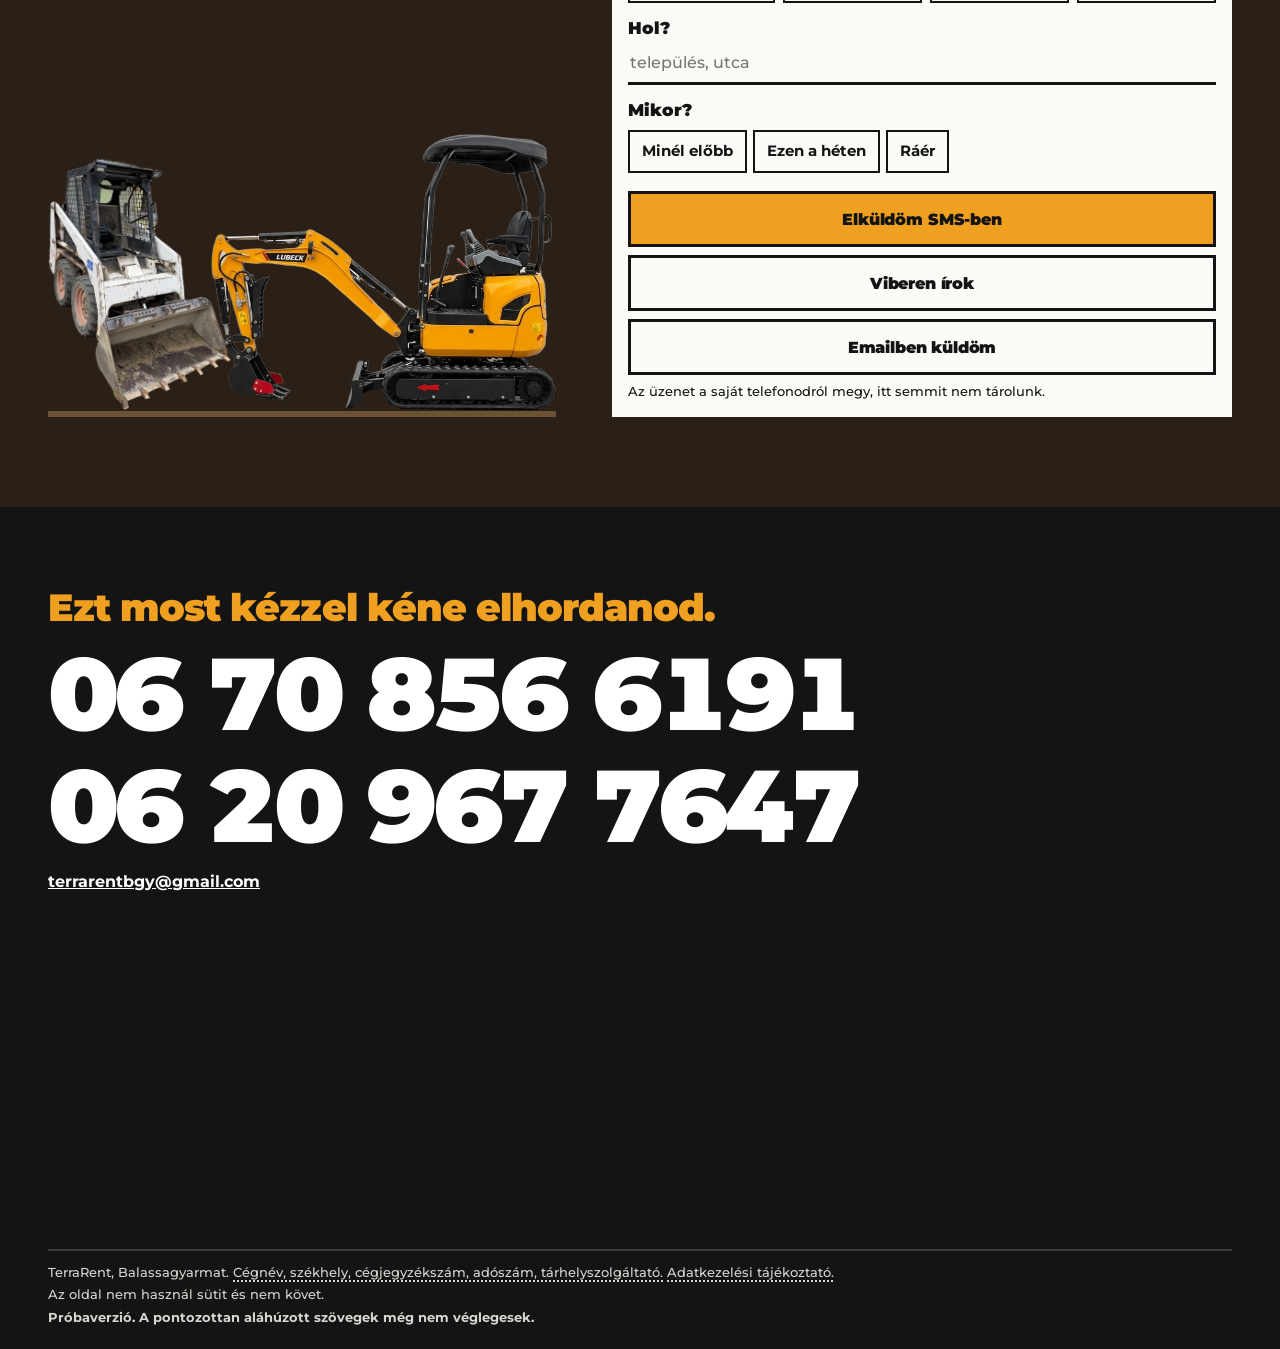
==== commit d41da205: "Kapumérő újrarendezve, térképzóna körvonal nélkül, levágott városnevek javítva A kapumérőnél a csúsz" ====
--- a/index.html
+++ b/index.html
@@ -112,22 +112,28 @@
     <div class="kapumero" id="kapu">
       <div class="kapu-szoveg">
         <h3>Mérd meg a kapudat.</h3>
+        <p class="itelet" id="itelet" role="status">Átfér.</p>
+        <p class="magyar" id="magy">Marad még 40 cm.</p>
+      </div>
+      <div class="kapu-jelenet">
+        <div class="kapu" id="kapuk" aria-hidden="true">
+          <span class="kapu-meret" id="meret">150 cm</span>
+          <svg class="szembol" id="szembol" viewBox="0 0 110 230" preserveAspectRatio="none">
+            <path d="M24 30v92M86 30v92" fill="none" stroke="#141414" stroke-width="5"/>
+            <path d="M14 22h82a3 3 0 0 1 3 3v7H11v-7a3 3 0 0 1 3-3z" fill="#141414"/>
+            <path d="M40 82h30v40H40z" fill="#3a3a3a"/>
+            <path d="M20 118h70l7 62H13z" fill="#F0A020"/>
+            <path d="M47 96h16v92H47z" fill="#D8880A" stroke="#141414" stroke-width="2.5"/>
+            <rect x="0" y="176" width="26" height="54" rx="5" fill="#141414"/>
+            <rect x="84" y="176" width="26" height="54" rx="5" fill="#141414"/>
+            <path d="M26 182h58v20H26z" fill="#3a3a3a"/>
+            <path d="M2 198h106l-3 22H5z" fill="#F0A020" stroke="#141414" stroke-width="3" stroke-linejoin="round"/>
+          </svg>
+          <div class="oszlop" id="bal"></div><div class="oszlop" id="jobb"></div>
+        </div>
         <label for="cs">A kapu szélessége</label>
         <input id="cs" type="range" min="70" max="250" value="150" step="1">
-        <p class="itelet" id="itelet" role="status">Átfér.</p>
-        <p class="magyar" id="magy">Marad még 40 cm.</p>
-      </div>
-      <div class="kapu" id="kapuk" aria-hidden="true">
-        <span class="kapu-meret" id="meret">150 cm</span>
-        <div class="oszlop" id="bal"></div><div class="oszlop" id="jobb"></div>
-        <svg class="szembol" id="szembol" viewBox="0 0 110 230" preserveAspectRatio="none">
-          <path d="M20 26v84M90 26v84" fill="none" stroke="#141414" stroke-width="5"/>
-          <path d="M8 16h94v10H8z" fill="#141414"/>
-          <path d="M16 110h78l5 68H11z" fill="#F0A020"/>
-          <path d="M36 122h38v22H36z" fill="#141414"/>
-          <rect x="0" y="172" width="30" height="58" fill="#141414"/><rect x="80" y="172" width="30" height="58" fill="#141414"/>
-          <path d="M30 186h50v14H30z" fill="#3a3a3a"/>
-        </svg>
+        <div class="kapu-skala" aria-hidden="true"><span>70 cm</span><span>250 cm</span></div>
       </div>
     </div>
 
@@ -218,6 +224,10 @@
     <div class="ml-bal">
       <h2>Mi kell?</h2>
       <p>Fotózd le, és megmondjuk, melyik gép kell. A képet az SMS-hez vagy a Viberhez csatolhatod.</p>
+      <div class="kiszall-gepek" aria-hidden="true">
+        <img src="kep/bobcat.webp" width="795" height="1100" loading="lazy" alt="">
+        <img src="kep/lubeck.webp" width="1200" height="963" loading="lazy" alt="">
+      </div>
     </div>
     <form class="munkalap" id="lap" onsubmit="return false">
       <fieldset class="valaszt">
--- a/style.css
+++ b/style.css
@@ -75,7 +75,7 @@
 .terkep-fej{background:var(--orange);color:var(--ink);padding:10px var(--g) 11px}
 .terkep-fej b{display:block;font-weight:900;font-size:clamp(1.15rem,5vw,1.7rem);letter-spacing:-.025em;line-height:1.1}
 .terkep-fej span{display:block;font-weight:700;font-size:.86rem;margin-top:3px;line-height:1.25}
-#terkep .zona{fill:rgba(240,160,32,.2);stroke:#F0A020;stroke-width:3;stroke-linejoin:round}
+#terkep .zona{fill:rgba(240,160,32,.2)}
 #terkep text.varos{font-size:30px;font-weight:900}
 #terkep .varos2{display:none}
 .kiszall-gepek{display:none}
@@ -110,7 +110,7 @@
 .rajz-adat p{margin-top:12px;font-weight:700}
 
 .kapumero{margin-top:52px}
-.kapumero label{display:block;font-weight:700;margin-top:12px}
+.kapumero label{display:block;font-weight:700;margin-top:14px}
 input[type=range]{-webkit-appearance:none;appearance:none;width:100%;height:52px;background:transparent;touch-action:none;cursor:pointer;margin:0;display:block}
 input[type=range]::-webkit-slider-runnable-track{height:6px;background:var(--ink)}
 input[type=range]::-moz-range-track{height:6px;background:var(--ink)}
@@ -119,13 +119,16 @@
 input[type=range]:focus{outline:0}
 input[type=range]:focus-visible::-webkit-slider-thumb{outline:3px solid var(--ink);outline-offset:2px}
 input[type=range]:focus-visible::-moz-range-thumb{outline:3px solid var(--ink);outline-offset:2px}
-.itelet{font-weight:900;font-size:clamp(2.2rem,10vw,4.4rem);letter-spacing:-.04em;line-height:1;white-space:nowrap}
+.itelet{margin-top:16px;font-weight:900;font-size:clamp(2.2rem,10vw,4.4rem);letter-spacing:-.04em;line-height:1;white-space:nowrap}
 .itelet.rossz{color:#a12a12}
 .magyar{font-weight:700;margin-top:4px;min-height:2.84em}
 .kapu{position:relative;margin-top:18px;border-bottom:5px solid var(--ink);overflow:hidden;height:320px}
-.kapu-meret{position:absolute;top:0;left:50%;transform:translateX(-50%);font-weight:900;white-space:nowrap}
+.kapu-meret{position:absolute;top:0;height:22px;display:flex;align-items:center;gap:6px;font-weight:900;white-space:nowrap;border:solid var(--ink);border-width:0 2px}
+.kapu-meret::before,.kapu-meret::after{content:'';flex:1;height:2px;background:var(--ink)}
 .oszlop{position:absolute;bottom:0;width:16px;background:var(--ink)}
-.szembol{position:absolute;bottom:0;left:50%;transform:translateX(-50%)}
+.oszlop.rossz{background:#a12a12}
+.szembol{position:absolute;bottom:0;left:50%;transform:translateX(-50%);display:block}
+.kapu-skala{display:flex;justify-content:space-between;font-size:.82rem;font-weight:700;margin-top:-6px}
 
 .rakodo{display:grid;grid-template-columns:42% 1fr;gap:16px;align-items:end;margin-top:56px}
 .rakodo h3{font-size:clamp(1.35rem,5.6vw,3rem)}
@@ -269,7 +272,8 @@
   .rajz-sor{display:grid;grid-template-columns:minmax(0,1.1fr) minmax(0,1fr);gap:64px;align-items:start;margin-top:32px}
   .metszet{margin-top:0;max-width:560px}
   .rajz-adat{margin-top:0}
-  .kapumero{display:grid;grid-template-columns:minmax(0,1fr) 400px;gap:64px;align-items:end;margin-top:80px}
+  .kapumero{display:grid;grid-template-columns:minmax(0,1.1fr) minmax(0,1fr);gap:64px;align-items:center;margin-top:80px}
+  .kapu-jelenet{max-width:520px}
   .kapu{margin-top:0}
   .rakodo{grid-template-columns:300px minmax(0,560px);gap:40px;margin-top:80px}
   .szamolo-hely{display:grid;grid-template-columns:1fr 1fr;gap:56px;padding-top:90px;padding-bottom:90px;align-items:end}
@@ -279,7 +283,8 @@
   .keritesek{grid-template-columns:repeat(4,1fr);gap:32px;margin-top:40px}
   .tobbi{display:grid;grid-template-columns:240px 1fr;column-gap:40px;padding-top:70px}
   .tobbi p{grid-column:2}
-  .tobbi ul{margin-top:0;display:grid;grid-template-columns:1fr 1fr;column-gap:40px}
+  .tobbi ul{margin-top:0;columns:2;column-gap:40px}
+  .tobbi li{break-inside:avoid}
   .ar{display:grid;grid-template-columns:1fr 1fr;gap:64px;padding-top:90px;padding-bottom:90px}
   .ar ul{margin-top:8px}
   .igy{padding-top:90px;padding-bottom:70px}
@@ -292,6 +297,7 @@
   .szomszed p{grid-column:1}
   .szomszed .gomb{grid-column:2;grid-row:1/span 2;align-self:end;width:320px;margin:0}
   .munkalap-hely{display:grid;grid-template-columns:1fr minmax(0,620px);gap:56px;padding-top:90px;padding-bottom:90px;align-items:start}
+  .ml-bal{display:flex;flex-direction:column;align-self:stretch}
   .munkalap{margin-top:0}
   .valaszt{grid-template-columns:repeat(4,1fr)}
   .lab{padding-top:80px}
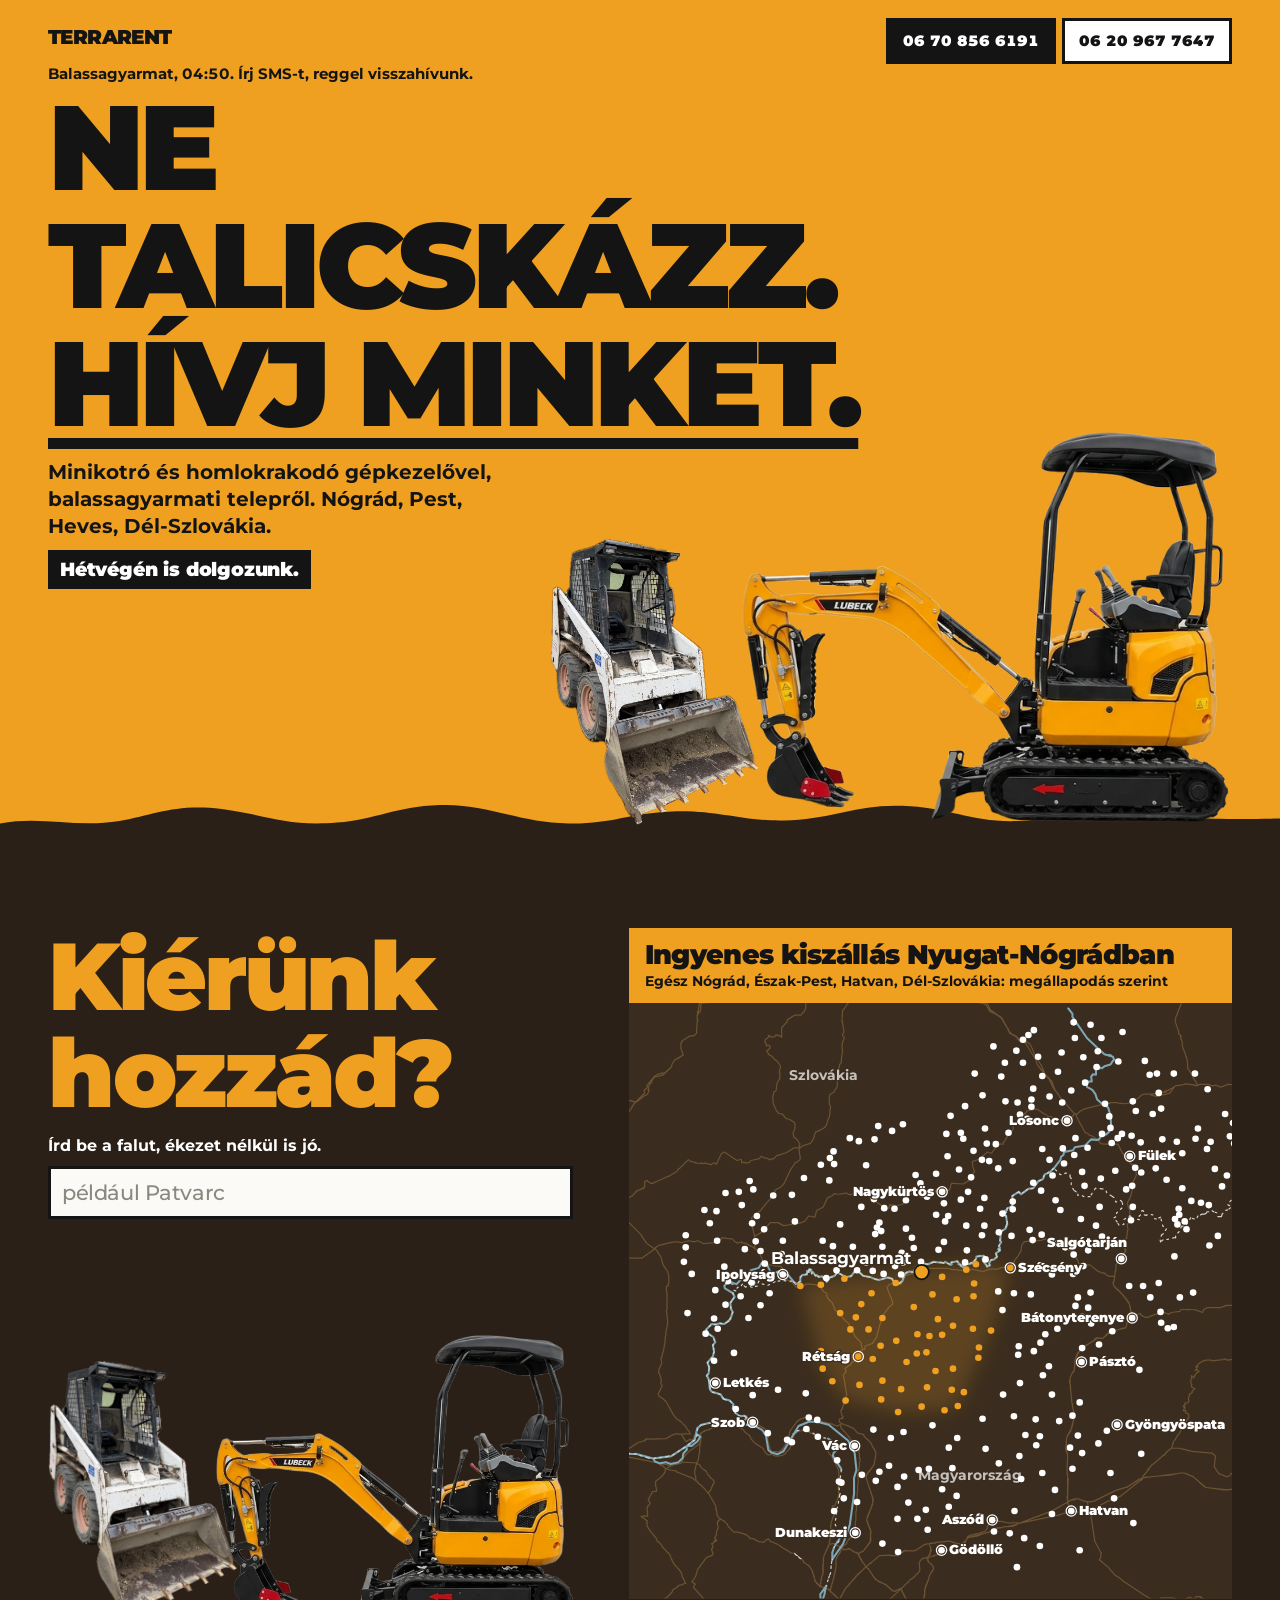
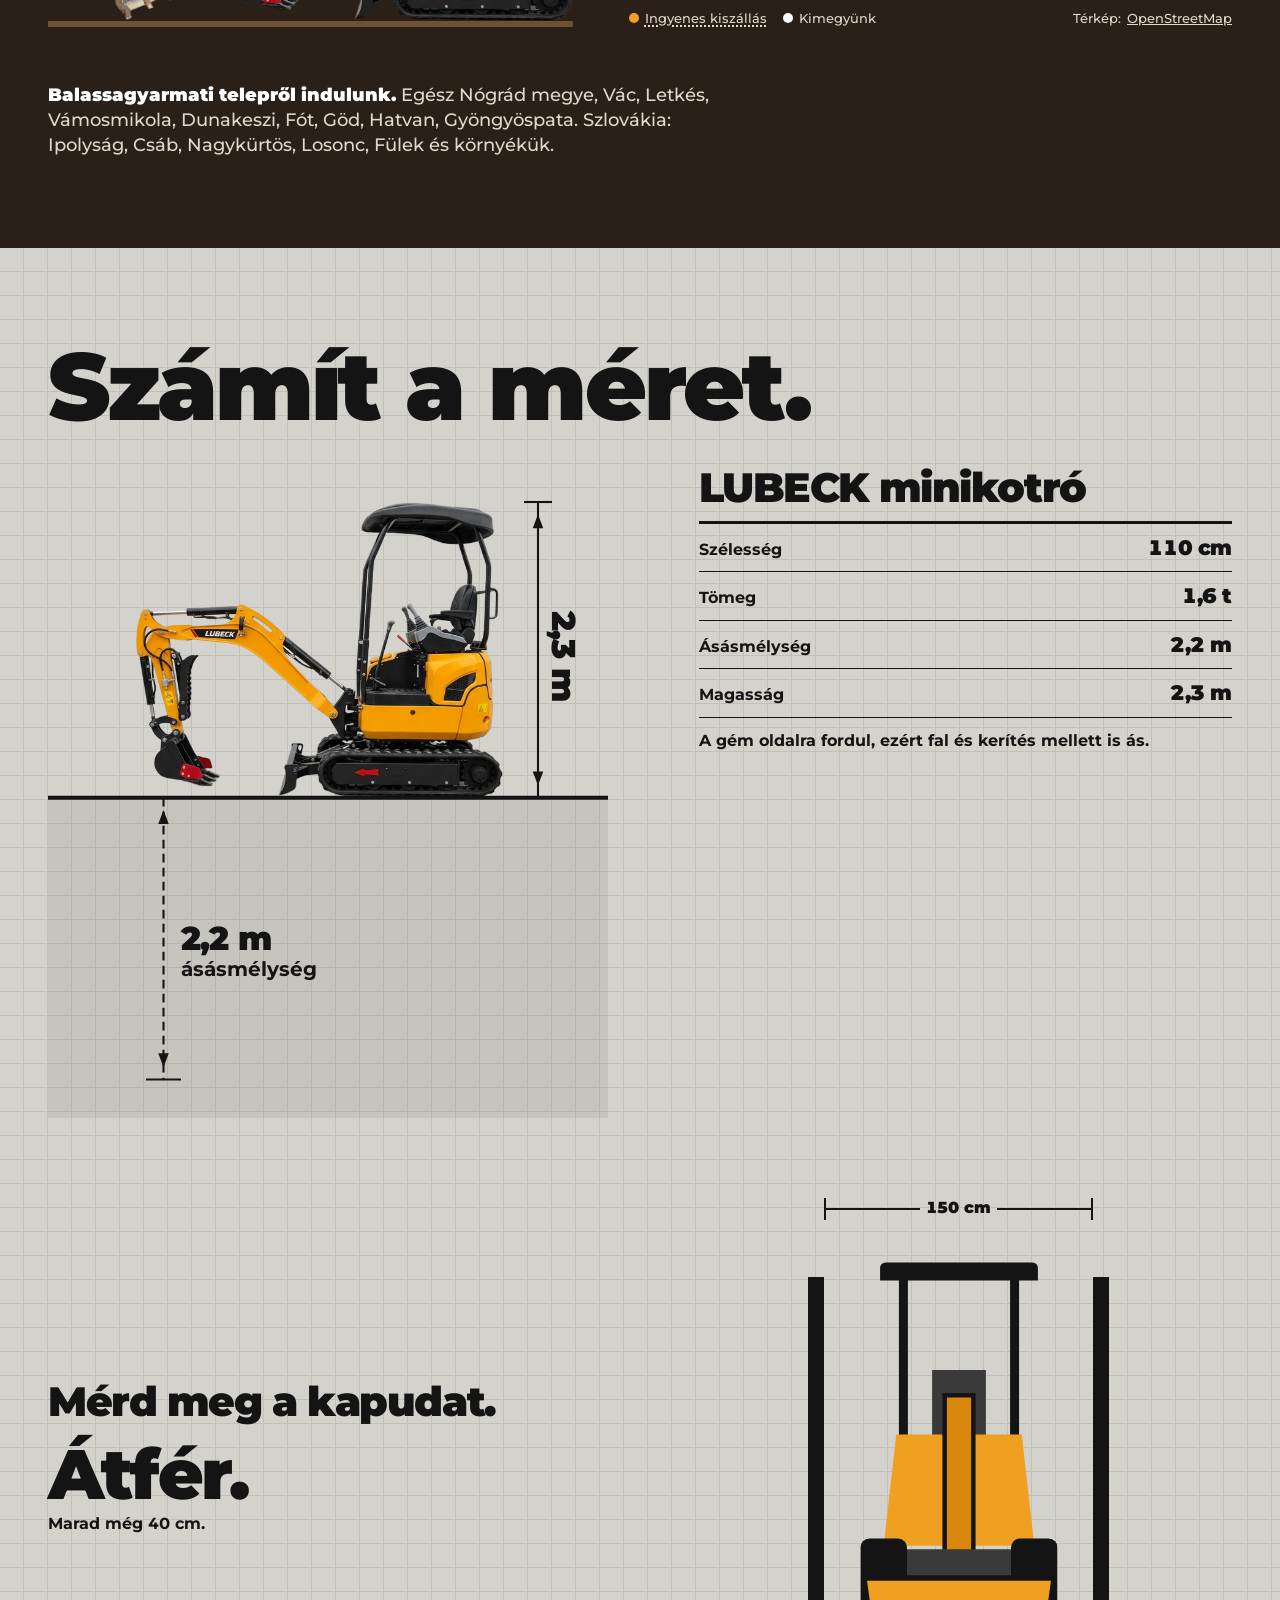
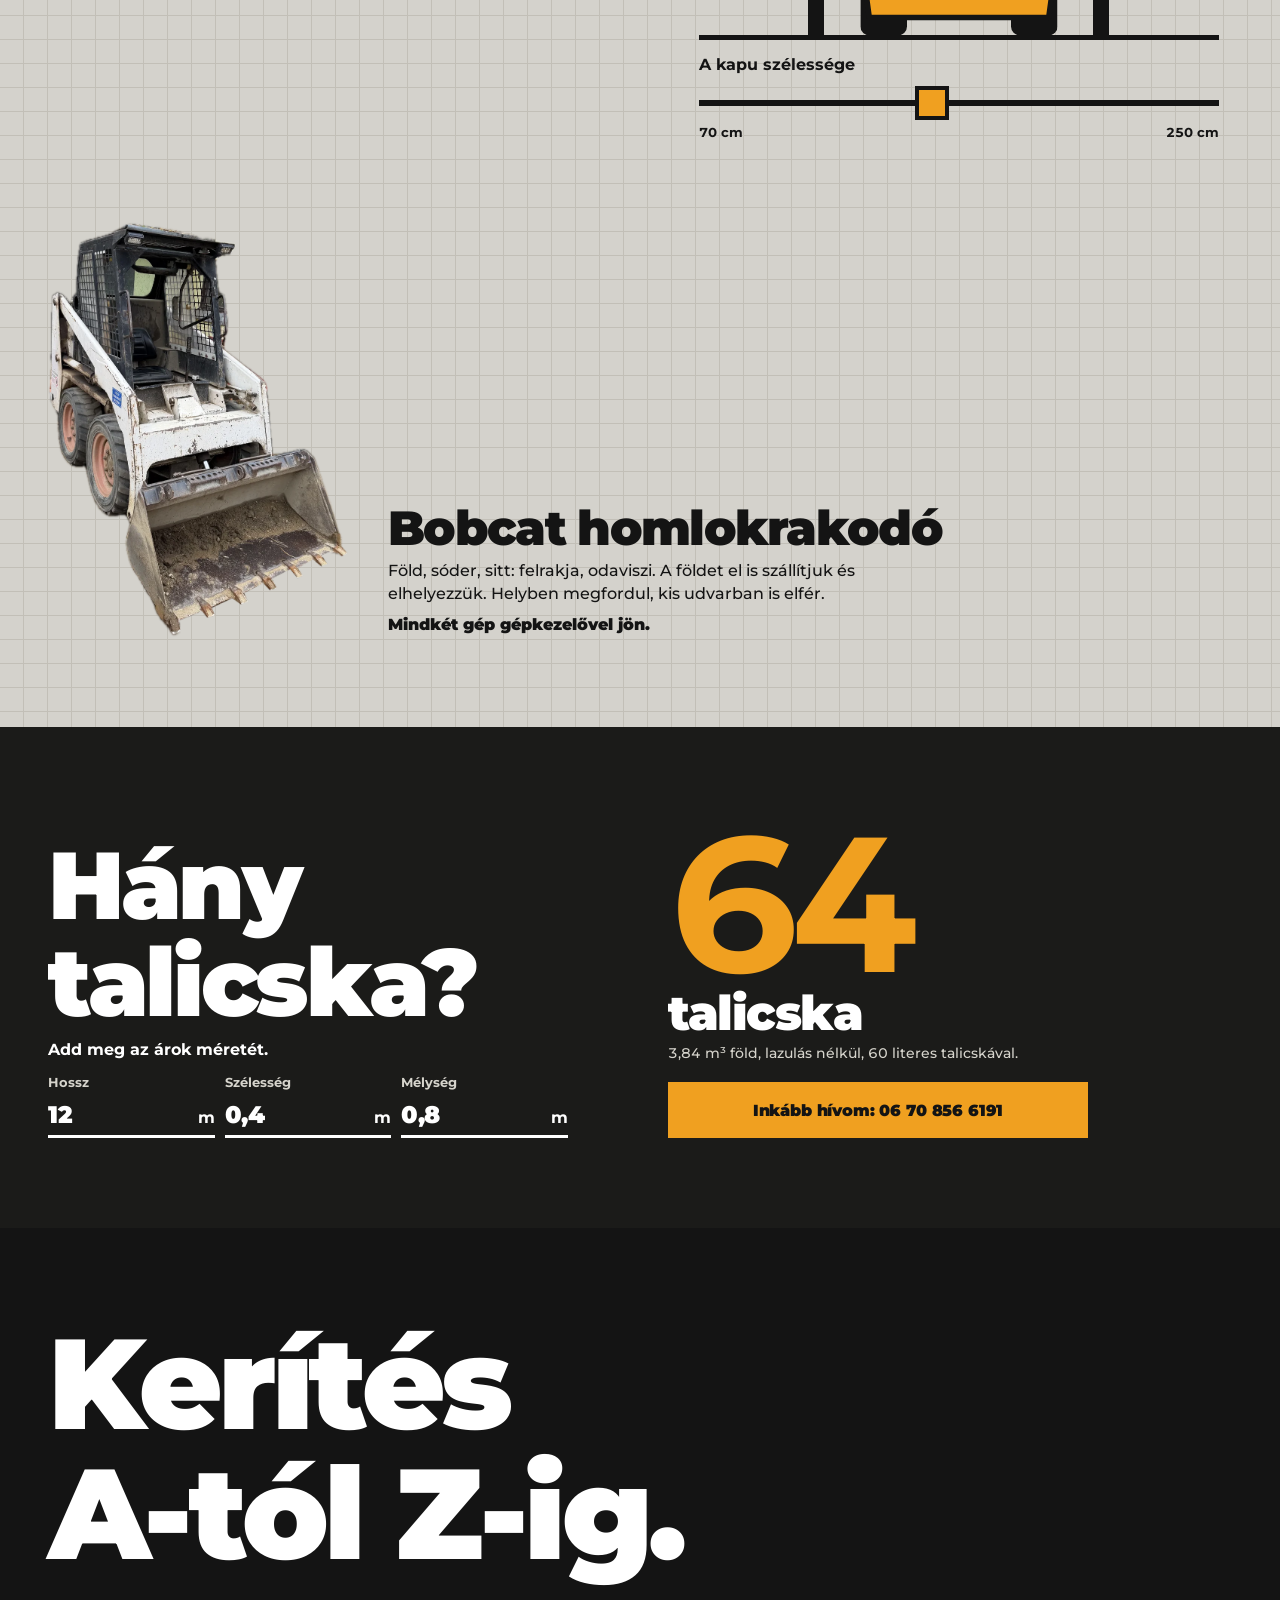
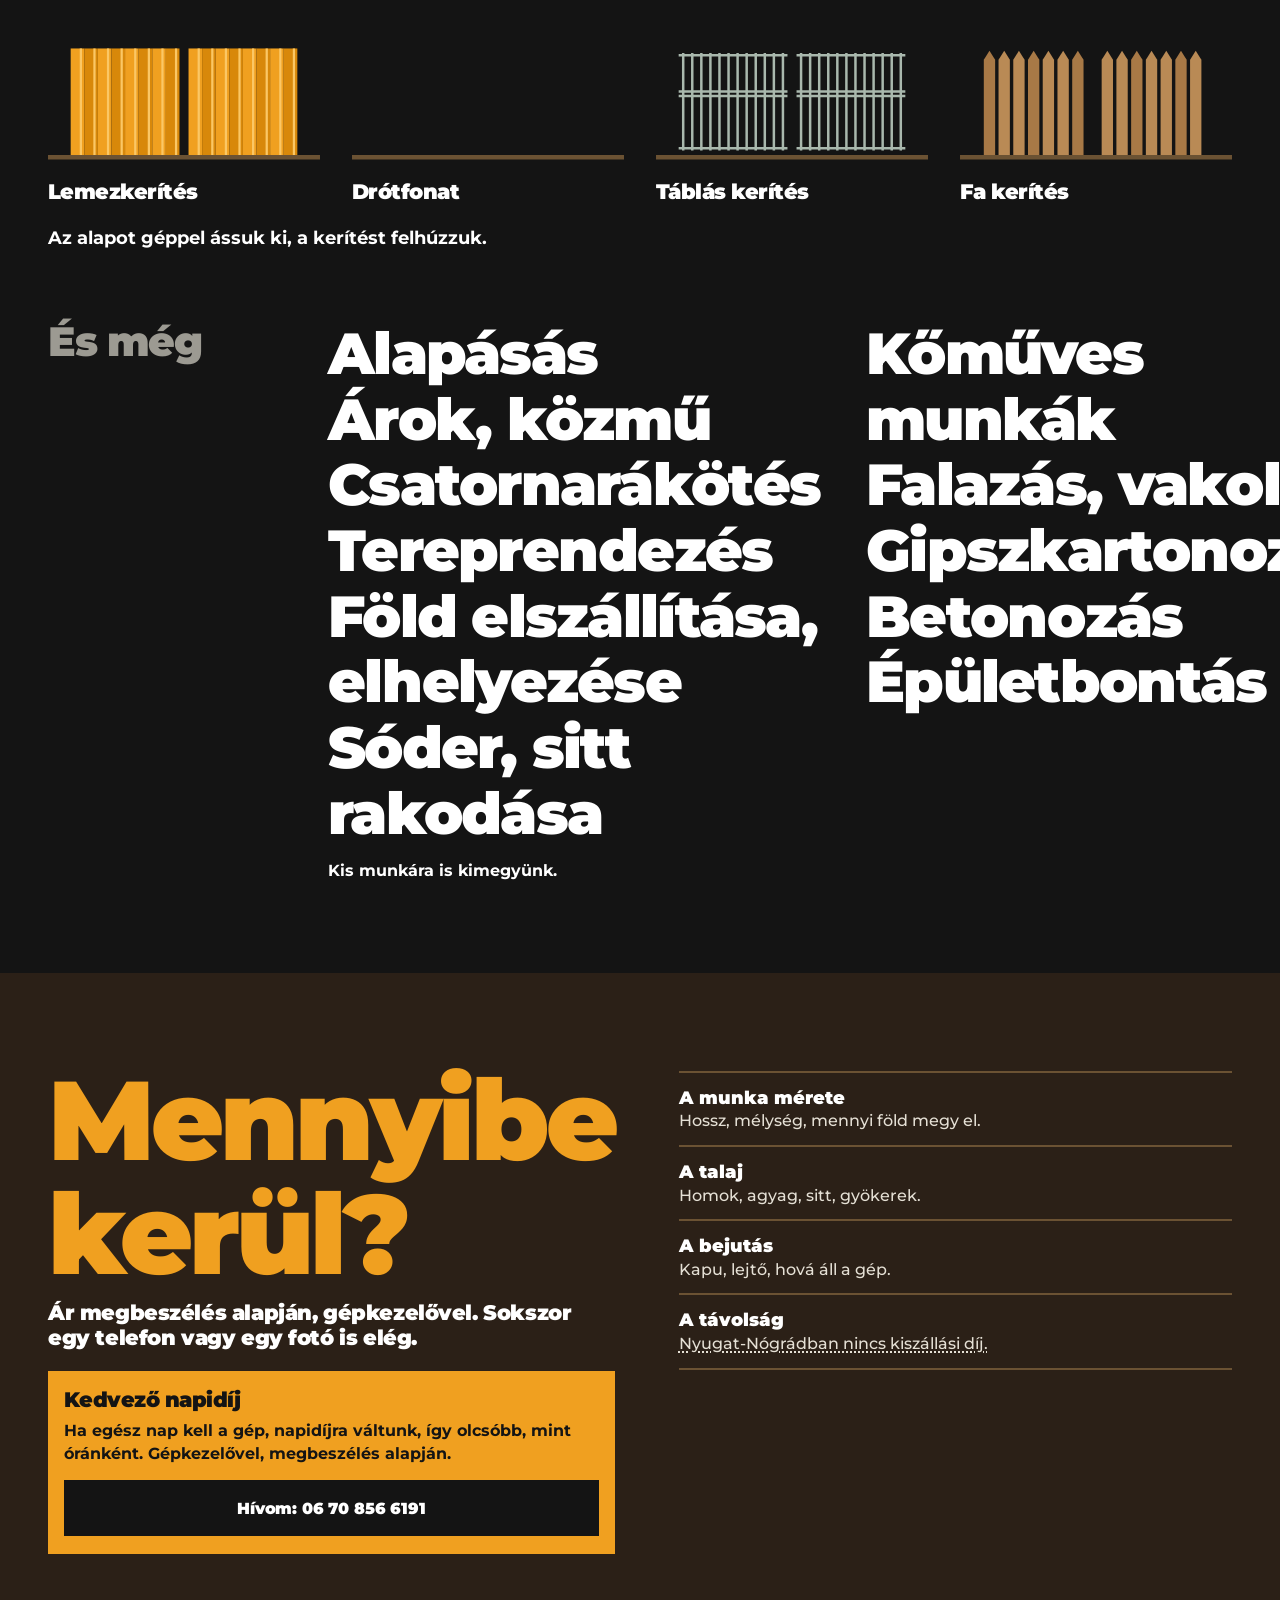
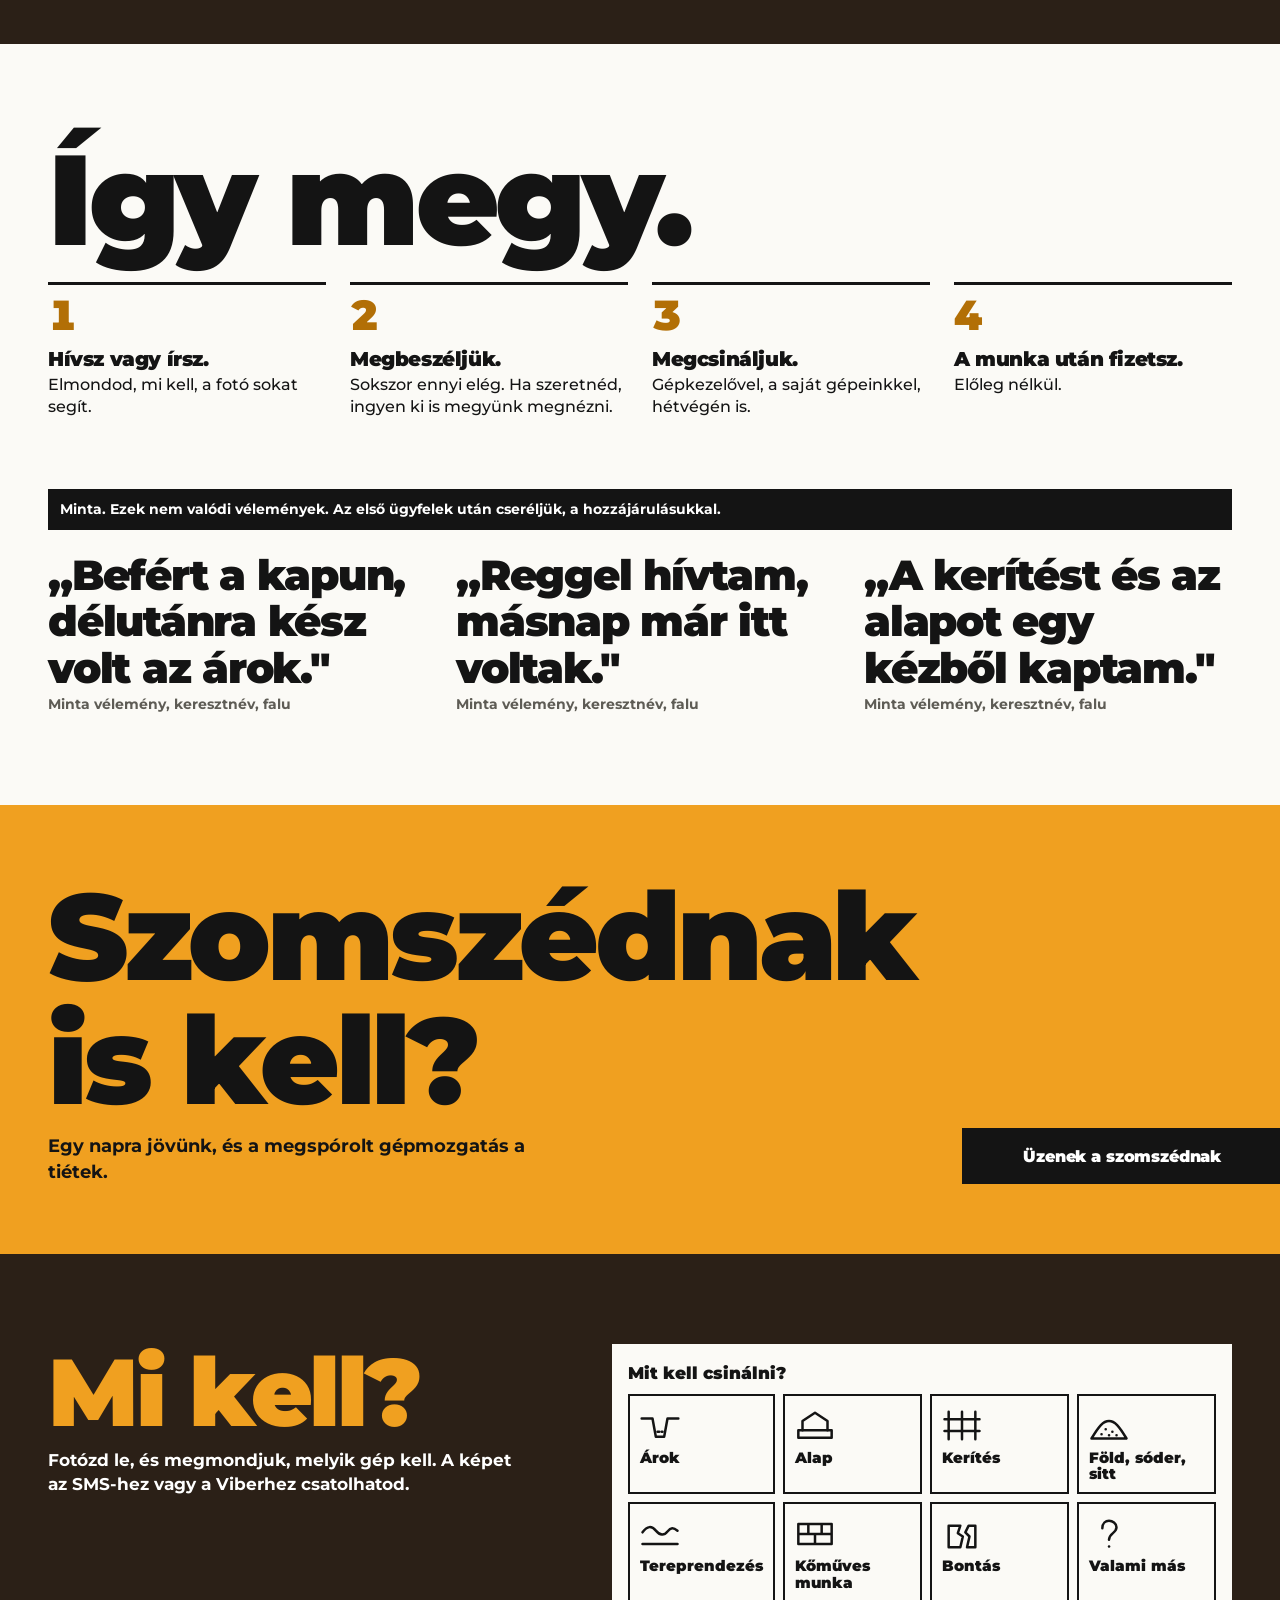
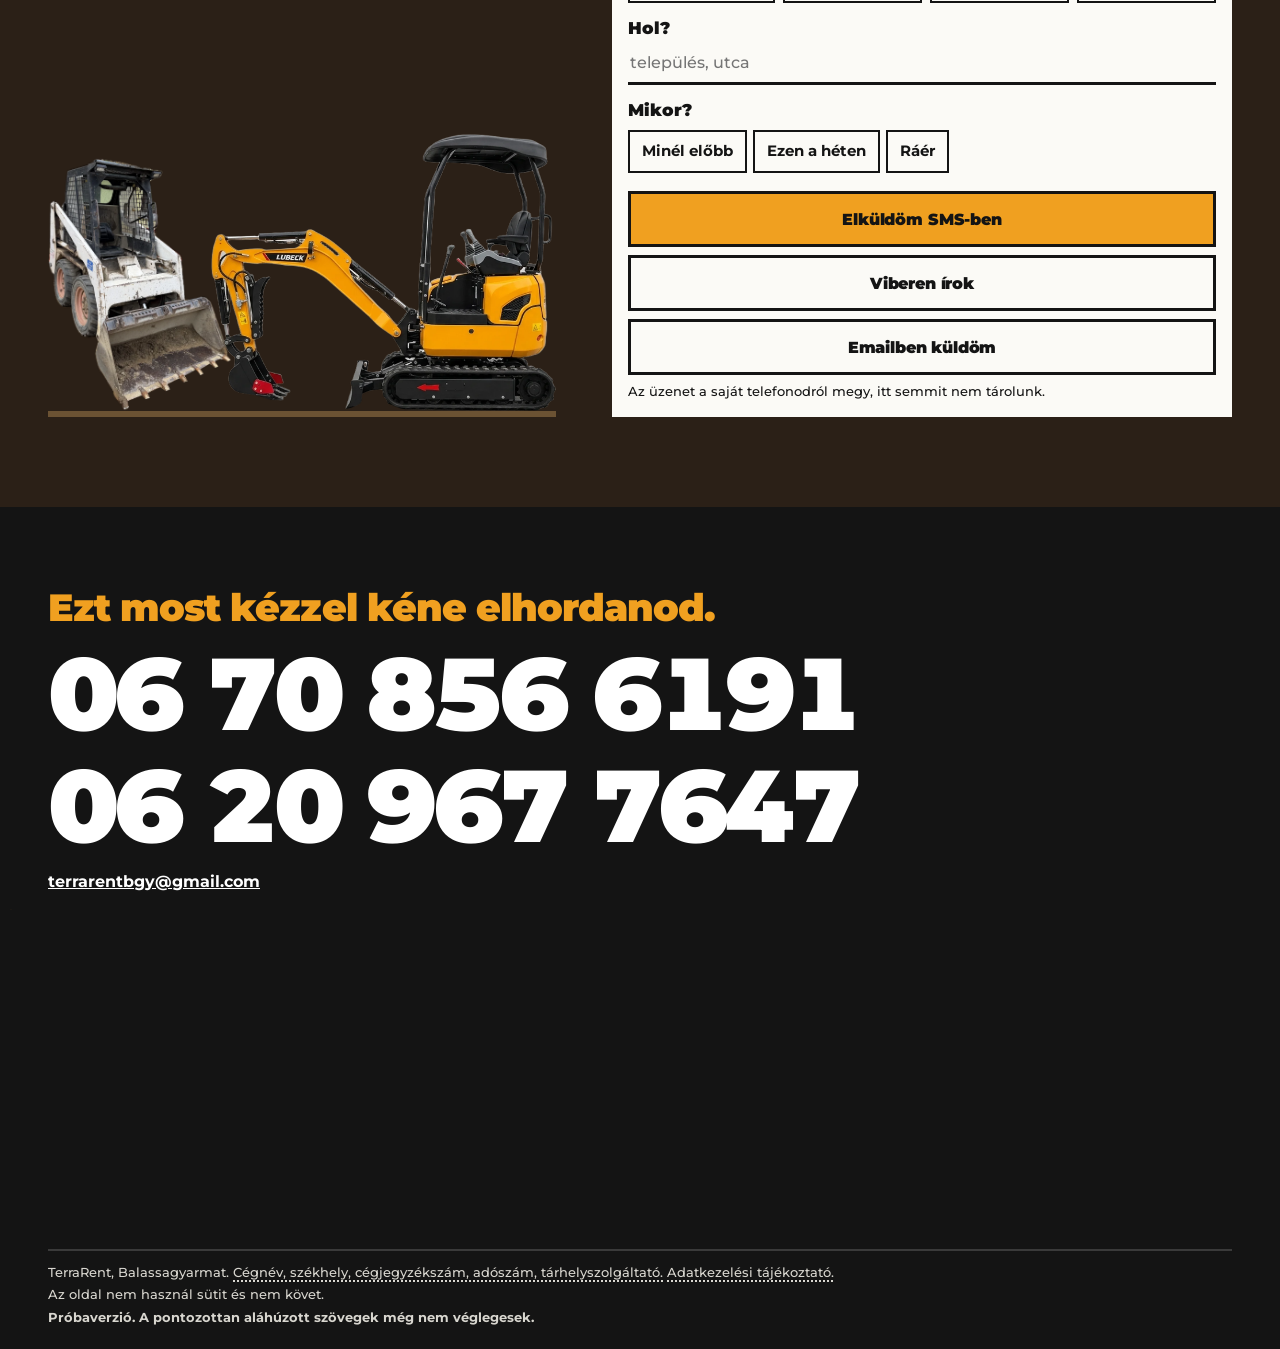
==== commit 1c3f408e: "Próba jelzés ki a fejlécből; Kedvező napidíj Co-Authored-By: Claude Opus 5.5 <noreply@anthropic.com>" ====
--- a/index.html
+++ b/index.html
@@ -29,7 +29,6 @@
 <section class="ego" id="teteje">
   <header class="fej">
     <a class="nev" href="#teteje" aria-label="TerraRent, az oldal teteje">TERRARENT</a>
-    <span class="proba">próba</span>
   </header>
   <p class="allapot" id="allapot">Balassagyarmat</p>
   <p class="foc">
@@ -183,7 +182,7 @@
       <h2>Mennyibe kerül?</h2>
       <p class="ar-1">Ár megbeszélés alapján, gépkezelővel. Sokszor egy telefon vagy egy fotó is elég.</p>
       <div class="napidij">
-        <p class="nd-cim">Kedvezményes napidíj</p>
+        <p class="nd-cim">Kedvező napidíj</p>
         <p class="nd-al">Ha egész nap kell a gép, napidíjra váltunk, így olcsóbb, mint óránként. Gépkezelővel, megbeszélés alapján.</p>
         <a class="gomb gomb-sotet" href="tel:+36708566191">Hívom: 06 70 856 6191</a>
       </div>
--- a/style.css
+++ b/style.css
@@ -39,7 +39,6 @@
 .ego{position:sticky;top:0;z-index:1;height:100svh;background:var(--orange);padding:14px var(--g) 0;overflow:hidden}
 .fej{display:flex;justify-content:space-between;align-items:center}
 .nev{font-weight:900;font-size:1.22rem;letter-spacing:-.03em;text-decoration:none}
-.proba{font-size:.72rem;font-weight:700;border:2px solid var(--ink);padding:0 6px}
 .allapot{font-size:.84rem;font-weight:700;line-height:1.3;margin-top:12px;min-height:2.6em}
 .foc{font-weight:900;text-transform:uppercase;letter-spacing:-.04em;line-height:.98;font-size:min(12.5vw,8.8svh);margin-top:4px}
 .foc span,.foc a{display:block;white-space:nowrap}
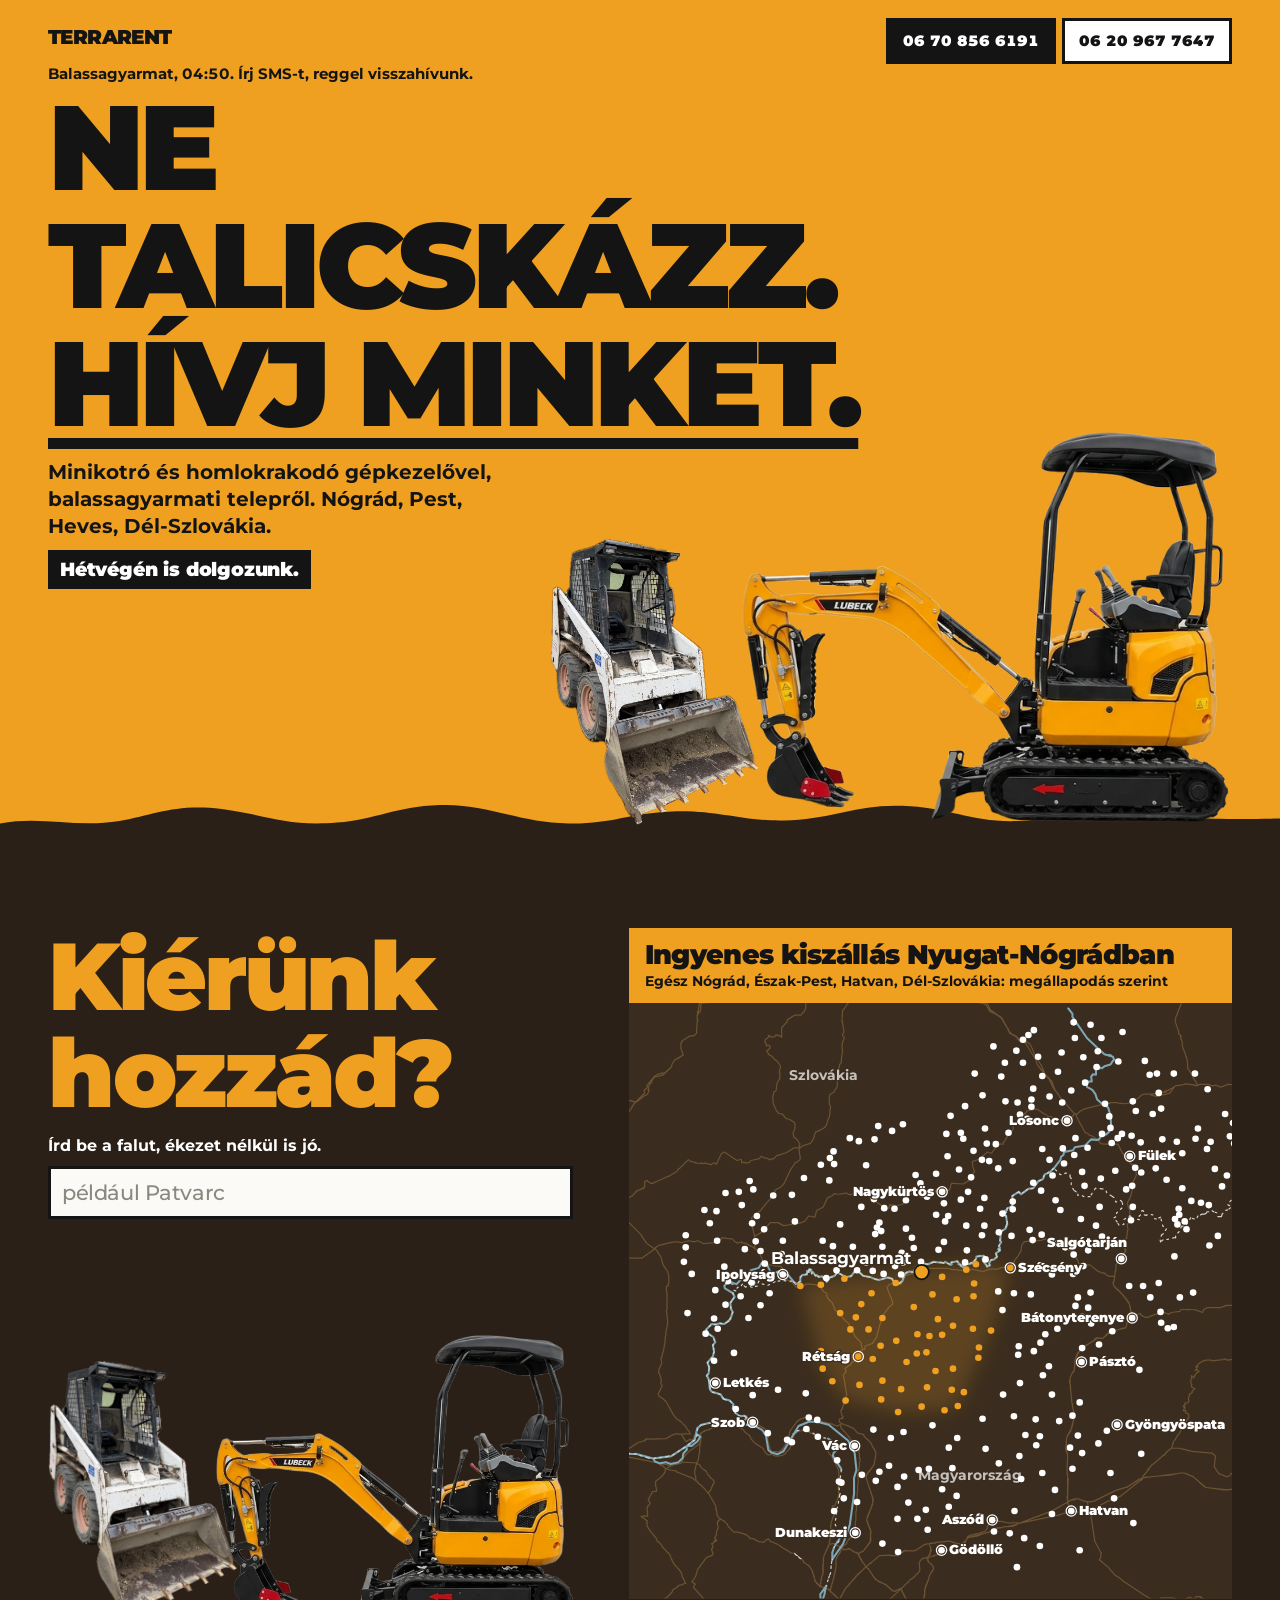
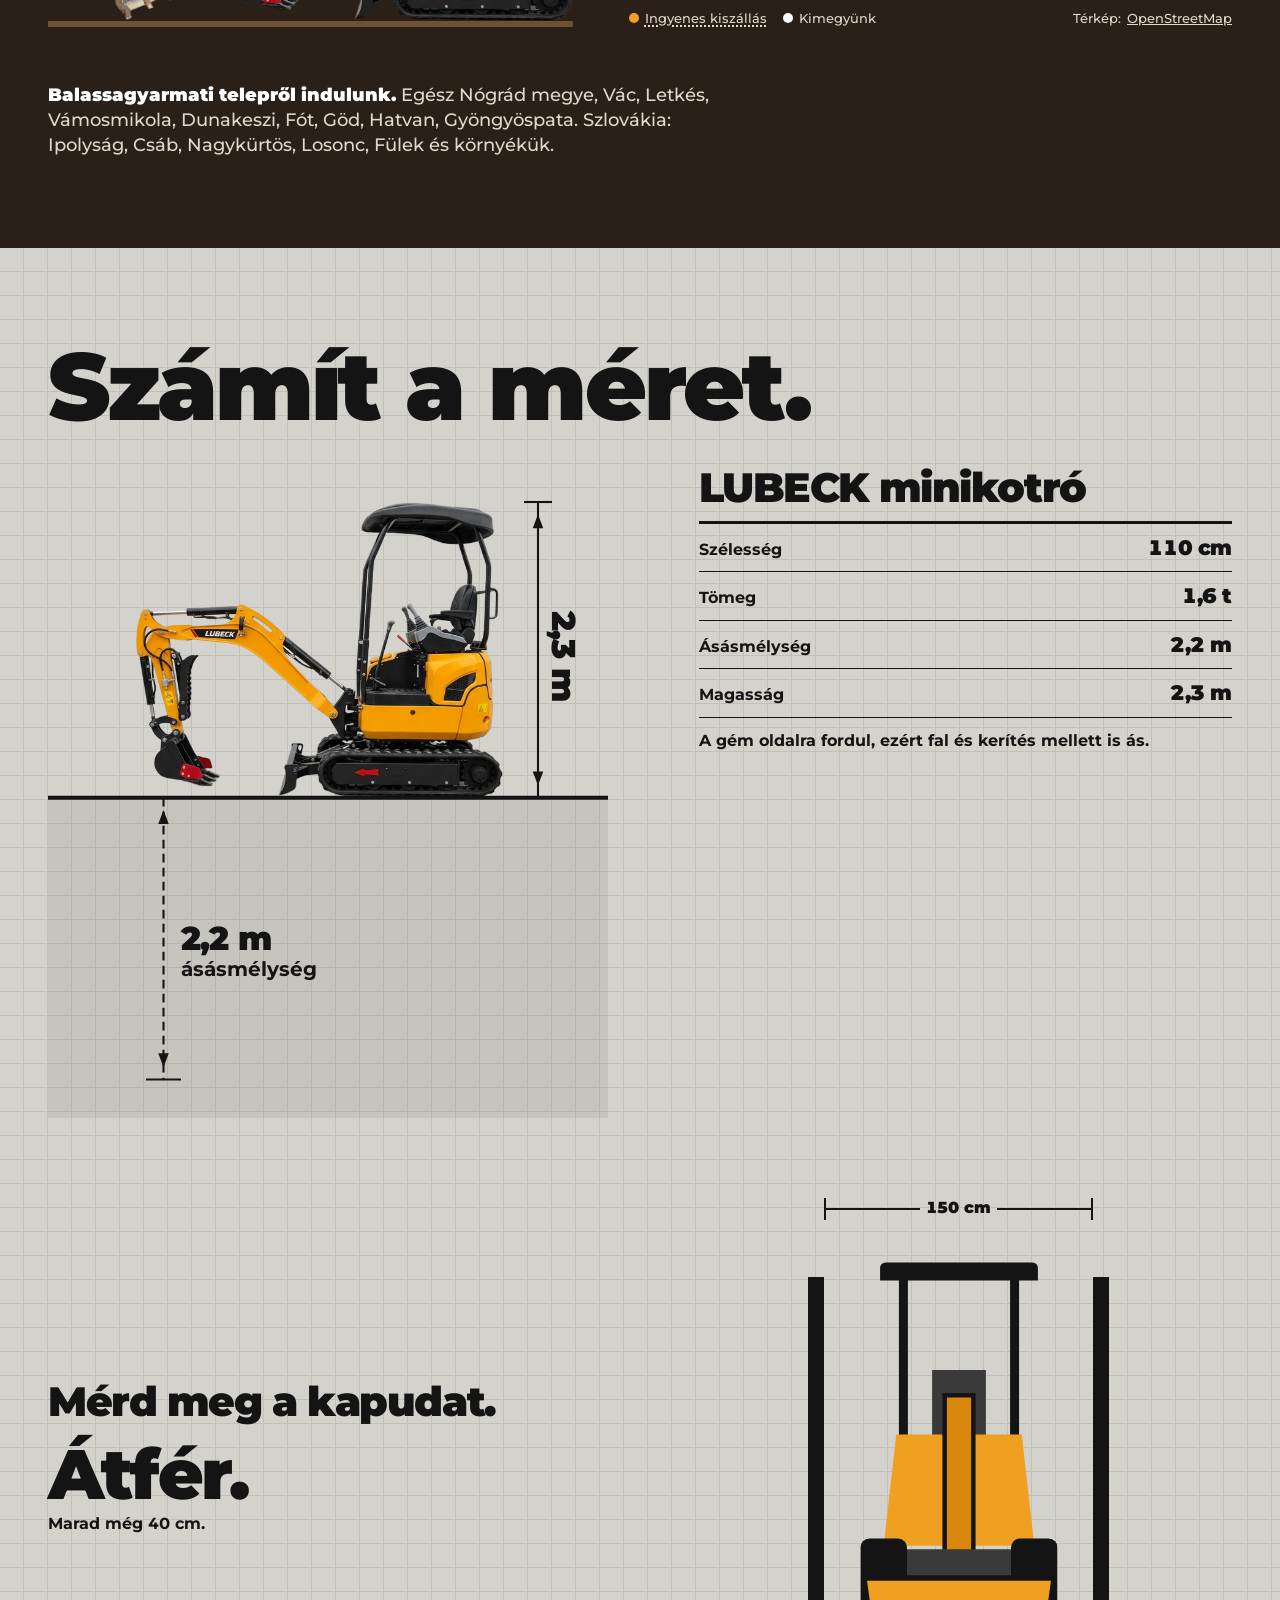
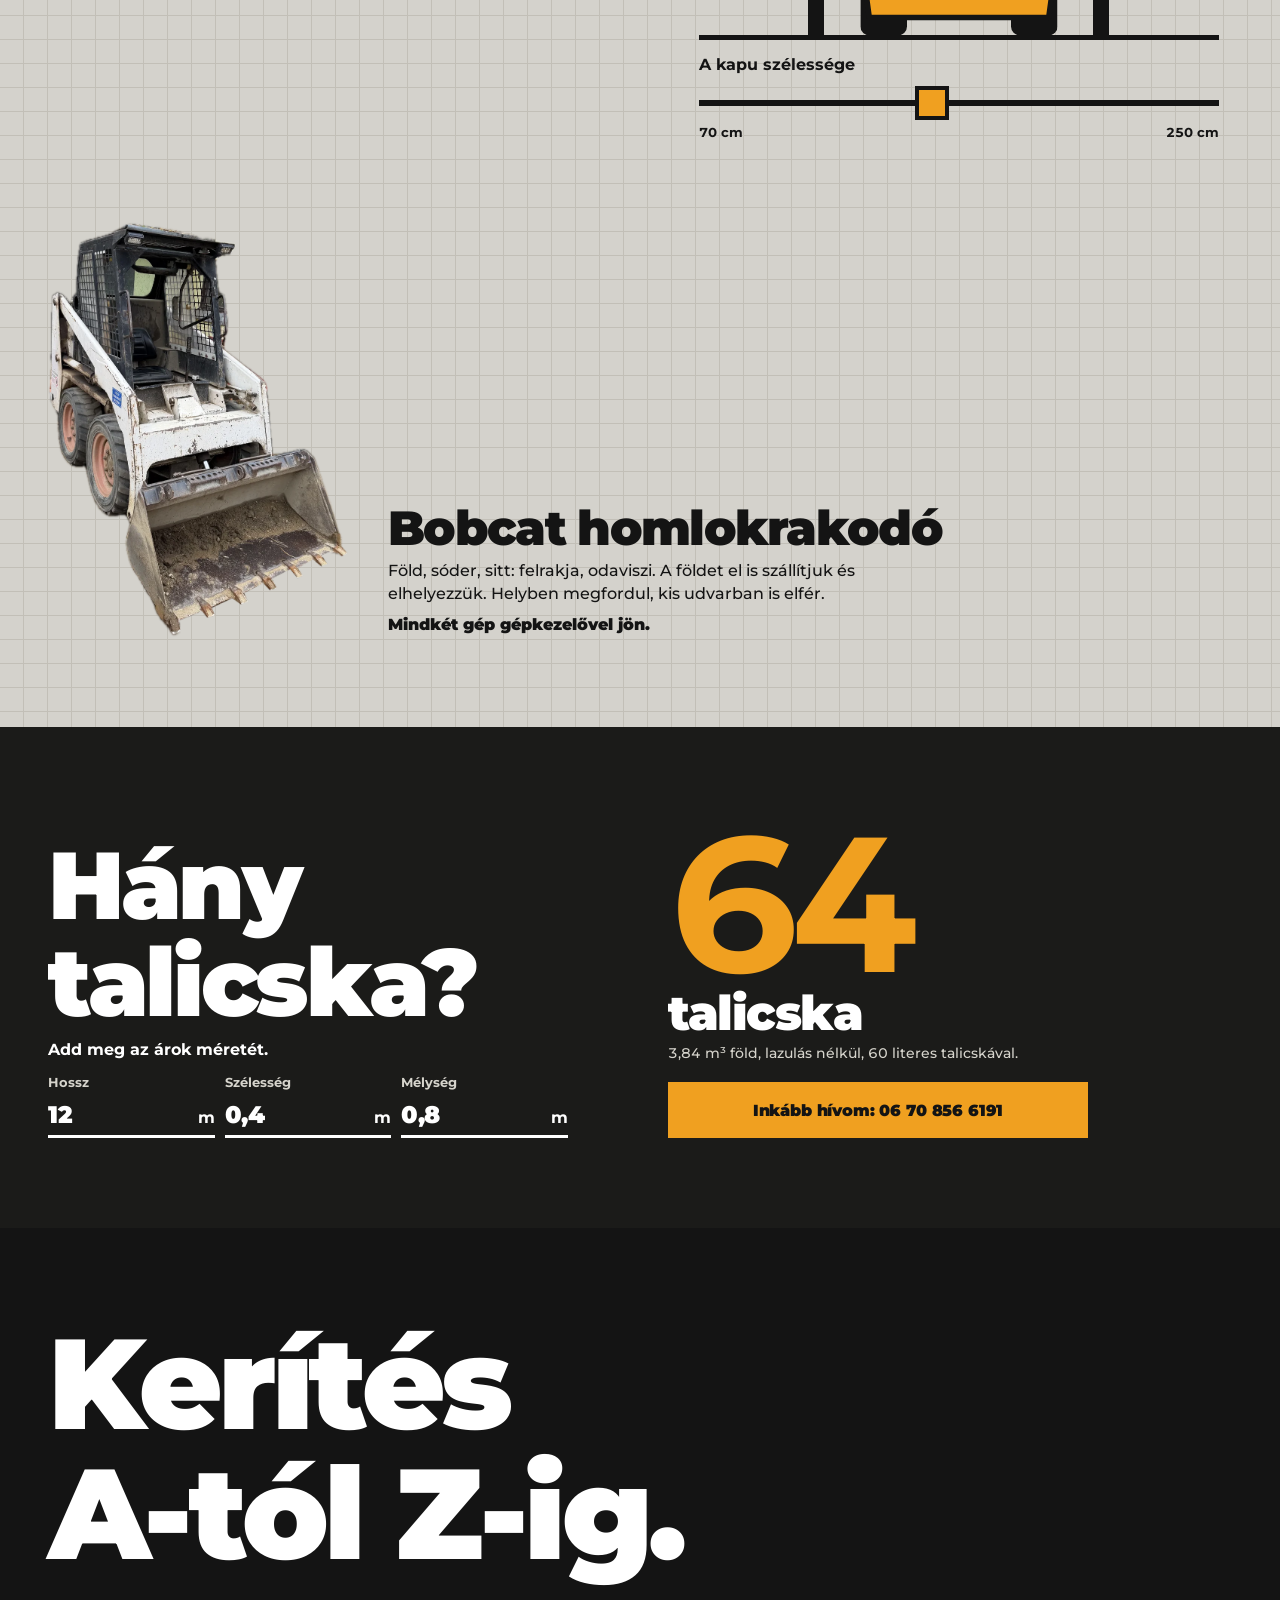
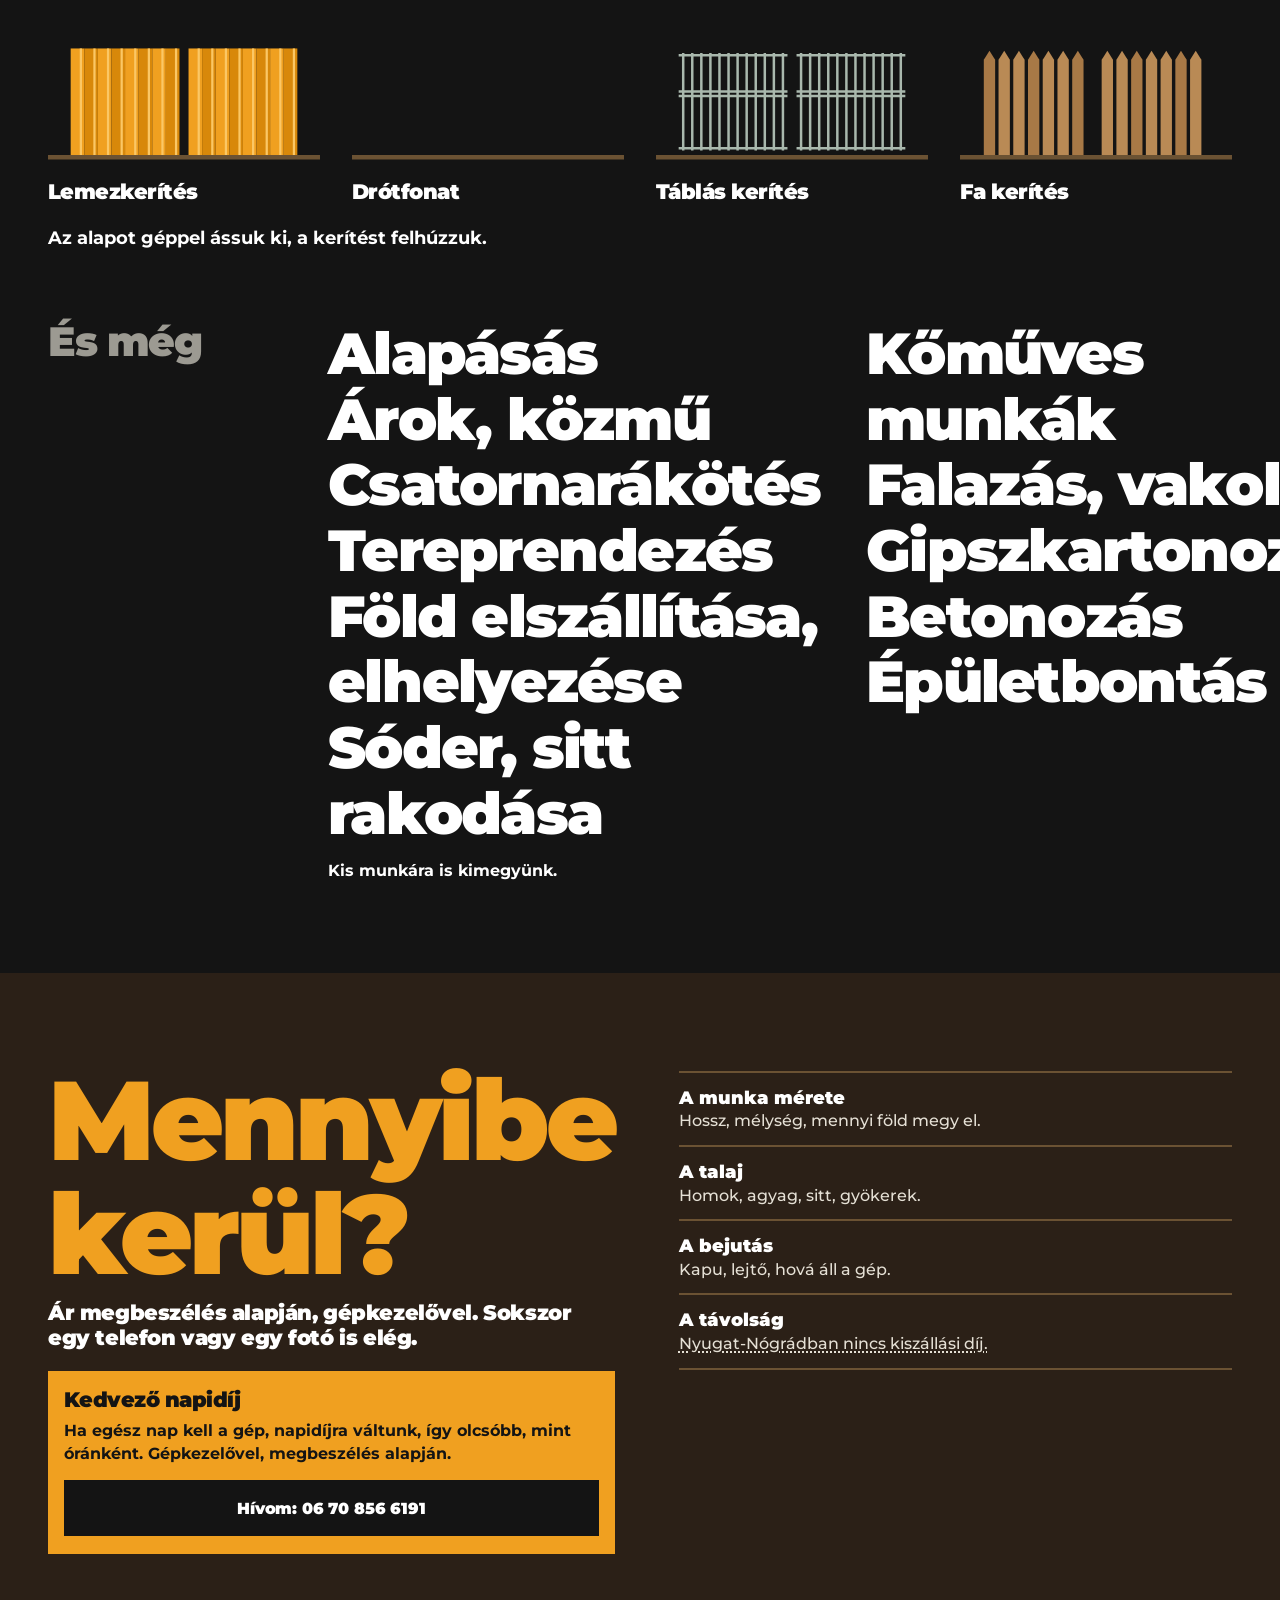
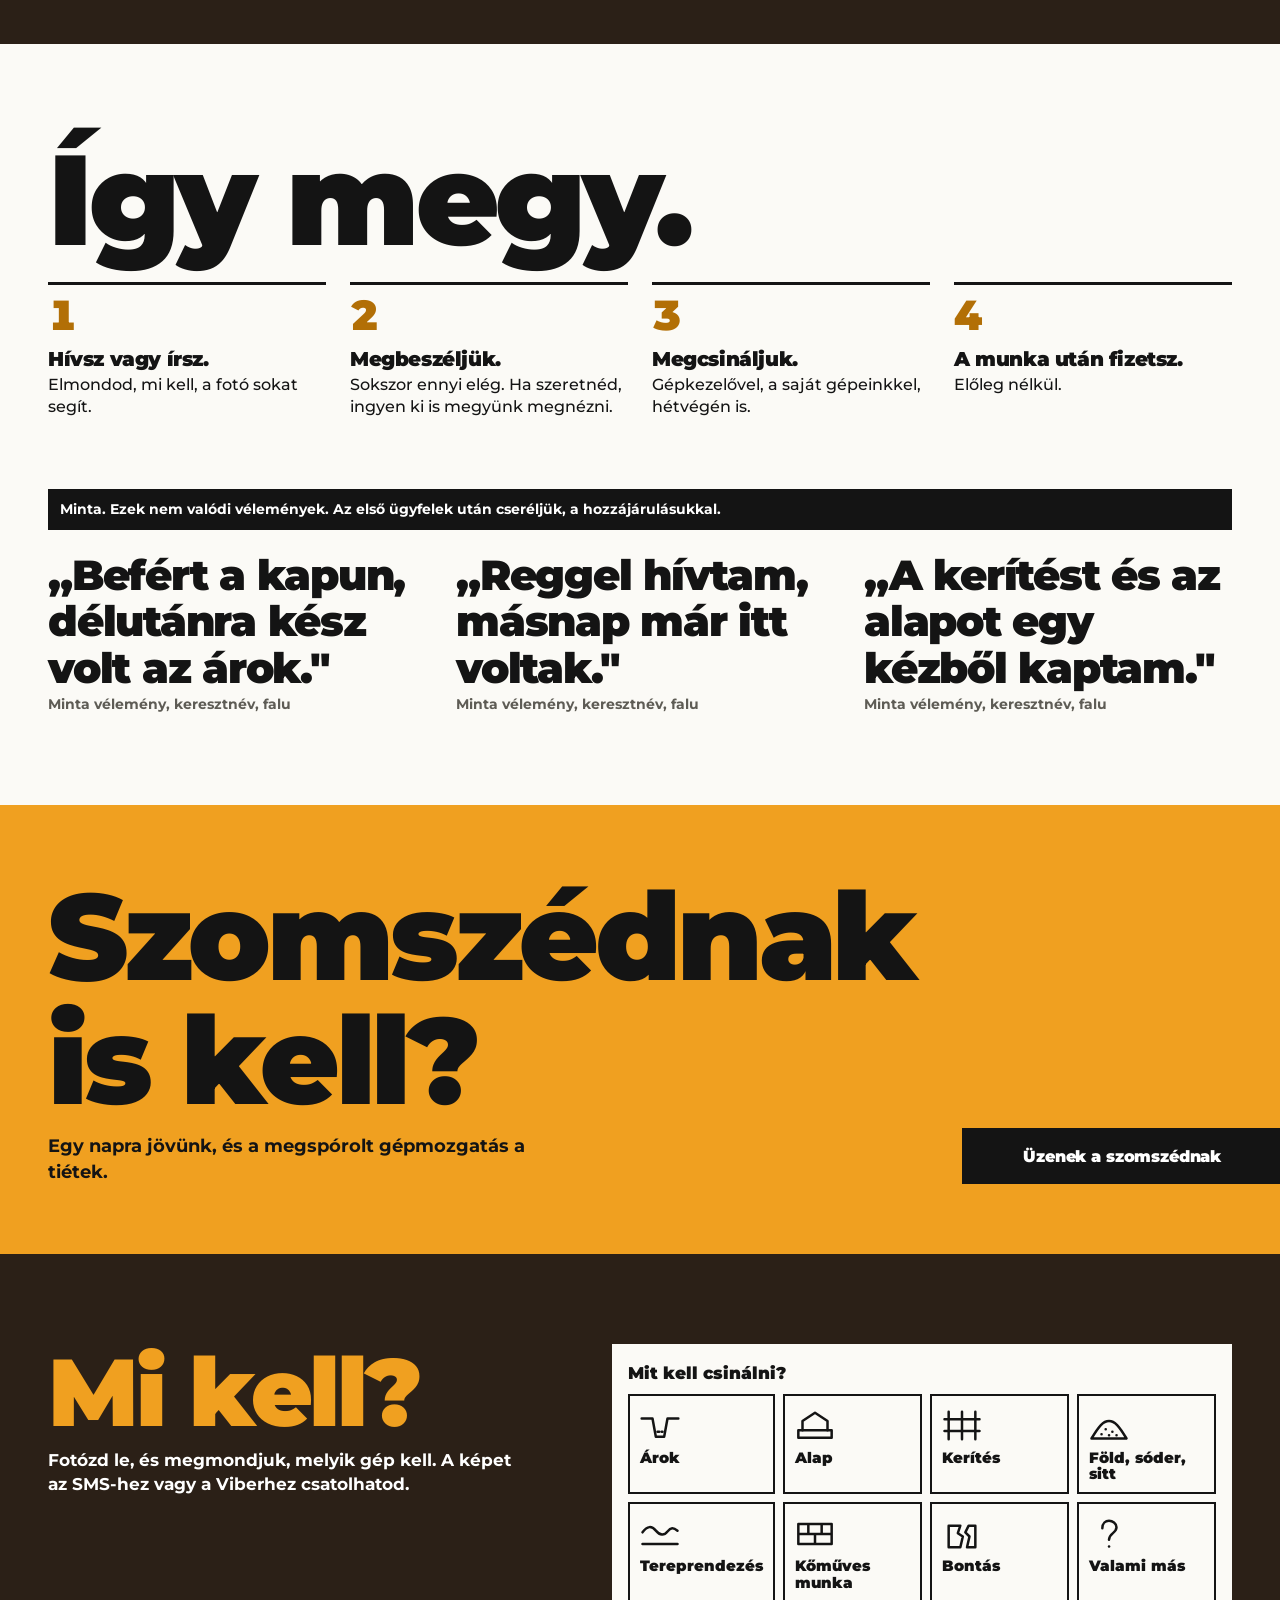
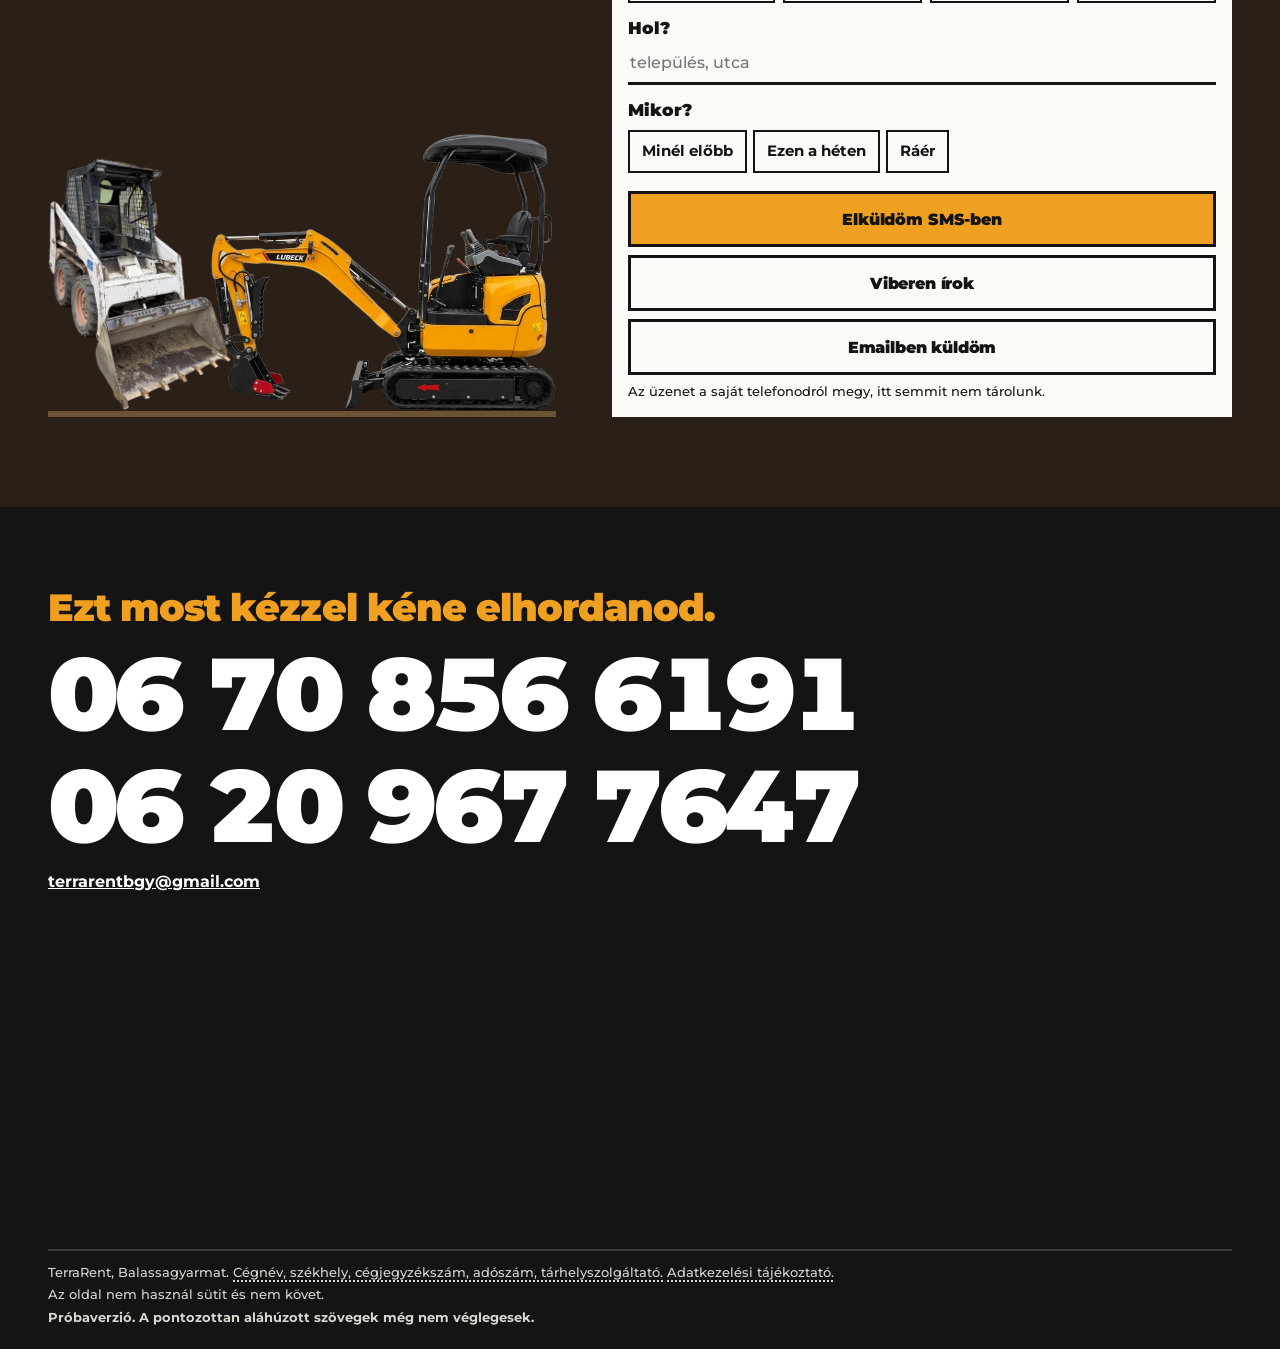
==== commit fd0ee8e1: "Google-tiltás levéve: az oldal indexelhető Co-Authored-By: Claude Opus 5.5 <noreply@anthropic.com>" ====
--- a/index.html
+++ b/index.html
@@ -5,8 +5,6 @@
 <meta name="viewport" content="width=device-width,initial-scale=1,viewport-fit=cover">
 <title>Minikotró, földmunka, kerítés, kőműves munkák gépkezelővel, Balassagyarmat | TerraRent</title>
 <meta name="description" content="Földmunka, kerítésépítés, kőműves munkák a balassagyarmati telepről: egész Nógrád, Vác, Hatvan, Észak-Pest és Dél-Szlovákia. A kotró 110 cm széles. Hétvégén is dolgozunk. Ár megbeszélés alapján, gépkezelővel.">
-<!-- PRÓBAVERZIÓ: amíg minta és dummy szövegek vannak rajta, ne kerüljön a Google-be. Élesítéskor törlendő. -->
-<meta name="robots" content="noindex,nofollow">
 <meta name="theme-color" content="#F0A020">
 <meta property="og:title" content="TerraRent: Ne talicskázz. Hívj minket.">
 <meta property="og:description" content="Minikotró és homlokrakodó gépkezelővel, balassagyarmati telepről.">
